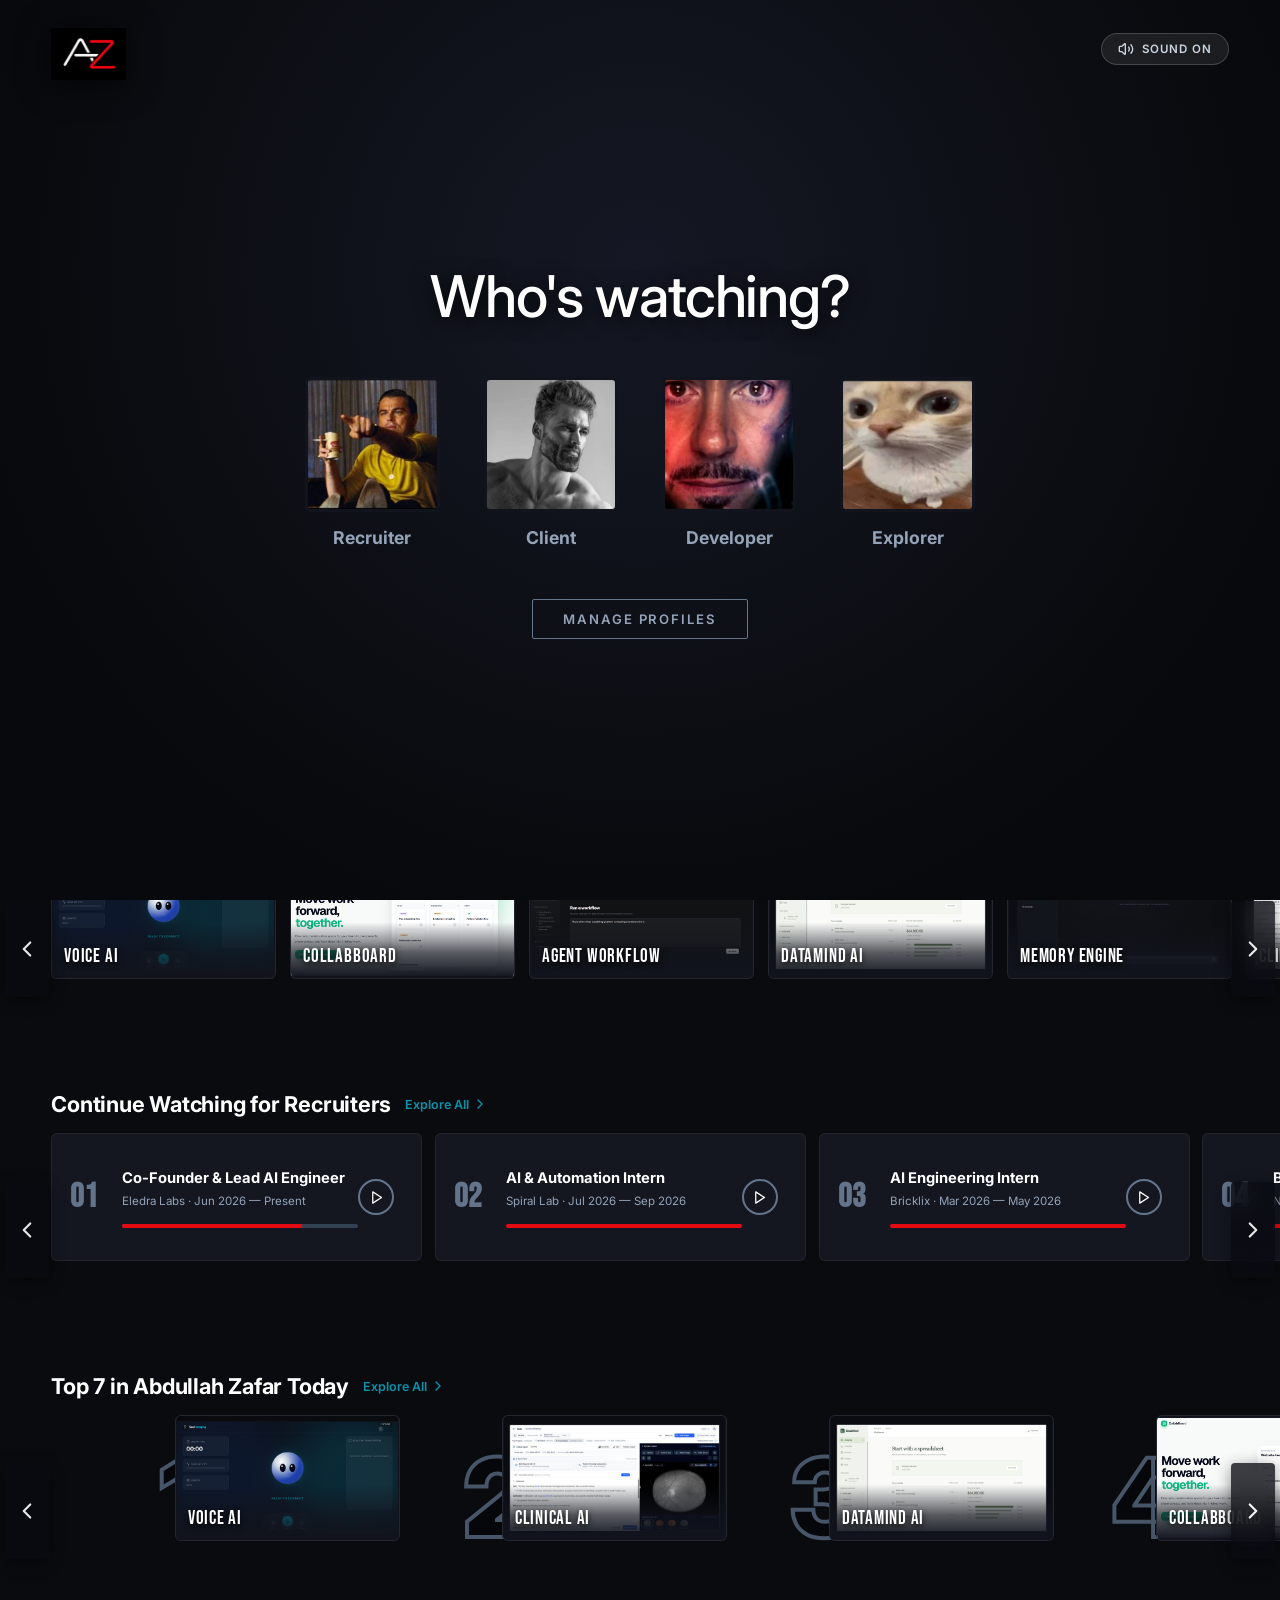
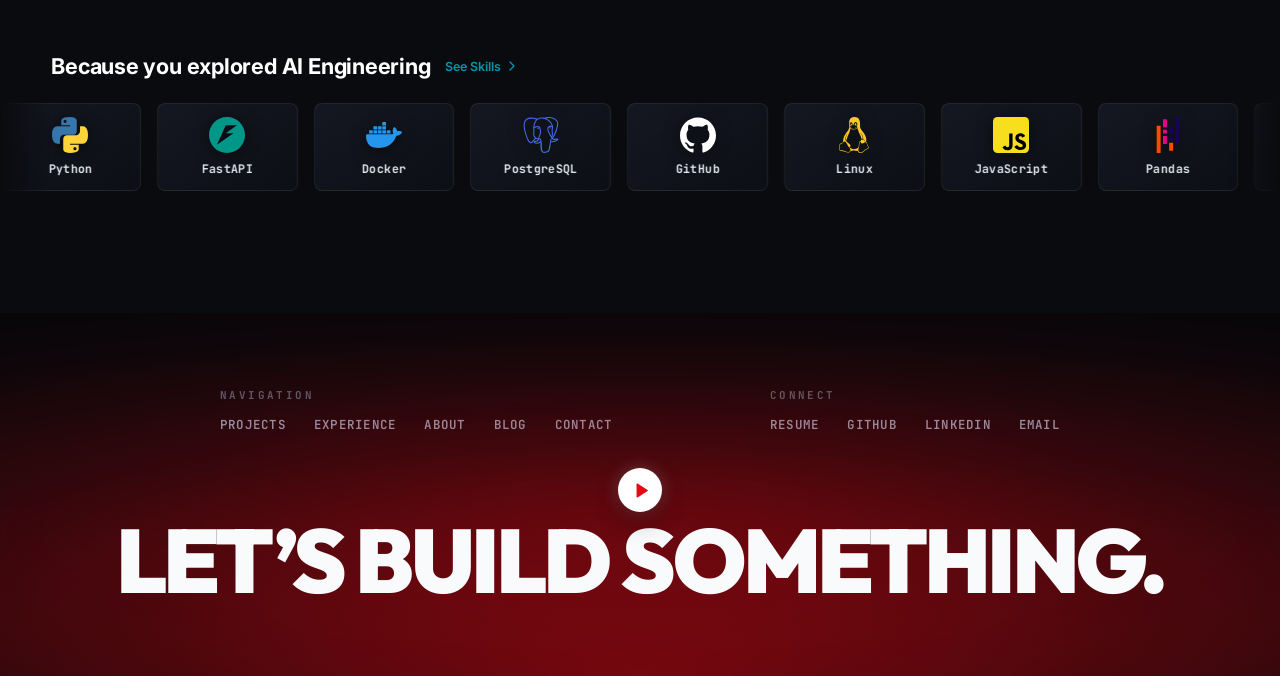
==== index.html @ 75392bdf "fix(gate): scope profile gate to session and clear legacy persistent profile" ====
<!doctype html>
<html lang="en">
<head>
  <meta charset="UTF-8">
  <meta name="viewport" content="width=device-width,initial-scale=1">
  <meta name="theme-color" content="#e50914">
  <meta name="description" content="Cinematic engineering portfolio of Abdullah Zafar - AI Engineer building production Voice AI, Native RAG, and Autonomous Clinical Agents.">
  <meta name="keywords" content="Abdullah Zafar, AI Engineer, Voice AI, RAG Architecture, LangGraph, Machine Learning, Python, Groq">
  <meta name="author" content="Abdullah Zafar">
  <link rel="canonical" href="https://abdullahzafar.tech/">
  <link rel="manifest" href="manifest.json">
  <link rel="apple-touch-icon" href="assets/icons/logo.PNG">
  <meta name="apple-mobile-web-app-capable" content="yes">
  <meta name="apple-mobile-web-app-status-bar-style" content="black-translucent">
  <meta name="apple-mobile-web-app-title" content="Abdullah Zafar">

  <!-- Open Graph / Facebook / LinkedIn / Discord -->
  <meta property="og:type" content="website">
  <meta property="og:url" content="https://abdullahzafar.tech/">
  <meta property="og:title" content="Abdullah Zafar — AI Engineer Portfolio">
  <meta property="og:description" content="Production-Grade Voice AI, Native RAG Architectures, and Autonomous Clinical Agents. Interactive Netflix-style experience.">
  <meta property="og:image" content="https://abdullahzafar.tech/assets/images/profile/abdullah-zafar.jfif">

  <!-- Twitter -->
  <meta name="twitter:card" content="summary_large_image">
  <meta name="twitter:url" content="https://abdullahzafar.tech/">
  <meta name="twitter:title" content="Abdullah Zafar — AI Engineer Portfolio">
  <meta name="twitter:description" content="Production-Grade Voice AI, Native RAG Architectures, and Autonomous Clinical Agents.">
  <meta name="twitter:image" content="https://abdullahzafar.tech/assets/images/profile/abdullah-zafar.jfif">

  <!-- Schema.org JSON-LD Structured Data -->
  <script type="application/ld+json">
  {
    "@context": "https://schema.org",
    "@graph": [
      {
        "@type": "Person",
        "@id": "https://abdullahzafar.tech/#person",
        "name": "Abdullah Zafar",
        "url": "https://abdullahzafar.tech",
        "image": "https://abdullahzafar.tech/assets/images/profile/abdullah-zafar.jfif",
        "jobTitle": "AI Engineer",
        "description": "AI Engineer specializing in low-latency voice systems, native RAG architectures, and agentic workflows.",
        "sameAs": [
          "https://github.com/Abdullah-Zafarr",
          "https://www.linkedin.com/in/abdullahz-dev/",
          "https://codeforces.com/profile/rodrickkkk"
        ],
        "knowsAbout": [
          "Voice AI",
          "Retrieval-Augmented Generation",
          "LangGraph",
          "Python",
          "TypeScript",
          "Groq",
          "FastAPI",
          "ChromaDB",
          "Qdrant"
        ]
      },
      {
        "@type": "WebSite",
        "@id": "https://abdullahzafar.tech/#website",
        "url": "https://abdullahzafar.tech/",
        "name": "Abdullah Zafar — AI Engineer Portfolio",
        "description": "Production-Grade Voice AI, Native RAG Architectures, and Autonomous Clinical Agents.",
        "publisher": {
          "@id": "https://abdullahzafar.tech/#person"
        }
      }
    ]
  }
  </script>

  <title>Who's Watching? - Abdullah Zafar</title>
  <link rel="icon" href="assets/icons/logo.PNG">
  <link rel="stylesheet" href="assets/css/styles.css?v=29">
</head>
<body data-page="home">
  <div id="site"></div>
  <script src="assets/vendor/lucide.min.js"></script>
  <script src="assets/js/app.js?v=29"></script>
</body>
</html>
---- assets/css/styles.css ----
@import url('https://fonts.googleapis.com/css2?family=Bebas+Neue&family=Inter:wght@300;400;500;600;700;800;900&family=Outfit:wght@800;900&family=JetBrains+Mono:wght@400;500;600;700;800&display=swap');

:root {
  --black: #0a0b0e;
  --black-elevated: #111318;
  --black-card: #141720;
  --panel: rgba(18, 20, 28, 0.88);
  --red: #e50914;
  --red-glow: rgba(229, 9, 20, 0.45);
  --red-hover: #ff1925;
  --white: #ffffff;
  --gray: #a3a3a3;
  --gray-dark: #262a36;
  --green: #10b981;
  --green-glow: rgba(16, 185, 129, 0.35);
  --cyan: #06b6d4;
  --purple: #a855f7;
  --amber: #f59e0b;
}

* { box-sizing: border-box; }
html {
  scroll-behavior: smooth;
  scrollbar-width: thin;
  scrollbar-color: #262c3a #07080b;
}
body {
  margin: 0;
  background: var(--black);
  color: #fff;
  font-family: 'Inter', -apple-system, BlinkMacSystemFont, "Segoe UI", Roboto, sans-serif;
  overflow-x: hidden;
  -webkit-font-smoothing: antialiased;
  -moz-osx-font-smoothing: grayscale;
}

/* ========================================================
   Smooth Custom Scrollbars (Global & Modals) - Minimal Dark
   ======================================================== */
::-webkit-scrollbar {
  width: 7px;
  height: 7px;
}

::-webkit-scrollbar-track {
  background: #06070a;
}

::-webkit-scrollbar-thumb {
  background: #252a38;
  border-radius: 4px;
  border: 1px solid #06070a;
  transition: background .2s ease;
}

::-webkit-scrollbar-thumb:hover {
  background: #3c445a;
}

::-webkit-scrollbar-thumb:active {
  background: #4f576e;
}

::-webkit-scrollbar-corner {
  background: #06070a;
}

/* Modal & Container Smooth Scrollbars */
.details-modal,
.article-reader-modal,
.mobile-drawer,
.notif-dropdown {
  scrollbar-width: thin;
  scrollbar-color: #2b3244 #090a0f;
  scroll-behavior: smooth;
}

.details-modal::-webkit-scrollbar,
.article-reader-modal::-webkit-scrollbar {
  width: 6px;
}

.details-modal::-webkit-scrollbar-track,
.article-reader-modal::-webkit-scrollbar-track {
  background: #090a0f;
}

.details-modal::-webkit-scrollbar-thumb,
.article-reader-modal::-webkit-scrollbar-thumb {
  background: #2b3244;
  border-radius: 4px;
  border: 1px solid #090a0f;
}

.details-modal::-webkit-scrollbar-thumb:hover,
.article-reader-modal::-webkit-scrollbar-thumb:hover {
  background: #3e4760;
}

a { color: inherit; text-decoration: none; }
button, input, textarea, select { font: inherit; }
button { cursor: pointer; }
button:focus-visible, a:focus-visible, input:focus-visible, textarea:focus-visible, select:focus-visible {
  outline: 2px solid var(--white);
  outline-offset: 3px;
}

/* TV & Keyboard Focus Mode */
.tv-focus {
  outline: none !important;
  box-shadow: 0 0 0 1px rgba(255, 255, 255, 0.25), 0 15px 35px rgba(0,0,0,0.9) !important;
  transform: scale(1.15) !important;
  z-index: 55 !important;
  transition: transform .25s ease, box-shadow .25s ease !important;
}

/* TV Remote Navigation Helper Badge */
.tv-remote-hint {
  display: none !important;
}
.tv-hint-content {
  display: flex;
  align-items: center;
  gap: 10px;
  font-size: 0.72rem;
  color: #d1d5db;
}
.tv-hint-content kbd {
  background: #232734;
  border: 1px solid #475569;
  border-radius: 4px;
  padding: 2px 6px;
  font-family: inherit;
  font-weight: 700;
  color: #fff;
  font-size: 0.68rem;
  box-shadow: 0 2px 0 #0f1117;
}
.tv-hint-close {
  background: none;
  border: 0;
  color: #94a3b8;
  padding: 2px;
  display: grid;
  place-items: center;
  transition: color .2s;
}
.tv-hint-close:hover { color: #fff; }
.tv-hint-close svg { width: 14px; height: 14px; }

/* Profile Selector (Who's Watching?) */
.profiles-screen {
  position: fixed;
  inset: 0;
  z-index: 100;
  background: radial-gradient(circle at 50% 30%, #151824, #08090c 75%);
  display: grid;
  place-items: center;
  overflow: hidden;
  transition: opacity .6s cubic-bezier(0.16, 1, 0.3, 1), transform .7s cubic-bezier(0.16, 1, 0.3, 1);
}
.profiles-screen.profile-exit {
  opacity: 0;
  transform: scale(1.08);
  pointer-events: none;
}
.profiles-logo {
  position: absolute;
  top: 28px;
  left: 4vw;
}
.profiles-logo img {
  height: 52px;
  width: auto;
  max-width: 140px;
  object-fit: contain;
  filter: drop-shadow(0 4px 16px rgba(0,0,0,0.7));
  transition: transform .2s ease;
}
.profiles-logo:hover img {
  transform: scale(1.04);
}
.profile-sound-status {
  position: absolute;
  right: 4vw;
  top: 33px;
  color: #cbd5e1;
  background: rgba(255,255,255,0.08);
  backdrop-filter: blur(10px);
  border: 1px solid rgba(255,255,255,0.18);
  border-radius: 20px;
  padding: 7px 16px;
  display: flex;
  align-items: center;
  gap: 8px;
  font-size: .72rem;
  letter-spacing: .08em;
  text-transform: uppercase;
  font-weight: 600;
  transition: background .2s, color .2s, border-color .2s;
}
.profile-sound-status:hover {
  background: rgba(255,255,255,0.18);
  border-color: rgba(255,255,255,0.35);
  color: #fff;
}
.profile-sound-status svg { width: 16px; height: 16px; }
.profiles-content {
  text-align: center;
  padding: 20px;
  transition: opacity .35s, transform .5s;
}
.profiles-content h1 {
  font-size: clamp(2.6rem, 4.5vw, 4.2rem);
  font-weight: 500;
  letter-spacing: -0.02em;
  margin: 0 0 45px;
  text-shadow: 0 4px 20px rgba(0,0,0,0.8);
}
.profiles-list {
  display: flex;
  justify-content: center;
  gap: 32px;
}
.viewer {
  background: none;
  border: 0;
  color: #94a3b8;
  display: grid;
  gap: 15px;
  font-size: 1.1rem;
  font-weight: 500;
  transition: opacity .3s, transform .35s, filter .3s;
}
.viewer-art {
  width: clamp(125px, 10.5vw, 175px);
  aspect-ratio: 1;
  display: block;
  border: 3px solid transparent;
  border-radius: 6px;
  overflow: hidden;
  position: relative;
  background: #11141c;
  transition: border-color .2s, transform .25s cubic-bezier(0.2, 0.8, 0.2, 1), box-shadow .25s;
}
.viewer-img {
  width: 100%;
  height: 100%;
  object-fit: cover;
  display: block;
  transition: transform .3s ease;
}
.viewer:hover { color: #fff; }
.viewer:hover .viewer-art {
  border-color: #fff;
  transform: scale(1.06) translateY(-4px);
  box-shadow: 0 16px 36px rgba(0,0,0,0.7);
}
.viewer:hover .viewer-img {
  transform: scale(1.05);
}
.viewer.not-chosen {
  opacity: 0;
  transform: scale(.84);
  filter: blur(4px);
}
.viewer.chosen {
  transform: scale(1.14);
  color: #fff;
}
.profile-selecting .profiles-content h1,
.profile-selecting .manage-profiles {
  opacity: 0;
}
.profile-transition-logo {
  position: absolute;
  inset: 0;
  display: grid;
  place-items: center;
  opacity: 0;
  pointer-events: none;
}
.profile-transition-logo img { width: 140px; height: auto; object-fit: contain; }
.profile-selecting .profile-transition-logo {
  animation: profileLogo .9s .65s ease-out both;
}
.manage-profiles {
  margin-top: 50px;
  background: none;
  border: 1px solid #64748b;
  color: #94a3b8;
  padding: 11px 30px;
  letter-spacing: .15em;
  font-size: .82rem;
  font-weight: 600;
  border-radius: 2px;
  transition: all .25s;
}
.manage-profiles:hover {
  border-color: #fff;
  color: #fff;
  background: rgba(255,255,255,0.06);
}
@keyframes profileLogo {
  0% { opacity: 0; transform: scale(.7); }
  45% { opacity: 1; transform: scale(1); }
  100% { opacity: 0; transform: scale(5); }
}

/* Header & Nav */
.netflix-nav {
  position: fixed;
  z-index: 50;
  top: 0;
  left: 0;
  right: 0;
  height: 70px;
  padding: 0 4%;
  display: flex;
  align-items: center;
  gap: 36px;
  background: linear-gradient(180deg, rgba(8,9,12,0.95) 0%, rgba(8,9,12,0.6) 70%, transparent 100%);
  transition: background .35s, backdrop-filter .35s;
}
.netflix-nav.scrolled {
  background: rgba(10, 11, 14, 0.94);
  backdrop-filter: blur(16px);
  border-bottom: 1px solid rgba(255,255,255,0.06);
}
.nav-logo {
  display: flex;
  align-items: center;
}
.nav-logo img {
  display: block;
  height: 36px;
  width: auto;
  max-width: 120px;
  object-fit: contain;
  transition: transform .2s ease, filter .2s ease;
  filter: drop-shadow(0 2px 8px rgba(0,0,0,0.6));
}
.nav-logo:hover img {
  transform: scale(1.06);
  filter: drop-shadow(0 0 14px rgba(229,9,20,0.5));
}
.netflix-nav nav { display: flex; gap: 24px; }
.netflix-nav nav a {
  font-size: .84rem;
  font-weight: 500;
  color: #cbd5e1;
  transition: color .2s;
}
.netflix-nav nav a:hover { color: #fff; }
.netflix-nav nav a.active {
  font-weight: 800;
  color: #fff;
  text-shadow: 0 0 10px rgba(255,255,255,0.4);
}
.nav-tools {
  margin-left: auto;
  display: flex;
  align-items: center;
  gap: 16px;
}
.nav-tool {
  background: none;
  border: 0;
  color: #fff;
  padding: 6px;
  position: relative;
  transition: transform .15s;
  display: grid;
  place-items: center;
}
.nav-tool:hover { transform: scale(1.12); }
.nav-tool svg { width: 20px; height: 20px; }
.nav-tool b {
  position: absolute;
  top: 4px;
  right: 4px;
  width: 7px;
  height: 7px;
  background: var(--red);
  box-shadow: 0 0 8px var(--red);
  border-radius: 50%;
}

/* Notification Dropdown */
.notification-wrapper { position: relative; }
.notification-dropdown {
  position: absolute;
  right: 0;
  top: 45px;
  width: 330px;
  background: rgba(16, 18, 26, 0.96);
  backdrop-filter: blur(18px);
  border: 1px solid rgba(255, 255, 255, 0.16);
  border-radius: 8px;
  box-shadow: 0 20px 50px rgba(0,0,0,0.9);
  padding: 14px;
  display: none;
  flex-direction: column;
  gap: 10px;
  z-index: 95;
  animation: heroIn .25s cubic-bezier(0.16, 1, 0.3, 1) both;
}
.notification-dropdown.open { display: flex; }
.notif-header {
  display: flex;
  justify-content: space-between;
  align-items: center;
  border-bottom: 1px solid rgba(255,255,255,0.08);
  padding-bottom: 8px;
}
.notif-header strong { font-size: 0.85rem; color: #fff; }
.notif-header span {
  background: var(--red);
  font-size: 0.65rem;
  font-weight: 800;
  padding: 2px 6px;
  border-radius: 10px;
}
.notif-list {
  display: flex;
  flex-direction: column;
  gap: 8px;
  max-height: 280px;
  overflow-y: auto;
}
.notif-item {
  display: flex;
  gap: 12px;
  align-items: flex-start;
  padding: 10px;
  background: rgba(255,255,255,0.04);
  border: 1px solid rgba(255,255,255,0.05);
  border-radius: 6px;
  transition: background .2s;
}
.notif-item:hover { background: rgba(255,255,255,0.09); }
.notif-icon {
  width: 30px;
  height: 30px;
  background: rgba(229, 9, 20, 0.18);
  color: var(--red);
  border-radius: 6px;
  display: grid;
  place-items: center;
  flex-shrink: 0;
}
.notif-icon svg { width: 15px; height: 15px; }
.notif-content { display: flex; flex-direction: column; gap: 2px; }
.notif-content b { font-size: 0.78rem; color: #fff; }
.notif-content p { font-size: 0.7rem; color: #94a3b8; margin: 0; line-height: 1.4; }
.notif-content small { font-size: 0.62rem; color: #64748b; margin-top: 3px; font-weight: 500; }
.notif-footer {
  font-size: 0.74rem;
  color: var(--cyan);
  display: flex;
  align-items: center;
  justify-content: flex-end;
  gap: 4px;
  padding-top: 6px;
  border-top: 1px solid rgba(255,255,255,0.08);
  font-weight: 600;
}
.notif-footer svg { width: 14px; height: 14px; }

.profile-menu {
  display: flex;
  align-items: center;
  gap: 8px;
  background: none;
  border: 0;
  color: #fff;
  padding: 2px;
  transition: transform .2s ease;
}
.profile-menu:hover { transform: scale(1.05); }
.nav-avatar {
  width: 32px;
  height: 32px;
  border-radius: 4px;
  overflow: hidden;
  background: #11141c;
  display: flex;
  align-items: center;
  justify-content: center;
  box-shadow: 0 2px 10px rgba(0,0,0,0.6);
  border: 1.5px solid rgba(255, 255, 255, 0.25);
  transition: border-color .2s ease, box-shadow .2s ease;
}
.profile-menu:hover .nav-avatar {
  border-color: #fff;
  box-shadow: 0 0 12px rgba(255, 255, 255, 0.4);
}
.nav-avatar img {
  width: 100%;
  height: 100%;
  object-fit: cover;
  display: block;
}
.profile-menu svg {
  width: 14px;
  height: 14px;
  color: #cbd5e1;
  transition: transform .2s ease, color .2s ease;
}
.profile-menu:hover svg {
  color: #fff;
  transform: translateY(1px);
}
.search-box {
  display: flex;
  width: 0;
  opacity: 0;
  overflow: hidden;
  transition: width .3s cubic-bezier(0.16, 1, 0.3, 1), opacity .3s;
  background: #000;
  border: 1px solid rgba(255,255,255,0.4);
  border-radius: 4px;
}
.search-box.open { width: 280px; opacity: 1; }
.search-box input {
  width: 100%;
  background: #000;
  border: 0;
  color: #fff;
  padding: 8px 12px;
  font-size: .8rem;
  outline: 0;
}
.search-box button { background: none; border: 0; color: #fff; padding-right: 8px; }
.search-box svg { width: 16px; }
.mobile-toggle { display: none; background: none; border: 0; color: #fff; }
.mobile-drawer {
  position: fixed;
  z-index: 80;
  top: 0;
  right: 0;
  height: 100vh;
  width: min(330px, 82vw);
  background: #0e1017;
  display: flex;
  flex-direction: column;
  padding: 75px 33px;
  gap: 25px;
  transform: translateX(105%);
  transition: transform .3s cubic-bezier(0.16, 1, 0.3, 1);
}
.mobile-drawer.open { transform: none; }
.mobile-drawer > img { height: 42px; width: auto; max-width: 100px; object-fit: contain; margin-bottom: 25px; }
.drawer-close { position: absolute; right: 25px; top: 25px; background: none; border: 0; color: #fff; }
.mobile-drawer a { font-size: 1.2rem; border-bottom: 1px solid #222736; padding-bottom: 13px; font-weight: 600; }

/* Browse Page & Billboard */
.browse-page { min-height: auto; }
.billboard {
  height: min(80vw, 820px);
  min-height: 670px;
  position: relative;
  display: flex;
  align-items: center;
  padding: 8% 4%;
}
.billboard-bg {
  position: absolute;
  inset: 0;
  background-image:
    linear-gradient(90deg, #0a0b0e 0%, rgba(10,11,14,0.96) 24%, rgba(10,11,14,0.42) 55%, transparent 82%),
    linear-gradient(0deg, #0a0b0e 0%, transparent 14%),
    url('../images/projects/voice-hero.png?v=2');
  background-size: cover;
  background-position: right 0% top 14%;
}
.billboard-copy {
  position: relative;
  z-index: 2;
  max-width: 630px;
  animation: heroIn .9s cubic-bezier(0.16, 1, 0.3, 1) both;
}
.original {
  font-size: .8rem;
  font-weight: 700;
  letter-spacing: .28em;
  margin: 0 0 12px;
  color: #cbd5e1;
}
.original span {
  font-family: 'Bebas Neue', sans-serif;
  font-size: 2.1rem;
  color: var(--red);
  vertical-align: middle;
  letter-spacing: 0;
  margin-right: 6px;
}
.original em {
  color: var(--red);
  font-style: normal;
  font-weight: 800;
}
.billboard h1, .page-billboard h1, .about-hero h1 {
  font-family: 'Bebas Neue', Impact, sans-serif;
  font-size: clamp(4.8rem, 8.5vw, 8.8rem);
  letter-spacing: .01em;
  line-height: .76;
  margin: 0;
  color: #fff;
  text-shadow: 0 4px 18px rgba(0,0,0,0.85);
}
.billboard h1 em {
  font-style: normal;
  color: #fff;
}
.billboard-ranking {
  font-weight: 700;
  font-size: 1.08rem;
  margin: 25px 0 10px;
  color: #f1f5f9;
}
.billboard-ranking b {
  color: #fff;
  background: var(--red);
  padding: 3px 8px;
  border-radius: 3px;
  margin-right: 8px;
  font-weight: 800;
}
.billboard-description {
  font-size: 1.08rem;
  line-height: 1.6;
  color: #cbd5e1;
  text-shadow: 0 2px 8px rgba(0,0,0,0.9);
  max-width: 560px;
}
.billboard-buttons {
  display: flex;
  gap: 12px;
  margin-top: 26px;
}
.play-btn, .info-btn, .demo-btn {
  border: 0;
  border-radius: 4px;
  padding: 12px 24px;
  display: inline-flex;
  align-items: center;
  justify-content: center;
  gap: 10px;
  font-weight: 700;
  font-size: 0.95rem;
  transition: background .2s, transform .2s, box-shadow .2s;
}
.play-btn {
  background: #fff;
  color: #000;
  box-shadow: 0 4px 16px rgba(255,255,255,0.25);
}
.play-btn:hover {
  background: rgba(255,255,255,0.85);
  transform: scale(1.04);
  box-shadow: 0 6px 24px rgba(255,255,255,0.4);
}
.info-btn {
  background: rgba(45, 50, 65, 0.72);
  backdrop-filter: blur(12px);
  border: 1px solid rgba(255, 255, 255, 0.2);
  color: #fff;
}
.info-btn:hover {
  background: rgba(60, 68, 88, 0.85);
  transform: scale(1.04);
}
.demo-btn {
  background: var(--red);
  color: #fff;
  box-shadow: 0 4px 16px var(--red-glow);
}
.demo-btn:hover {
  background: var(--red-hover);
  transform: scale(1.04);
}
.play-btn svg, .info-btn svg, .demo-btn svg { width: 21px; height: 21px; }

.maturity {
  position: absolute;
  z-index: 3;
  right: 0;
  bottom: 27%;
  display: flex;
  align-items: center;
  gap: 14px;
}
.maturity > svg {
  width: 34px;
  height: 34px;
  border: 1px solid rgba(255,255,255,0.8);
  border-radius: 50%;
  padding: 7px;
}
.maturity span {
  background: rgba(20, 24, 34, 0.75);
  backdrop-filter: blur(10px);
  border-left: 3px solid var(--red);
  padding: 9px 40px 9px 14px;
  font-size: .82rem;
  font-weight: 800;
  letter-spacing: .08em;
  color: #f1f5f9;
}

/* Rails & Card System */
.browse-rails {
  position: relative;
  z-index: 4;
  margin-top: -4.5vw;
  padding-bottom: 30px;
}
.rail-section {
  position: relative;
  margin-bottom: 72px;
}
.rail-heading {
  display: flex;
  align-items: center;
  gap: 14px;
  padding: 0 4%;
  margin-bottom: 16px;
  position: relative;
  z-index: 5;
}
.rail-heading h2 {
  font-size: clamp(1.25rem, 1.7vw, 1.65rem);
  margin: 0;
  font-weight: 700;
  letter-spacing: -0.01em;
}
.rail-heading h2 span { font-weight: 400; }
.rail-heading a {
  opacity: 0.8;
  color: var(--cyan);
  font-size: .78rem;
  font-weight: 600;
  display: flex;
  align-items: center;
  gap: 3px;
  transition: opacity .2s, transform .2s;
}
.rail-heading a:hover { opacity: 1; transform: translateX(3px); }
.rail-heading svg { width: 16px; }

.rail-shell {
  position: relative;
  z-index: 5;
  overflow: visible;
}
.title-rail {
  display: flex;
  align-items: center;
  gap: 14px;
  overflow-x: auto;
  overflow-y: visible;
  scrollbar-width: none;
  padding: 30px 4% 95px;
  margin: -30px 0 -55px;
  scroll-padding-left: 4%;
  scroll-behavior: smooth;
  cursor: grab;
  user-select: none;
}
.title-rail.is-dragging {
  cursor: grabbing;
  scroll-behavior: auto;
}
.title-rail::-webkit-scrollbar { display: none; }

.title-card {
  position: relative;
  flex: 0 0 clamp(225px, 17.5vw, 295px);
  width: clamp(225px, 17.5vw, 295px);
  height: clamp(126px, 9.8vw, 166px);
  min-width: 225px;
  min-height: 126px;
  background: var(--black-card);
  border-radius: 6px;
  transition: transform .25s cubic-bezier(.2,.7,.2,1), z-index 0s .12s, filter .25s ease;
  transform-origin: center center;
  z-index: 1;
  outline: none;
  box-sizing: border-box;
  background: #11141d;
}
.title-card:hover, .title-card.card-open, .title-card.tv-focus {
  transform: scale(1.15);
  z-index: 45;
  transition-delay: .18s;
  box-shadow: none !important;
  filter: drop-shadow(0 16px 36px rgba(0, 0, 0, 0.9));
}
.title-card.card-open {
  transition-delay: 0s !important;
}
.title-card:first-child { transform-origin: left center; }
.title-card:last-child { transform-origin: right center; }

/* When scrolling or dragging, lock cards completely in place */
.title-rail.is-scrolling .title-card,
.title-rail.is-dragging .title-card {
  pointer-events: none !important;
  transform: none !important;
  transition: none !important;
}
.title-rail.is-scrolling .card-hover,
.title-rail.is-dragging .card-hover {
  opacity: 0 !important;
  pointer-events: none !important;
  display: none !important;
}

.card-poster {
  position: absolute;
  inset: 0;
  border-radius: 6px;
  overflow: hidden;
  box-shadow: none;
  background: #11141d;
  z-index: 1;
  border: 1px solid rgba(255,255,255,0.08);
  transition: border-color .18s ease;
}
.card-poster img {
  width: 100%;
  height: 100%;
  object-fit: contain;
  object-position: center center;
  image-rendering: -webkit-optimize-contrast;
  transition: transform .35s cubic-bezier(0.16, 1, 0.3, 1);
}
.title-card:hover .card-poster img,
.title-card.card-open .card-poster img { transform: none; }

/* Unified seamless outline when open/hovered: top poster */
.title-card:hover .card-poster,
.title-card.card-open .card-poster,
.title-card.tv-focus .card-poster {
  border: 1px solid rgba(255, 255, 255, 0.22) !important;
  border-bottom: none !important;
  border-radius: 6px 6px 0 0 !important;
  box-shadow: none !important;
}

.card-poster:after {
  content: "";
  position: absolute;
  inset: 0;
  background: linear-gradient(180deg, rgba(17,20,29,0) 55%, rgba(17,20,29,0.7) 80%, #11141d 100%);
  pointer-events: none;
}
.card-title {
  position: absolute;
  z-index: 2;
  left: 12px;
  bottom: 10px;
  font-family: 'Bebas Neue', sans-serif;
  font-size: 1.2rem;
  letter-spacing: .04em;
  color: #fff;
  text-shadow: 0 2px 6px rgba(0,0,0,0.9);
}

/* Card Hover overlay (fuses seamlessly to bottom of poster as one unified box) */
.card-hover {
  position: absolute;
  left: 0;
  right: 0;
  top: 100%;
  margin-top: -1px;
  background: #11141d;
  border: 1px solid rgba(255, 255, 255, 0.22);
  border-top: none;
  box-shadow: none;
  padding: 10px 14px 12px;
  border-radius: 0 0 6px 6px;
  opacity: 0;
  pointer-events: none;
  transition: opacity .18s ease;
  z-index: 35;
}
.title-card:hover .card-hover,
.title-card.card-open .card-hover,
.title-card.tv-focus .card-hover {
  opacity: 1;
  pointer-events: auto;
  transition-delay: .18s;
  border: 1px solid rgba(255, 255, 255, 0.22) !important;
  border-top: none !important;
  border-radius: 0 0 6px 6px !important;
  box-shadow: none !important;
}
.title-card.card-open .card-hover {
  transition-delay: 0s !important;
}

/* Live Animated Teaser Previews */
.teaser-viewport {
  position: relative;
  height: 68px;
  background: radial-gradient(circle at 50% 50%, #20080c, #090a0f);
  border: 1px solid rgba(255,255,255,0.12);
  border-radius: 4px;
  margin-bottom: 10px;
  overflow: hidden;
  display: grid;
  place-items: center;
}
.teaser-tag {
  position: absolute;
  top: 5px;
  left: 7px;
  font-size: 0.54rem;
  font-weight: 800;
  letter-spacing: 0.05em;
  color: #94a3b8;
  z-index: 2;
  text-shadow: 0 1px 3px #000;
}
.teaser-animation {
  width: 100%;
  height: 100%;
  display: grid;
  place-items: center;
  position: relative;
}
.teaser-meta-badge {
  position: absolute;
  bottom: 5px;
  right: 7px;
  background: rgba(0,0,0,0.88);
  border: 1px solid rgba(255,255,255,0.15);
  border-radius: 4px;
  font-size: 0.54rem;
  font-weight: 800;
  color: var(--green);
  padding: 2px 6px;
  display: flex;
  align-items: center;
  gap: 3px;
  box-shadow: 0 2px 6px rgba(0,0,0,0.6);
}
.teaser-meta-badge svg { width: 11px; height: 11px; }

/* 1. Waveform Teaser */
.wave-bars {
  display: flex;
  align-items: center;
  gap: 3px;
  height: 30px;
}
.wave-bars span {
  width: 3px;
  height: 6px;
  background: linear-gradient(180deg, var(--red), #ff6b75);
  border-radius: 2px;
  box-shadow: 0 0 6px var(--red-glow);
  animation: waveBar 0.9s ease-in-out infinite alternate;
}
.wave-bars span:nth-child(2) { animation-delay: 0.15s; height: 12px; }
.wave-bars span:nth-child(3) { animation-delay: 0.3s; height: 20px; }
.wave-bars span:nth-child(4) { animation-delay: 0.45s; height: 26px; }
.wave-bars span:nth-child(5) { animation-delay: 0.2s; height: 14px; }
.wave-bars span:nth-child(6) { animation-delay: 0.35s; height: 22px; }
.wave-bars span:nth-child(7) { animation-delay: 0.1s; height: 16px; }
.wave-bars span:nth-child(8) { animation-delay: 0.5s; height: 28px; }
.wave-bars span:nth-child(9) { animation-delay: 0.25s; height: 15px; }
.wave-bars span:nth-child(10) { animation-delay: 0.4s; height: 20px; }
.wave-bars span:nth-child(11) { animation-delay: 0.18s; height: 11px; }
.wave-bars span:nth-child(12) { animation-delay: 0.32s; height: 8px; }
@keyframes waveBar {
  0% { transform: scaleY(0.3); opacity: 0.6; }
  100% { transform: scaleY(1.3); opacity: 1; }
}

/* 2. Medical Scanner Teaser */
.scanner-anim {
  background: radial-gradient(circle at center, #0f232e, #070e14);
}
.scan-grid {
  position: absolute;
  inset: 0;
  background-size: 12px 12px;
  background-image: linear-gradient(to right, rgba(6, 182, 212, 0.1) 1px, transparent 1px),
                    linear-gradient(to bottom, rgba(6, 182, 212, 0.1) 1px, transparent 1px);
}
.scan-laser {
  position: absolute;
  left: 0;
  right: 0;
  height: 2px;
  background: #00ffcc;
  box-shadow: 0 0 10px #00ffcc;
  animation: laserScan 1.6s ease-in-out infinite alternate;
}
@keyframes laserScan {
  0% { top: 10%; }
  100% { top: 85%; }
}

/* 3. Vector Embeddings Teaser */
.vector-nodes {
  position: relative;
  width: 85px;
  height: 35px;
}
.vector-nodes i {
  position: absolute;
  width: 6px;
  height: 6px;
  border-radius: 50%;
  background: var(--green);
  box-shadow: 0 0 8px var(--green-glow);
  animation: nodePulse 1.4s infinite alternate;
}
.vector-nodes i:nth-child(1) { top: 4px; left: 10px; }
.vector-nodes i:nth-child(2) { top: 22px; left: 24px; animation-delay: 0.2s; }
.vector-nodes i:nth-child(3) { top: 8px; left: 45px; animation-delay: 0.4s; }
.vector-nodes i:nth-child(4) { top: 24px; left: 62px; animation-delay: 0.6s; }
.vector-nodes i:nth-child(5) { top: 12px; left: 74px; animation-delay: 0.3s; }
.vector-nodes i:nth-child(6) { top: 18px; left: 38px; animation-delay: 0.5s; }
@keyframes nodePulse {
  0% { transform: scale(0.8); opacity: 0.5; }
  100% { transform: scale(1.4); opacity: 1; }
}

/* 4. Terminal REPL Teaser */
.terminal-anim {
  padding: 6px 10px;
  align-items: flex-start;
  justify-content: center;
  font-family: 'Fira Code', monospace;
  font-size: 0.58rem;
}
.code-line { color: #94a3b8; }
.code-line.green { color: var(--green); font-weight: bold; }

/* 5. Multi-Agent Pipeline Teaser */
.agent-pills {
  display: flex;
  align-items: center;
  gap: 5px;
  font-size: 0.54rem;
  font-weight: 800;
}
.agent-pills span {
  background: #1e2433;
  border: 1px solid #334155;
  border-radius: 3px;
  padding: 2px 5px;
  color: #fff;
  animation: pillGlow 1.8s infinite alternate;
}
.agent-pills em {
  font-style: normal;
  color: var(--red);
  font-size: 0.65rem;
}
@keyframes pillGlow {
  0% { border-color: #334155; }
  100% { border-color: var(--red); box-shadow: 0 0 8px var(--red-glow); }
}

/* 6. Graph Memory Teaser */
.graph-pulse {
  width: 26px;
  height: 26px;
  border-radius: 50%;
  background: radial-gradient(circle, var(--purple) 25%, transparent 70%);
  border: 1px solid var(--purple);
  box-shadow: 0 0 12px rgba(168, 85, 247, 0.6);
  animation: graphPulse 1.2s infinite alternate;
}
@keyframes graphPulse {
  0% { transform: scale(0.7); opacity: 0.6; }
  100% { transform: scale(1.3); opacity: 1; }
}

/* 7. Realtime Kanban Teaser */
.kanban-anim {
  background: radial-gradient(circle at center, #0f2723, #071310);
}
.kanban-pills {
  display: flex;
  align-items: center;
  gap: 5px;
  font-size: 0.54rem;
  font-weight: 800;
}
.kanban-pills span {
  background: #112822;
  border: 1px solid #059669;
  border-radius: 3px;
  padding: 2px 5px;
  color: #34d399;
  animation: kanbanGlow 1.8s infinite alternate;
}
.kanban-pills em {
  font-style: normal;
  color: #10b981;
  font-size: 0.65rem;
}
@keyframes kanbanGlow {
  0% { border-color: #059669; }
  100% { border-color: #34d399; box-shadow: 0 0 8px rgba(52, 211, 153, 0.4); }
}

.hover-actions {
  display: flex;
  align-items: center;
  gap: 8px;
  margin-bottom: 6px;
}
.hover-actions > a, .hover-actions > button {
  width: 32px;
  height: 32px;
  border: 1.5px solid rgba(255,255,255,0.6);
  border-radius: 50%;
  background: #fff;
  color: #000;
  display: grid;
  place-items: center;
  padding: 0;
  cursor: pointer;
  transition: transform .15s, border-color .15s, background .15s;
}
.hover-actions > button { background: #1a1e2b; color: #fff; border-color: rgba(255,255,255,0.25); }
.hover-actions > a:hover, .hover-actions > button:hover {
  border-color: #fff;
  background: var(--red);
  color: #fff;
  transform: scale(1.12);
}
.hover-actions svg { width: 14px; height: 14px; }
.hover-actions > span { flex: 1; }
.hover-actions .secondary { background: #1a1e2b; color: #fff; border-color: rgba(255,255,255,0.25); }
.card-hover > strong { font-size: .84rem; color: var(--green); font-weight: 800; display: block; margin: 5px 0 0; letter-spacing: 0.02em; }

/* Rail Arrow Paddles */
.rail-arrow {
  position: absolute;
  z-index: 60;
  top: 50%;
  transform: translateY(-50%);
  height: clamp(90px, 7.5vw, 130px);
  width: 44px;
  border: 0;
  background: rgba(10, 12, 18, 0.88);
  backdrop-filter: blur(12px);
  color: #fff;
  opacity: 0.9;
  display: grid;
  place-items: center;
  transition: opacity 0.25s ease, background 0.25s ease, transform 0.2s ease;
  border-radius: 4px;
  cursor: pointer;
  box-shadow: 0 4px 16px rgba(0,0,0,0.5);
}
.rail-arrow:hover {
  background: var(--red);
  box-shadow: 0 0 20px var(--red-glow);
  opacity: 1 !important;
  transform: translateY(-50%) scale(1.06);
}
.rail-arrow.prev { left: 0.4vw; }
.rail-arrow.next { right: 0.4vw; }
.rail-arrow svg { width: 26px; height: 26px; }

/* Ranked Rail */
.ranked-rail .title-rail {
  padding-left: 6%;
}
.ranked-rail .title-card {
  margin-left: 88px;
}
.ranked-rail .title-card:first-child {
  margin-left: 98px;
}
.top-number {
  position: absolute;
  right: calc(100% - 24px);
  bottom: 0;
  font-family: 'Inter', sans-serif;
  font-weight: 900;
  font-size: clamp(6.2rem, 8.5vw, 9.6rem);
  line-height: 0.78;
  color: #06070a;
  -webkit-text-stroke: 4px #475569;
  letter-spacing: -0.06em;
  z-index: 0;
  pointer-events: none;
  user-select: none;
  transform: none !important;
}

/* Continue Watching Rail */
.continue-rail .title-rail { gap: 1vw; }
.continue-card {
  flex: 0 0 31.5%;
  min-width: 340px;
  background: var(--black-card);
  border: 1px solid rgba(255,255,255,0.06);
  display: grid;
  grid-template-columns: 52px 1fr 45px;
  align-items: center;
  padding: 20px 18px;
  min-height: 128px;
  border-radius: 6px;
  transition: transform .2s, background .2s, border-color .2s;
  outline: none;
}
.continue-card:hover,
.continue-card.card-open,
.continue-card.tv-focus {
  background: #1c202c;
  border-color: rgba(255, 255, 255, 0.22) !important;
  box-shadow: 0 10px 25px rgba(0, 0, 0, 0.8) !important;
  transform: scale(1.04) !important;
}
.episode-number { font: bold 2.1rem 'Bebas Neue'; color: #64748b; }
.continue-card b { font-size: .92rem; color: #fff; }
.continue-card p { font-size: .72rem; color: #94a3b8; margin: 7px 0 16px; }
.continue-card div > i { height: 4px; background: #334155; border-radius: 2px; display: block; overflow: hidden; }
.continue-card div > i em { display: block; height: 100%; background: var(--red); box-shadow: 0 0 8px var(--red-glow); }
.episode-play {
  border: 2px solid #64748b;
  border-radius: 50%;
  width: 36px;
  height: 36px;
  display: grid;
  place-items: center;
  transition: border-color .2s, background .2s, color .2s;
}
.continue-card:hover .episode-play {
  border-color: #fff;
  background: #fff;
  color: #000;
}
.episode-play svg { width: 15px; height: 15px; }

/* Moving Skills Strip (Infinite Marquee) */
.skills-marquee-container {
  width: 100%;
  position: relative;
  overflow: hidden;
  padding: 8px 0 20px;
  mask-image: linear-gradient(to right, transparent 0%, black 4%, black 96%, transparent 100%);
  -webkit-mask-image: linear-gradient(to right, transparent 0%, black 4%, black 96%, transparent 100%);
}

.skills-marquee-track {
  display: flex;
  align-items: center;
  gap: 16px;
  width: max-content;
  animation: skillsStripScroll 28s linear infinite !important;
  animation-play-state: running !important;
  will-change: transform;
}

.skills-marquee-container:hover .skills-marquee-track,
.skills-marquee-container:focus-within .skills-marquee-track,
.skills-marquee-track:hover,
.skills-marquee-track:focus,
.skills-marquee-track:active,
.skill-tile:hover,
.skill-tile:focus,
.skill-tile:active {
  animation-play-state: running !important;
}

@keyframes skillsStripScroll {
  from {
    transform: translateX(0);
  }
  to {
    transform: translateX(-50%);
  }
}

.skill-tile {
  flex: 0 0 clamp(135px, 11vw, 165px);
  width: clamp(135px, 11vw, 165px);
  height: clamp(88px, 6.8vw, 105px);
  background: linear-gradient(145deg, #151822 0%, #0d0f16 100%);
  border: 1px solid rgba(255, 255, 255, 0.08);
  border-radius: 8px;
  display: flex;
  flex-direction: column;
  align-items: center;
  justify-content: center;
  gap: 8px;
  transition: transform .22s cubic-bezier(0.16, 1, 0.3, 1), background .22s ease, border-color .22s ease, box-shadow .22s ease;
  outline: none;
  text-decoration: none;
  cursor: pointer;
  user-select: none;
  box-sizing: border-box;
}

.skill-tile:hover, .skill-tile:focus-visible, .skill-tile.card-open {
  transform: scale(1.08) !important;
  background: linear-gradient(145deg, #1e2230 0%, #11141e 100%);
  border-color: rgba(255, 255, 255, 0.22) !important;
  box-shadow: 0 10px 25px rgba(0, 0, 0, 0.8) !important;
  z-index: 10;
}

.skill-tile img {
  width: 36px;
  height: 36px;
  object-fit: contain;
  filter: drop-shadow(0 2px 8px rgba(0, 0, 0, 0.5));
  transition: transform .22s ease;
}

.skill-tile:hover img {
  transform: scale(1.1);
}

.skill-tile span {
  font-family: 'JetBrains Mono', monospace;
  font-size: 0.74rem;
  font-weight: 700;
  color: #e2e8f0;
  letter-spacing: 0.03em;
}

/* Fallback for static skills-row */
.skills-row {
  display: flex;
  gap: 16px;
  overflow-x: auto;
  padding: 0 4%;
}

/* Sub Pages */
.sub-page { min-height: 100vh; padding-top: 70px; }
.page-billboard {
  min-height: calc(100vh - 70px);
  height: calc(100vh - 70px);
  padding: 4% 4% 6%;
  display: flex;
  align-items: center;
  background-position: right center;
  background-size: cover;
  background-repeat: no-repeat;
  background-color: #0a0b0e;
  position: relative;
  overflow: hidden;
}
.page-billboard:after {
  content: "";
  position: absolute;
  inset: 0;
  background:
    linear-gradient(90deg, #0a0b0e 0%, rgba(10,11,14,0.96) 22%, rgba(10,11,14,0.45) 58%, transparent 84%),
    linear-gradient(0deg, #0a0b0e 0%, transparent 16%);
  z-index: 1;
  pointer-events: none;
}
.page-billboard > div { position: relative; z-index: 2; max-width: 620px; }
.billboard-video {
  position: absolute;
  inset: 0;
  width: 100%;
  height: 100%;
  object-fit: cover;
  object-position: right center;
  z-index: 0;
  pointer-events: none;
}
.page-billboard h1 { font-size: clamp(4.8rem, 8vw, 7.2rem); line-height: 0.85; margin: 0 0 12px; }
.page-billboard p:not(.original) { line-height: 1.6; color: #cbd5e1; font-size: 1.05rem; }
.projects-billboard { background-image: none; }
.projects-billboard:before {
  content: 'x';
  display: block;
  font-size: 0;
  line-height: 0;
  position: absolute;
  inset: 0 0 0 36%;
  background: url('../images/projects/background-image-for-projects.png') right center / cover no-repeat;
  -webkit-mask-image: linear-gradient(90deg, transparent 0%, rgba(0,0,0,0.45) 7%, #000 14%);
  mask-image: linear-gradient(90deg, transparent 0%, rgba(0,0,0,0.45) 7%, #000 14%);
  -webkit-mask-repeat: no-repeat;
  mask-repeat: no-repeat;
  z-index: 0;
}
.projects-billboard:after {
  background:
    linear-gradient(180deg, #0a0b0e 0, rgba(10,11,14,0.82) 16px, rgba(10,11,14,0.35) 56px, transparent 110px),
    linear-gradient(0deg, #0a0b0e 0, transparent 48px);
}
.projects-billboard > div { max-width: 520px; }
@media (min-width: 901px) and (max-width: 1400px) {
  .projects-billboard:before { left: 40%; }
  .projects-billboard > div { max-width: 440px; }
}
.experience-billboard { background-image: url('../images/projects/background%20image%20for%20experience.png?v=2'); }
.blog-billboard {
  background-image: url('../images/projects/background%20image%20for%20blogs.png');
  background-position: right center;
}

.catalog {
  max-width: 1360px;
  margin: 0 auto;
  padding: 20px 4% 60px;
}
.catalog-head {
  display: flex;
  align-items: center;
  justify-content: space-between;
  margin-bottom: 20px;
  gap: 20px;
  flex-wrap: wrap;
}
.catalog-title-group {
  display: flex;
  flex-direction: column;
  gap: 4px;
}
.catalog-title-group h2 {
  font-size: clamp(1.6rem, 2.5vw, 2.1rem);
  font-weight: 800;
  margin: 0;
  color: #fff;
  letter-spacing: -0.01em;
}
.catalog-count-badge {
  color: var(--red);
  font-size: 0.82rem;
  font-weight: 700;
  letter-spacing: 0.05em;
  text-transform: uppercase;
}
.catalog-actions-right {
  display: flex;
  align-items: center;
  gap: 14px;
}
.github-catalog-btn {
  display: flex;
  align-items: center;
  gap: 8px;
  background: rgba(229, 9, 20, 0.12);
  border: 1.5px solid rgba(229, 9, 20, 0.45);
  color: #fff;
  padding: 8px 18px;
  border-radius: 6px;
  font-size: 0.84rem;
  font-weight: 700;
  transition: all .2s ease;
  box-shadow: 0 0 15px rgba(229, 9, 20, 0.2);
}
.github-catalog-btn:hover {
  background: var(--red);
  border-color: var(--red);
  box-shadow: 0 0 25px var(--red-glow);
  transform: translateY(-2px);
  color: #fff;
}
.github-catalog-btn svg { width: 16px; height: 16px; }
.catalog-controls { display: flex; gap: 6px; }
.catalog-controls button {
  background: #141722;
  border: 1px solid #334155;
  color: #94a3b8;
  width: 44px;
  height: 36px;
  border-radius: 4px;
  display: grid;
  place-items: center;
  transition: all .2s;
}
.catalog-controls button:hover { color: #fff; border-color: #64748b; }
.catalog-controls button.active { background: #fff; color: #000; border-color: #fff; box-shadow: 0 2px 10px rgba(255,255,255,0.25); }
.catalog-controls svg { width: 18px; height: 18px; }

/* ========================================================
   EledraLabs-Style 3D Fanned Capabilities / Projects Deck
   ======================================================== */
.catalog-view-stage {
  width: 100%;
  position: relative;
  transition: opacity 0.3s ease;
}

.fanned-deck-container {
  width: 100%;
  position: relative;
  perspective: 1400px;
  display: flex;
  flex-direction: column;
  align-items: center;
  justify-content: center;
  padding: 16px 0 10px;
  overflow: visible;
  user-select: none;
}

.fanned-deck-track {
  display: flex;
  justify-content: center;
  align-items: center;
  position: relative;
  width: 100%;
  max-width: 1120px;
  min-height: 360px;
  padding: 12px 10px 20px;
  perspective-origin: center center;
}

.deck-card {
  flex: 0 0 215px;
  width: 215px;
  min-height: 320px;
  background: linear-gradient(175deg, #151822 0%, #0e1118 100%);
  border: 1px solid rgba(255, 255, 255, 0.1);
  border-top: 1px solid rgba(255, 255, 255, 0.16);
  border-radius: 10px;
  padding: 15px 13px;
  display: flex;
  flex-direction: column;
  justify-content: space-between;
  box-shadow: 0 16px 40px -8px rgba(0, 0, 0, 0.85);
  transform-origin: 50% 125%;
  transform: translateY(var(--rest-y)) rotate(var(--rest-rotate));
  z-index: var(--z-base);
  transition: transform 0.4s cubic-bezier(0.16, 1, 0.3, 1),
              box-shadow 0.4s ease,
              border-color 0.3s ease,
              opacity 0.3s ease,
              filter 0.3s ease;
  cursor: pointer;
  position: relative;
  outline: none;
  box-sizing: border-box;
}

.deck-card:not(:first-child) {
  margin-left: -74px;
}

/* Hover & Focus Interactions */
.deck-card:hover,
.deck-card.is-focused,
.deck-card:focus-visible {
  transform: translateY(-18px) rotate(0deg) scale(1.05) !important;
  z-index: 60 !important;
  border-color: rgba(229, 9, 20, 0.75) !important;
  box-shadow: 0 22px 55px rgba(0, 0, 0, 0.95), 0 0 25px rgba(229, 9, 20, 0.25) !important;
  background: linear-gradient(175deg, #191e2b 0%, #11141d 100%) !important;
}

/* Sibling Dimming when Deck Stage is Hovered */
.fanned-deck-track:hover .deck-card:not(:hover):not(.is-focused) {
  opacity: 0.52;
  filter: blur(0.4px);
  transform: translateY(calc(var(--rest-y) + 4px)) rotate(var(--rest-rotate)) scale(0.97);
}

/* Card Interior Anatomy */
.deck-card-top {
  display: flex;
  justify-content: flex-start;
  align-items: center;
  margin-bottom: 8px;
  gap: 6px;
}

.deck-pill {
  border: 1px solid rgba(255, 255, 255, 0.14);
  color: #e2e8f0;
  background: rgba(255, 255, 255, 0.06);
  font-family: 'JetBrains Mono', monospace;
  font-size: 0.56rem;
  font-weight: 700;
  letter-spacing: 0.08em;
  padding: 2px 7px;
  border-radius: 4px;
  text-transform: uppercase;
  white-space: nowrap;
}

.deck-card:hover .deck-pill,
.deck-card.is-focused .deck-pill {
  border-color: rgba(229, 9, 20, 0.45);
  background: rgba(229, 9, 20, 0.12);
  color: #ffffff;
}

.deck-card-header {
  display: flex;
  align-items: center;
  gap: 8px;
  margin-bottom: 8px;
}

.deck-icon {
  width: 26px;
  height: 26px;
  border-radius: 5px;
  display: grid;
  place-items: center;
  border: 1px solid rgba(255, 255, 255, 0.12);
  background: rgba(255, 255, 255, 0.05);
  color: #ffffff;
  flex-shrink: 0;
  transition: all 0.3s ease;
}
.deck-icon svg {
  width: 13px;
  height: 13px;
}

.deck-card:hover .deck-icon,
.deck-card.is-focused .deck-icon {
  border-color: rgba(229, 9, 20, 0.5);
  background: rgba(229, 9, 20, 0.15);
  color: var(--red);
}

.deck-title {
  font-size: 1.02rem;
  font-weight: 800;
  color: #fff;
  margin: 0;
  letter-spacing: -0.01em;
  line-height: 1.2;
}

.deck-desc {
  font-size: 0.72rem;
  color: #94a3b8;
  line-height: 1.45;
  margin: 0 0 8px 0;
  min-height: 44px;
}

.deck-metric-block {
  display: flex;
  align-items: baseline;
  gap: 8px;
  margin-top: auto;
  padding: 8px 0 5px;
  border-top: 1px solid rgba(255, 255, 255, 0.07);
}

.deck-stat {
  font-size: 1.5rem;
  font-weight: 900;
  letter-spacing: -0.02em;
  line-height: 1;
  color: #ffffff;
}

.deck-stat-label {
  font-family: 'JetBrains Mono', monospace;
  font-size: 0.56rem;
  font-weight: 700;
  color: #64748b;
  letter-spacing: 0.06em;
  text-transform: uppercase;
}

.deck-card-actions {
  display: flex;
  justify-content: space-between;
  align-items: center;
  margin-top: 2px;
  padding-top: 5px;
  border-top: 1px solid rgba(255, 255, 255, 0.06);
}

.deck-action-primary {
  background: none;
  border: none;
  font-family: 'JetBrains Mono', monospace;
  font-size: 0.68rem;
  font-weight: 800;
  letter-spacing: 0.06em;
  text-transform: uppercase;
  cursor: pointer;
  padding: 3px 0;
  display: inline-flex;
  align-items: center;
  gap: 3px;
  color: var(--red);
  transition: transform 0.2s ease, opacity 0.2s ease, color 0.2s ease;
}
.deck-action-primary:hover {
  transform: translateX(4px);
  color: var(--red-hover);
}
.deck-action-primary svg {
  width: 12px;
  height: 12px;
}

.deck-action-links {
  display: flex;
  align-items: center;
  gap: 6px;
}

.deck-sub-link {
  color: #64748b;
  padding: 4px;
  border-radius: 4px;
  display: grid;
  place-items: center;
  transition: color 0.2s ease, background 0.2s ease;
}
.deck-sub-link:hover {
  color: #fff;
  background: rgba(255, 255, 255, 0.1);
}
.deck-sub-link svg {
  width: 13px;
  height: 13px;
}

.deck-stage-hint {
  text-align: center;
  margin-top: 14px;
  font-family: 'JetBrains Mono', monospace;
  font-size: 0.66rem;
  letter-spacing: 0.16em;
  color: rgba(255, 255, 255, 0.32);
  text-transform: uppercase;
}

/* Responsiveness for 3D Deck */
@media (max-width: 1320px) {
  .deck-card {
    flex: 0 0 190px;
    width: 190px;
    padding: 13px 11px;
  }
  .deck-card:not(:first-child) {
    margin-left: -72px;
  }
  .deck-stat {
    font-size: 1.35rem;
  }
  .deck-title {
    font-size: 0.95rem;
  }
}

@media (max-width: 950px) {
  .fanned-deck-container {
    perspective: none;
    padding: 30px 0 20px;
  }
  .fanned-deck-track {
    display: flex;
    justify-content: flex-start;
    align-items: stretch;
    overflow-x: auto;
    scroll-snap-type: x mandatory;
    -webkit-overflow-scrolling: touch;
    padding: 20px 4% 30px;
    gap: 16px;
    scrollbar-width: none;
    min-height: auto;
  }
  .fanned-deck-track::-webkit-scrollbar {
    display: none;
  }
  .deck-card {
    flex: 0 0 270px;
    width: 270px;
    margin-left: 0 !important;
    transform: none !important;
    scroll-snap-align: center;
    opacity: 1 !important;
    filter: none !important;
  }
  .deck-card:hover,
  .deck-card.is-focused {
    transform: translateY(-6px) scale(1.02) !important;
  }
  .fanned-deck-track:hover .deck-card:not(:hover):not(.is-focused) {
    opacity: 1;
    filter: none;
    transform: none;
  }
}

/* Projects Grid & Structured Netflix Cards */
.project-grid {
  display: grid;
  grid-template-columns: repeat(auto-fill, minmax(360px, 1fr));
  gap: 30px;
}
.project-catalog-card {
  background: #11141e;
  border: 1.5px solid rgba(255, 255, 255, 0.14);
  border-top: 1.5px solid rgba(255, 255, 255, 0.26);
  border-radius: 12px;
  overflow: hidden;
  display: flex;
  flex-direction: column;
  box-shadow: 0 12px 35px rgba(0, 0, 0, 0.7);
  transition: transform .25s cubic-bezier(0.16, 1, 0.3, 1), border-color .25s ease, box-shadow .25s ease;
  outline: none;
  position: relative;
}
.project-catalog-card:hover, .project-catalog-card.tv-focus {
  transform: translateY(-5px);
  border-color: rgba(229, 9, 20, 0.75);
  box-shadow: 0 20px 50px rgba(0, 0, 0, 0.9), 0 0 30px rgba(229, 9, 20, 0.25);
}

.pcard-header {
  display: flex;
  justify-content: space-between;
  align-items: center;
  padding: 12px 18px;
  background: rgba(8, 10, 15, 0.85);
  border-bottom: 1px solid rgba(255, 255, 255, 0.08);
}
.pcard-meta-left {
  display: flex;
  align-items: center;
  gap: 10px;
}
.netflix-n-badge {
  color: var(--red);
  font-family: 'Bebas Neue', sans-serif;
  font-size: 1.3rem;
  font-weight: bold;
  text-shadow: 0 0 10px var(--red-glow);
  line-height: 1;
}
.pcard-rank-tag {
  background: rgba(229, 9, 20, 0.18);
  border: 1px solid rgba(229, 9, 20, 0.4);
  color: #ff6b75;
  font-size: 0.68rem;
  font-weight: 800;
  padding: 2px 7px;
  border-radius: 4px;
  letter-spacing: 0.05em;
}
.pcard-meta-right {
  display: flex;
  align-items: center;
  gap: 8px;
}
.pcard-match-tag {
  color: var(--green);
  font-size: 0.78rem;
  font-weight: 800;
  text-shadow: 0 0 8px var(--green-glow);
}
.pcard-runtime-tag {
  background: rgba(255, 255, 255, 0.08);
  border: 1px solid rgba(255, 255, 255, 0.12);
  color: #cbd5e1;
  font-size: 0.68rem;
  font-weight: 600;
  padding: 2px 7px;
  border-radius: 3px;
}

.pcard-preview {
  position: relative;
  aspect-ratio: 16 / 9;
  width: 100%;
  overflow: hidden;
  cursor: pointer;
  background: #08090d;
  border-bottom: 1px solid rgba(255, 255, 255, 0.06);
}
.pcard-preview img {
  width: 100%;
  height: 100%;
  object-fit: contain;
  object-position: center center;
  transition: transform .4s ease;
}
.project-catalog-card:hover .pcard-preview img {
  transform: none;
}
.pcard-preview-gradient {
  position: absolute;
  inset: 0;
  background: linear-gradient(0deg, rgba(17, 20, 30, 0.85) 0%, rgba(17, 20, 30, 0.2) 25%, transparent 60%);
  pointer-events: none;
}
.pcard-teaser-pill {
  position: absolute;
  bottom: 10px;
  left: 14px;
  background: rgba(8, 10, 15, 0.88);
  backdrop-filter: blur(8px);
  border: 1px solid rgba(255, 255, 255, 0.16);
  color: #fff;
  font-size: 0.62rem;
  font-weight: 800;
  letter-spacing: 0.06em;
  padding: 3px 8px;
  border-radius: 4px;
  box-shadow: 0 2px 8px rgba(0,0,0,0.6);
}
.pcard-expand-btn {
  position: absolute;
  top: 10px;
  right: 10px;
  width: 32px;
  height: 32px;
  border-radius: 50%;
  background: rgba(0, 0, 0, 0.75);
  backdrop-filter: blur(8px);
  border: 1px solid rgba(255, 255, 255, 0.2);
  color: #fff;
  display: grid;
  place-items: center;
  transition: all .2s ease;
  opacity: 0;
  transform: scale(0.85);
}
.pcard-preview:hover .pcard-expand-btn {
  opacity: 1;
  transform: scale(1);
}
.pcard-expand-btn:hover {
  background: var(--red);
  border-color: var(--red);
  box-shadow: 0 0 12px var(--red-glow);
}
.pcard-expand-btn svg { width: 14px; height: 14px; }

.pcard-body {
  padding: 22px;
  display: flex;
  flex-direction: column;
  flex-grow: 1;
}
.pcard-title {
  font-size: 1.32rem;
  font-weight: 800;
  color: #fff;
  margin: 0 0 10px;
  line-height: 1.3;
  cursor: pointer;
  transition: color .2s;
}
.pcard-title:hover {
  color: #ff4a54;
}
.pcard-desc {
  font-size: 0.9rem;
  line-height: 1.6;
  color: #cbd5e1;
  margin: 0 0 20px;
  flex-grow: 1;
}
.pcard-stack {
  display: flex;
  flex-wrap: wrap;
  gap: 7px;
  margin-bottom: 22px;
}
.pcard-stack span {
  background: #191f2c;
  border: 1px solid rgba(255, 255, 255, 0.1);
  color: #f1f5f9;
  font-size: 0.72rem;
  font-weight: 600;
  padding: 3px 10px;
  border-radius: 4px;
  transition: background .2s, border-color .2s;
}
.pcard-stack span:hover {
  background: #232a3b;
  border-color: rgba(255, 255, 255, 0.22);
}
.pcard-actions {
  display: flex;
  align-items: center;
  gap: 10px;
  padding-top: 16px;
  border-top: 1px solid rgba(255, 255, 255, 0.08);
}
.pcard-btn {
  padding: 8px 16px;
  font-size: 0.84rem;
  display: flex;
  align-items: center;
  gap: 6px;
  font-weight: 700;
}
.pcard-btn svg { width: 14px; height: 14px; }
.pcard-actions .demo-btn {
  background: rgba(6, 182, 212, 0.15);
  border: 1px solid rgba(6, 182, 212, 0.4);
  color: var(--cyan);
  font-size: 0.84rem;
  font-weight: 700;
  padding: 8px 14px;
  border-radius: 4px;
  display: flex;
  align-items: center;
  gap: 6px;
  transition: all .2s ease;
}
.pcard-actions .demo-btn:hover {
  background: var(--cyan);
  color: #000;
  box-shadow: 0 0 15px rgba(6, 182, 212, 0.4);
}

/* Editorial project cards */
.project-grid {
  grid-template-columns: repeat(3, minmax(0, 1fr));
  gap: 24px;
}
.project-catalog-card {
  background: #0d0f15;
  border: 1px solid rgba(255, 255, 255, 0.1);
  border-top-color: rgba(255, 255, 255, 0.1);
  border-radius: 8px;
  box-shadow: 0 18px 45px rgba(0, 0, 0, 0.32);
  transition: transform .25s cubic-bezier(0.16, 1, 0.3, 1), border-color .25s ease, box-shadow .25s ease;
}
.project-catalog-card:hover,
.project-catalog-card.tv-focus {
  transform: translateY(-3px);
  border-color: rgba(255, 255, 255, 0.2);
  box-shadow: 0 24px 55px rgba(0, 0, 0, 0.48);
}
.pcard-preview {
  aspect-ratio: 16 / 9;
  border-bottom: 0;
  background: #07080b;
}
.pcard-preview img {
  transition: transform .45s cubic-bezier(0.16, 1, 0.3, 1), opacity .25s ease;
}
.project-catalog-card:hover .pcard-preview img {
  transform: none;
}
.pcard-preview-gradient {
  background: linear-gradient(0deg, rgba(7, 8, 11, 0.88) 0%, rgba(7, 8, 11, 0.16) 46%, transparent 72%);
}
.pcard-teaser-pill {
  bottom: 14px;
  left: 16px;
  max-width: calc(100% - 32px);
  padding: 0;
  background: transparent;
  border: 0;
  border-radius: 0;
  box-shadow: none;
  backdrop-filter: none;
  color: rgba(255, 255, 255, 0.82);
  font-family: 'JetBrains Mono', monospace;
  font-size: 0.62rem;
  font-weight: 600;
  letter-spacing: 0.08em;
  text-transform: uppercase;
  text-shadow: 0 2px 8px rgba(0, 0, 0, 0.9);
}
.pcard-body {
  padding: 19px 20px 20px;
}
.pcard-kicker {
  display: flex;
  align-items: center;
  gap: 9px;
  margin-bottom: 11px;
  color: #717b8d;
  font-family: 'JetBrains Mono', monospace;
  font-size: 0.62rem;
  font-weight: 600;
  letter-spacing: 0.08em;
  text-transform: uppercase;
}
.pcard-kicker span + span {
  border-left: 1px solid rgba(255, 255, 255, 0.12);
  padding-left: 9px;
}
.pcard-index {
  color: #f0444e;
}
.pcard-title {
  margin: 0 0 9px;
  color: #f7f8fa;
  font-size: 1.25rem;
  font-weight: 700;
  letter-spacing: -0.025em;
  line-height: 1.25;
}
.pcard-title:hover {
  color: #fff;
}
.pcard-desc {
  margin: 0 0 17px;
  color: #9ba5b5;
  font-size: 0.84rem;
  line-height: 1.58;
  flex-grow: 0;
}
.pcard-stack {
  gap: 0;
  margin: 0 0 19px;
}
.pcard-stack span {
  padding: 0 9px 0 0;
  background: transparent;
  border: 0;
  border-radius: 0;
  color: #7f8998;
  font-family: 'JetBrains Mono', monospace;
  font-size: 0.64rem;
  font-weight: 500;
}
.pcard-stack span + span {
  border-left: 1px solid rgba(255, 255, 255, 0.12);
  padding-left: 9px;
}
.pcard-stack span:hover {
  background: transparent;
  border-color: rgba(255, 255, 255, 0.12);
  color: #c5ccd6;
}
.pcard-actions {
  gap: 18px;
  margin-top: auto;
  padding-top: 15px;
  border-top-color: rgba(255, 255, 255, 0.08);
}
.pcard-link {
  display: inline-flex;
  align-items: center;
  gap: 6px;
  padding: 0;
  background: transparent;
  border: 0;
  color: #8993a2;
  font-size: 0.75rem;
  font-weight: 650;
  line-height: 1;
  transition: color .2s ease, gap .2s ease;
}
.pcard-link svg {
  width: 13px;
  height: 13px;
}
.pcard-link-primary {
  color: #f7f8fa;
}
.pcard-link-primary svg {
  color: #f0444e;
}
.pcard-link:hover {
  color: #fff;
  gap: 8px;
}

/* List Mode */
.project-grid.list-mode {
  display: flex;
  flex-direction: column;
  gap: 18px;
}
.list-item-card {
  background: var(--black-card);
  border: 1px solid rgba(255,255,255,0.08);
  border-radius: 8px;
  display: grid;
  grid-template-columns: 260px 1fr 180px;
  gap: 24px;
  padding: 18px;
  align-items: center;
  transition: background .2s, transform .2s, border-color .2s, box-shadow .2s;
}
.list-item-card:hover {
  background: #1c202c;
  border-color: rgba(255,255,255,0.2);
  transform: translateX(6px);
  box-shadow: 0 12px 30px rgba(0,0,0,0.7);
}
.list-card-thumb {
  position: relative;
  aspect-ratio: 1.78;
  border-radius: 6px;
  overflow: hidden;
  background: #08090c;
  cursor: pointer;
  border: 1px solid rgba(255,255,255,0.06);
}
.list-card-thumb img {
  width: 100%;
  height: 100%;
  object-fit: cover;
}
.list-card-info h3 {
  margin: 0 0 8px;
  font-size: 1.3rem;
  font-weight: 700;
}
.list-card-header {
  display: flex;
  align-items: center;
  gap: 12px;
  margin-bottom: 10px;
}
.list-match { color: var(--green); font-weight: 800; font-size: 0.88rem; }
.list-year, .list-rating {
  font-size: 0.74rem;
  color: #94a3b8;
  border: 1px solid #475569;
  padding: 2px 6px;
  border-radius: 3px;
  font-weight: 600;
}
.list-desc {
  font-size: 0.88rem;
  line-height: 1.55;
  color: #cbd5e1;
  margin: 0 0 14px;
}
.list-stack {
  display: flex;
  flex-wrap: wrap;
  gap: 6px;
}
.list-stack span {
  background: #232734;
  color: #e2e8f0;
  font-size: 0.72rem;
  font-weight: 600;
  padding: 3px 9px;
  border-radius: 4px;
  border: 1px solid rgba(255,255,255,0.06);
}
.list-card-actions {
  display: flex;
  flex-direction: column;
  gap: 8px;
}
.list-card-actions .play-btn,
.list-card-actions .info-btn,
.list-card-actions .demo-btn {
  padding: 10px 14px;
  font-size: 0.84rem;
  width: 100%;
}

/* Episodes */
.episodes { max-width: 1150px; margin: auto; padding: 45px 4% 80px; }
.episodes-head {
  display: flex;
  justify-content: space-between;
  align-items: center;
  border-bottom: 1px solid #334155;
  padding-bottom: 18px;
}
.episodes-head h2 { font-size: 1.85rem; font-weight: 700; }
.episodes-head span { border: 1px solid #64748b; padding: 8px 14px; border-radius: 3px; font-weight: 600; font-size: .85rem; }
.episode {
  display: grid;
  grid-template-columns: 45px 185px 1fr 50px;
  gap: 22px;
  align-items: center;
  padding: 26px 14px;
  border-bottom: 1px solid rgba(255,255,255,0.08);
  transition: background .2s;
  outline: none;
  border-radius: 4px;
  cursor: pointer;
}
.episode:hover { background: rgba(255,255,255,0.04); }
.episode-index { font-size: 1.6rem; color: #64748b; text-align: center; font-weight: 700; }
.episode-thumb {
  height: 105px;
  border-radius: 6px;
  background: linear-gradient(135deg, #381217, #0e131d);
  border: 1px solid rgba(255,255,255,0.08);
  display: grid;
  place-items: center;
  position: relative;
}
.episode-thumb > svg { width: 42px; height: 42px; color: var(--red); filter: drop-shadow(0 0 10px var(--red-glow)); }
.episode-thumb span {
  position: absolute;
  right: 8px;
  bottom: 6px;
  font-size: .72rem;
  font-weight: 700;
  background: rgba(0,0,0,0.85);
  border-radius: 2px;
  padding: 2px 6px;
}
.episode h3 { margin: 0 0 6px; font-size: 1.15rem; font-weight: 700; }
.episode b { font-size: .75rem; color: #94a3b8; font-weight: 600; }
.episode p { font-size: .82rem; line-height: 1.6; color: #cbd5e1; margin: 9px 0 0; }
.episode > button {
  width: 42px;
  height: 42px;
  border: 2px solid #64748b;
  border-radius: 50%;
  background: none;
  color: #fff;
  display: grid;
  place-items: center;
  transition: all .2s;
}
.episode > button:hover {
  border-color: #fff;
  background: #fff;
  color: #000;
  transform: scale(1.1);
}
.episode > button svg { width: 16px; height: 16px; }

.episode-title-row {
  display: flex;
  align-items: center;
  gap: 12px;
  flex-wrap: wrap;
  margin-bottom: 6px;
}
.episode-title-row h3 {
  margin: 0;
}
.cert-badge-btn {
  display: inline-flex;
  align-items: center;
  gap: 6px;
  background: rgba(229, 9, 20, 0.12);
  border: 1px solid rgba(229, 9, 20, 0.45);
  color: #ff8b8b;
  font-size: 0.72rem;
  font-weight: 700;
  letter-spacing: 0.04em;
  padding: 3px 10px;
  border-radius: 999px;
  cursor: pointer;
  transition: all 0.2s cubic-bezier(0.16, 1, 0.3, 1);
  font-family: inherit;
}
.cert-badge-btn:hover {
  background: var(--red);
  color: #fff;
  border-color: var(--red);
  transform: translateY(-1px);
  box-shadow: 0 4px 14px rgba(229, 9, 20, 0.45);
}
.cert-badge-btn svg {
  width: 13px;
  height: 13px;
}

.stack-section { padding: 60px 4%; background: #0c0d12; border-top: 1px solid rgba(255,255,255,0.06); }
.stack-section h2 { font-size: 1.75rem; margin-bottom: 24px; }
.stack-section > div {
  display: grid;
  grid-template-columns: repeat(5, 1fr);
  gap: 12px;
}
.stack-section span {
  background: var(--black-card);
  border: 1px solid rgba(255,255,255,0.06);
  border-radius: 6px;
  padding: 18px;
  display: flex;
  align-items: center;
  gap: 14px;
  font-size: .86rem;
  font-weight: 600;
  transition: background .2s, border-color .2s, transform .2s;
  outline: none;
}
.stack-section span:hover {
  background: #1c202c;
  border-color: rgba(255,255,255,0.18);
  transform: translateY(-2px);
}
.stack-section img { width: 30px; height: 30px; filter: drop-shadow(0 4px 8px rgba(0,0,0,0.4)); }

/* About Page */
.about-hero {
  min-height: 670px;
  padding: 110px 8% 70px;
  display: grid;
  grid-template-columns: minmax(280px, 420px) minmax(360px, 650px);
  gap: 7vw;
  align-items: center;
  background: radial-gradient(circle at 25% 50%, rgba(229,9,20,0.15), transparent 45%);
}
.about-photo { aspect-ratio: .82; overflow: hidden; box-shadow: 0 20px 60px rgba(0,0,0,0.9); border-radius: 8px; border: 1px solid rgba(255,255,255,0.1); }
.about-photo img { width: 100%; height: 100%; object-fit: cover; object-position: 50% 10%; }
.about-hero h1 { font-size: 6.4rem; }
.about-meta { font-size: .85rem; font-weight: 600; }
.about-meta b { color: var(--green); font-weight: 800; }
.about-hero > div:last-child > p:not(.original):not(.about-meta) { color: #cbd5e1; line-height: 1.75; font-size: 1.02rem; }
.achievement-row {
  display: grid;
  grid-template-columns: repeat(3, 1fr);
  gap: 12px;
  padding: 20px 4% 80px;
}
.achievement-row article {
  background: var(--black-card);
  border: 1px solid rgba(255,255,255,0.06);
  padding: 30px;
  min-height: 195px;
  border-radius: 6px;
  outline: none;
  transition: transform .2s, border-color .2s;
}
.achievement-row article:hover {
  transform: translateY(-4px);
  border-color: rgba(255,255,255,0.18);
}
.achievement-row article > span { color: var(--red); font: bold 2.4rem 'Bebas Neue'; text-shadow: 0 0 12px var(--red-glow); }
.achievement-row h2 { font-size: 1.25rem; font-weight: 700; margin: 8px 0; }
.achievement-row p { font-size: .86rem; color: #94a3b8; line-height: 1.6; margin: 0; }

/* Contact Page */
.contact-page {
  background: radial-gradient(circle at 75% 20%, rgba(229, 9, 20, 0.14), transparent 45%), #0a0b0e;
}
.contact-title { padding: 95px 7% 45px; }
.contact-title h1 {
  font: clamp(3.8rem, 7vw, 7rem)/.84 'Bebas Neue';
  margin: 0;
  max-width: 930px;
}
.contact-title h1 em { font-style: normal; color: var(--red); }
.contact-title > p:last-child { color: #94a3b8; font-size: 1.05rem; }
.contact-layout {
  padding: 0 7% 80px;
  display: grid;
  grid-template-columns: 1.2fr .8fr;
  gap: 7vw;
}
.contact-layout form { background: var(--black-card); padding: 35px; border-radius: 8px; border: 1px solid rgba(255,255,255,0.08); }
.contact-layout label { display: block; font-size: .8rem; font-weight: 600; margin-bottom: 20px; color: #e2e8f0; }
.field-row { display: grid; grid-template-columns: 1fr 1fr; gap: 16px; }
.contact-layout input, .contact-layout textarea, .contact-layout select {
  width: 100%;
  margin-top: 8px;
  background: #1e2330;
  border: 1px solid #334155;
  color: #fff;
  padding: 13px;
  border-radius: 4px;
  outline: 0;
  transition: border-color .2s, box-shadow .2s;
}
.contact-layout input:focus, .contact-layout textarea:focus, .contact-layout select:focus {
  border-color: #fff;
  box-shadow: 0 0 10px rgba(255,255,255,0.2);
}
.contact-layout textarea { height: 140px; resize: vertical; }
.contact-layout form small { display: block; color: #64748b; margin-top: 16px; }
.contact-layout aside h2 { margin-top: 0; font-size: 1.4rem; }
.contact-layout aside > a,
.contact-layout aside > .contact-email-card {
  display: grid;
  grid-template-columns: 36px 1fr 25px;
  align-items: center;
  gap: 14px;
  border-bottom: 1px solid rgba(255,255,255,0.08);
  padding: 18px 0;
  transition: transform .2s;
  cursor: pointer;
}
.contact-layout aside > a:hover,
.contact-layout aside > .contact-email-card:hover { transform: translateX(4px); }
.contact-layout aside > a > svg,
.contact-layout aside > .contact-email-card > svg { width: 22px; color: var(--cyan); }
.contact-layout aside > a span,
.contact-layout aside > .contact-email-card span { font-size: .75rem; color: #94a3b8; }
.contact-layout aside > a b,
.contact-layout aside > .contact-email-card b { display: block; color: #fff; font-size: .92rem; margin-bottom: 3px; font-weight: 700; }
.contact-copy-icon { width: 18px; color: #94a3b8; transition: color .2s; }
.contact-email-card:hover .contact-copy-icon { color: #fff; }
.contact-layout aside > p {
  font-size: .78rem;
  color: #94a3b8;
  display: flex;
  align-items: center;
  gap: 10px;
  margin-top: 30px;
  font-weight: 500;
}
.contact-layout aside > p i {
  width: 9px;
  height: 9px;
  border-radius: 50%;
  background: var(--green);
  box-shadow: 0 0 8px var(--green-glow);
}

/* Details Modal */
.details-modal {
  width: min(880px, 94vw);
  max-height: 90vh;
  padding: 0;
  border: 1px solid rgba(255,255,255,0.18);
  border-radius: 10px;
  background: #11141d;
  color: #fff;
  box-shadow: 0 25px 80px rgba(0,0,0,0.95);
  overflow: auto;
  animation: modalEnter .3s cubic-bezier(0.16, 1, 0.3, 1) both;
}
.details-modal::backdrop {
  background: rgba(0,0,0,0.85);
  backdrop-filter: blur(8px);
  animation: backdropEnter .3s ease both;
}
@keyframes modalEnter {
  from { opacity: 0; transform: scale(0.96) translateY(8px); }
  to { opacity: 1; transform: scale(1) translateY(0); }
}
@keyframes backdropEnter {
  from { opacity: 0; }
  to { opacity: 1; }
}
.modal-close {
  position: absolute;
  z-index: 3;
  right: 16px;
  top: 16px;
  width: 38px;
  height: 38px;
  border: 0;
  border-radius: 50%;
  background: rgba(18, 20, 28, 0.85);
  backdrop-filter: blur(8px);
  color: #fff;
  display: grid;
  place-items: center;
  transition: transform .15s, background .15s;
}
.modal-close:hover { transform: scale(1.1); background: rgba(229,9,20,0.9); }
.modal-close svg { width: 20px; }
.modal-hero {
  height: 420px;
  position: relative;
  display: flex;
  align-items: flex-end;
  padding: 38px;
}
.modal-hero:after {
  content: "";
  position: absolute;
  inset: 0;
  background: linear-gradient(0deg, #11141d 0%, rgba(17,20,29,0.5) 60%, transparent 100%);
}
.modal-hero > img {
  position: absolute;
  inset: 0;
  width: 100%;
  height: 100%;
  object-fit: cover;
  object-position: center 20%;
}
.modal-hero > div { position: relative; z-index: 2; }
.modal-hero h2 {
  font: 3.8rem/.9 'Bebas Neue';
  margin: 0 0 20px;
  text-shadow: 0 4px 15px rgba(0,0,0,0.9);
}
.modal-actions { display: flex; gap: 10px; }
.modal-body {
  display: grid;
  grid-template-columns: 1.5fr .8fr;
  gap: 35px;
  padding: 0 38px 40px;
}
.modal-match { color: var(--green); font-size: .9rem; font-weight: 800; }
.modal-desc { font-size: .95rem; line-height: 1.7; color: #cbd5e1; margin-top: 10px; }
.modal-body aside p { font-size: .78rem; color: #cbd5e1; line-height: 1.6; }
.modal-body aside b { color: #64748b; }

/* Certificate Credential Modal */
.cert-modal {
  width: min(920px, 94vw);
  max-height: 92vh;
  padding: 0;
  border: 1px solid rgba(255, 255, 255, 0.16);
  border-radius: 12px;
  background: #0f1118;
  color: #fff;
  box-shadow: 0 30px 90px rgba(0, 0, 0, 0.95);
  overflow-y: auto;
  animation: modalEnter 0.3s cubic-bezier(0.16, 1, 0.3, 1) both;
}
.cert-modal-inner {
  padding: 32px 36px 36px;
  display: flex;
  flex-direction: column;
  gap: 20px;
}
.cert-modal-header {
  display: flex;
  flex-direction: column;
  gap: 6px;
}
.cert-modal-header h2 {
  font-size: 1.6rem;
  font-weight: 800;
  color: #fff;
  margin: 4px 0 0;
}
.cert-modal-header p {
  font-size: 0.88rem;
  color: #94a3b8;
  margin: 0;
}
.cert-modal-image-container {
  width: 100%;
  background: #08090d;
  border: 1px solid rgba(255, 255, 255, 0.08);
  border-radius: 8px;
  padding: 16px;
  display: flex;
  justify-content: center;
  align-items: center;
  box-shadow: inset 0 2px 10px rgba(0, 0, 0, 0.5);
}
.cert-modal-image-container img {
  max-width: 100%;
  max-height: 58vh;
  object-fit: contain;
  border-radius: 4px;
  box-shadow: 0 10px 30px rgba(0, 0, 0, 0.6);
  transition: transform 0.2s ease;
}
.cert-modal-image-container img:hover {
  transform: scale(1.01);
}
.cert-modal-actions {
  display: flex;
  align-items: center;
  gap: 12px;
  flex-wrap: wrap;
  padding-top: 8px;
  border-top: 1px solid rgba(255, 255, 255, 0.08);
}

@media(max-width: 620px) {
  .cert-modal-inner {
    padding: 24px 18px 26px;
    gap: 16px;
  }
  .cert-modal-header h2 {
    font-size: 1.25rem;
  }
  .cert-modal-actions {
    flex-direction: column;
    align-items: stretch;
  }
  .cert-modal-actions a,
  .cert-modal-actions button {
    justify-content: center;
    text-align: center;
  }
}

/* Blog & Engineering Logs Page */
.blog-container {
  max-width: 1280px;
  margin: 0 auto;
  padding: 40px 4% 90px;
}

/* Featured Editorial Spotlight Banner */
.featured-editorial-banner {
  position: relative;
  min-height: 360px;
  border-radius: 12px;
  overflow: hidden;
  border: 1px solid rgba(255, 255, 255, 0.12);
  margin-top: 0;
  margin-bottom: 50px;
  cursor: pointer;
  display: flex;
  align-items: flex-end;
  padding: 44px;
  box-shadow: 0 20px 60px rgba(0, 0, 0, 0.85);
  transition: transform .3s ease, border-color .3s ease, box-shadow .3s ease;
}
.featured-editorial-banner:hover {
  transform: translateY(-4px);
  border-color: rgba(255, 255, 255, 0.28);
  box-shadow: 0 25px 70px rgba(229, 9, 20, 0.2);
}
.featured-banner-bg {
  position: absolute;
  inset: 0;
  background-size: cover;
  background-position: center;
  filter: brightness(0.65) saturate(1.2);
  transition: transform .6s cubic-bezier(0.16, 1, 0.3, 1);
}
.featured-editorial-banner:hover .featured-banner-bg {
  transform: scale(1.04);
}
.featured-banner-glow {
  position: absolute;
  inset: 0;
  background: linear-gradient(0deg, #0d0f15 15%, rgba(13, 15, 21, 0.8) 55%, rgba(13, 15, 21, 0.2) 100%),
              radial-gradient(circle at 20% 80%, rgba(229, 9, 20, 0.35), transparent 60%);
}
.featured-banner-content {
  position: relative;
  z-index: 2;
  max-width: 820px;
}
.featured-badge-row {
  display: flex;
  align-items: center;
  gap: 10px;
  flex-wrap: wrap;
  margin-bottom: 16px;
}
.featured-spotlight-pill {
  background: var(--red);
  color: #fff;
  font-size: 0.7rem;
  font-weight: 800;
  letter-spacing: 0.08em;
  padding: 4px 10px;
  border-radius: 20px;
  display: flex;
  align-items: center;
  gap: 5px;
  box-shadow: 0 0 12px var(--red-glow);
}
.featured-spotlight-pill svg { width: 12px; height: 12px; }
.featured-tag-pill {
  background: rgba(255, 255, 255, 0.1);
  backdrop-filter: blur(8px);
  border: 1px solid rgba(255, 255, 255, 0.18);
  color: #cbd5e1;
  font-size: 0.7rem;
  font-weight: 700;
  letter-spacing: 0.06em;
  padding: 4px 10px;
  border-radius: 20px;
}
.featured-time-pill {
  color: #94a3b8;
  font-size: 0.72rem;
  display: flex;
  align-items: center;
  gap: 4px;
  font-weight: 500;
}
.featured-time-pill svg { width: 13px; height: 13px; }
.featured-banner-content h2 {
  font-size: clamp(1.8rem, 3.2vw, 2.7rem);
  font-weight: 800;
  line-height: 1.15;
  margin: 0 0 14px;
  text-shadow: 0 3px 15px rgba(0, 0, 0, 0.9);
}
.featured-banner-content p {
  color: #cbd5e1;
  font-size: 1rem;
  line-height: 1.6;
  margin: 0 0 24px;
  max-width: 720px;
  text-shadow: 0 2px 8px rgba(0, 0, 0, 0.8);
}
.featured-banner-actions {
  display: flex;
  align-items: center;
  gap: 18px;
  flex-wrap: wrap;
}
.featured-date-note {
  color: #94a3b8;
  font-size: 0.82rem;
  font-weight: 500;
}

/* Category Filter Bar */
.blog-filter-bar {
  display: flex;
  justify-content: space-between;
  align-items: center;
  gap: 20px;
  margin-bottom: 35px;
  flex-wrap: wrap;
}
.category-pills {
  display: flex;
  align-items: center;
  gap: 10px;
  flex-wrap: wrap;
}
.filter-pill {
  background: rgba(255, 255, 255, 0.05);
  border: 1px solid rgba(255, 255, 255, 0.1);
  color: #cbd5e1;
  padding: 8px 18px;
  border-radius: 24px;
  font-size: 0.82rem;
  font-weight: 600;
  cursor: pointer;
  transition: all .2s ease;
}
.filter-pill:hover {
  background: rgba(255, 255, 255, 0.12);
  color: #fff;
  border-color: rgba(255, 255, 255, 0.25);
  transform: translateY(-1px);
}
.filter-pill.active {
  background: #fff;
  color: #000;
  border-color: #fff;
  box-shadow: 0 4px 14px rgba(255, 255, 255, 0.25);
  font-weight: 700;
}
.blog-count {
  font-size: 0.82rem;
  color: #94a3b8;
}
.blog-count strong {
  color: var(--red);
  font-weight: 800;
}

/* Article Cards Grid */
.article-grid {
  display: grid;
  grid-template-columns: repeat(auto-fill, minmax(360px, 1fr));
  gap: 28px;
}
.article-card {
  background: var(--black-card);
  border: 1px solid rgba(255, 255, 255, 0.08);
  border-radius: 10px;
  overflow: hidden;
  display: flex;
  flex-direction: column;
  transition: transform .25s cubic-bezier(0.16, 1, 0.3, 1), border-color .25s ease, box-shadow .25s ease;
  box-shadow: 0 10px 30px rgba(0, 0, 0, 0.5);
}
.article-card:hover {
  transform: translateY(-5px);
  border-color: rgba(255, 255, 255, 0.22);
  box-shadow: 0 16px 40px rgba(0, 0, 0, 0.8), 0 0 20px rgba(229, 9, 20, 0.15);
}
.article-card-thumb {
  position: relative;
  aspect-ratio: 1.85;
  width: 100%;
  overflow: hidden;
  cursor: pointer;
  background: #090b10;
}
.article-card-thumb img {
  width: 100%;
  height: 100%;
  object-fit: cover;
  transition: transform .4s ease;
}
.article-card:hover .article-card-thumb img {
  transform: scale(1.06);
}
.article-category-badge {
  position: absolute;
  top: 12px;
  left: 12px;
  background: rgba(10, 11, 14, 0.85);
  backdrop-filter: blur(8px);
  border: 1px solid rgba(255, 255, 255, 0.15);
  color: #fff;
  font-size: 0.64rem;
  font-weight: 800;
  letter-spacing: 0.06em;
  padding: 3px 8px;
  border-radius: 4px;
}
.article-read-time {
  position: absolute;
  bottom: 12px;
  right: 12px;
  background: rgba(10, 11, 14, 0.85);
  backdrop-filter: blur(8px);
  border: 1px solid rgba(255, 255, 255, 0.12);
  color: #cbd5e1;
  font-size: 0.65rem;
  font-weight: 600;
  padding: 3px 8px;
  border-radius: 4px;
  display: flex;
  align-items: center;
  gap: 4px;
}
.article-read-time svg { width: 11px; height: 11px; }

.article-card-body {
  padding: 24px;
  display: flex;
  flex-direction: column;
  flex-grow: 1;
}
.article-meta-line {
  display: flex;
  align-items: center;
  gap: 8px;
  font-size: 0.74rem;
  color: #64748b;
  margin-bottom: 10px;
  font-weight: 600;
}
.article-cat-name { color: var(--cyan); }
.article-card-title {
  font-size: 1.22rem;
  font-weight: 700;
  line-height: 1.35;
  margin: 0 0 12px;
  color: #fff;
  cursor: pointer;
  transition: color .2s;
}
.article-card-title:hover { color: #ff4a54; }
.article-card-summary {
  font-size: 0.85rem;
  color: #94a3b8;
  line-height: 1.6;
  margin: 0 0 18px;
  display: -webkit-box;
  -webkit-line-clamp: 3;
  -webkit-box-orient: vertical;
  overflow: hidden;
  flex-grow: 1;
}
.article-card-stack {
  display: flex;
  flex-wrap: wrap;
  gap: 6px;
  margin-bottom: 20px;
}
.article-card-stack span {
  font-size: 0.68rem;
  background: rgba(255, 255, 255, 0.05);
  border: 1px solid rgba(255, 255, 255, 0.08);
  color: #cbd5e1;
  padding: 2px 8px;
  border-radius: 4px;
  font-weight: 500;
}
.article-card-actions {
  display: flex;
  align-items: center;
  gap: 10px;
  padding-top: 14px;
  border-top: 1px solid rgba(255, 255, 255, 0.06);
}
.read-btn {
  padding: 8px 16px;
  font-size: 0.84rem;
}
.code-btn {
  padding: 8px 14px;
  font-size: 0.84rem;
}

/* Article Reader Modal */
.article-reader-modal {
  width: min(860px, 94vw);
  background: #0d0f16;
  border: 1px solid rgba(255, 255, 255, 0.16);
  border-radius: 12px;
  box-shadow: 0 30px 90px rgba(0, 0, 0, 0.95);
  padding: 0;
  max-height: 88vh;
  overflow-y: auto;
  animation: modalEnter .3s cubic-bezier(0.16, 1, 0.3, 1) both;
}
.article-reader-modal::backdrop {
  background: rgba(0, 0, 0, 0.88);
  backdrop-filter: blur(10px);
  animation: backdropEnter .3s ease both;
}
.article-reader-container {
  padding: 45px 50px;
}
.reader-meta-pills {
  display: flex;
  align-items: center;
  gap: 12px;
  margin-bottom: 18px;
  flex-wrap: wrap;
}
.reader-category {
  background: var(--red);
  color: #fff;
  font-size: 0.68rem;
  font-weight: 800;
  letter-spacing: 0.06em;
  padding: 3px 10px;
  border-radius: 4px;
}
.reader-readtime, .reader-date {
  color: #94a3b8;
  font-size: 0.78rem;
  font-weight: 500;
  display: flex;
  align-items: center;
  gap: 4px;
}
.reader-readtime svg { width: 13px; height: 13px; }
.reader-title {
  font-size: clamp(1.8rem, 3.5vw, 2.5rem);
  font-weight: 800;
  line-height: 1.2;
  margin: 0 0 16px;
  color: #fff;
}
.reader-summary-lead {
  font-size: 1.05rem;
  color: #cbd5e1;
  line-height: 1.65;
  margin: 0 0 24px;
}
.reader-author-bar {
  display: flex;
  align-items: center;
  gap: 14px;
  padding-top: 18px;
  border-top: 1px solid rgba(255, 255, 255, 0.08);
}
.reader-author-avatar {
  width: 44px;
  height: 44px;
  border-radius: 50%;
  object-fit: cover;
  border: 1.5px solid var(--red);
}
.reader-author-info {
  display: flex;
  flex-direction: column;
  gap: 2px;
}
.reader-author-info strong {
  color: #fff;
  font-size: 0.92rem;
}
.reader-author-info span {
  color: #94a3b8;
  font-size: 0.75rem;
}
.reader-header-actions {
  margin-left: auto;
  display: flex;
  align-items: center;
  gap: 8px;
}
.reader-divider {
  height: 1px;
  background: rgba(255, 255, 255, 0.08);
  margin: 28px 0 32px;
}

/* Markdown Reader Content */
.reader-content {
  color: #e2e8f0;
  font-size: 0.98rem;
  line-height: 1.8;
}
.reader-content .lead-p {
  font-size: 1.08rem;
  color: #f1f5f9;
  line-height: 1.75;
  margin-bottom: 24px;
}
.reader-content h3 {
  font-size: 1.35rem;
  font-weight: 700;
  color: #fff;
  margin: 32px 0 14px;
  border-left: 3px solid var(--red);
  padding-left: 12px;
}
.reader-content p {
  margin: 0 0 18px;
  color: #cbd5e1;
}
.reader-content ul, .reader-content ol {
  margin: 0 0 22px;
  padding-left: 24px;
}
.reader-content li {
  margin-bottom: 8px;
  color: #cbd5e1;
}
.reader-content strong {
  color: #fff;
}
.reader-content code:not(pre code) {
  background: #1e2433;
  color: #38bdf8;
  padding: 2px 6px;
  border-radius: 4px;
  font-family: 'JetBrains Mono', monospace;
  font-size: 0.85em;
  border: 1px solid rgba(255, 255, 255, 0.1);
}
.reader-content pre {
  background: #08090d;
  border: 1px solid rgba(255, 255, 255, 0.12);
  border-radius: 8px;
  padding: 18px 20px;
  overflow-x: auto;
  margin: 24px 0;
  box-shadow: inset 0 2px 8px rgba(0, 0, 0, 0.6);
}
.reader-content pre code {
  font-family: 'JetBrains Mono', monospace;
  font-size: 0.85rem;
  line-height: 1.6;
  color: #a5f3fc;
}

/* Reader Footer */
.reader-footer {
  margin-top: 45px;
  padding-top: 30px;
  border-top: 1px solid rgba(255, 255, 255, 0.08);
}
.reader-footer-box {
  background: rgba(255, 255, 255, 0.03);
  border: 1px solid rgba(255, 255, 255, 0.08);
  border-radius: 8px;
  padding: 26px;
  text-align: center;
}
.reader-footer-box h3 {
  margin: 0 0 8px;
  font-size: 1.15rem;
  color: #fff;
}
.reader-footer-box p {
  color: #94a3b8;
  font-size: 0.88rem;
  margin: 0 0 18px;
}
.reader-footer-ctas {
  display: flex;
  justify-content: center;
  gap: 12px;
  flex-wrap: wrap;
}

/* Article Reading Progress Bar */
.article-progress-container {
  position: sticky;
  top: 0;
  left: 0;
  right: 0;
  width: 100%;
  height: 4px;
  background: rgba(255, 255, 255, 0.08);
  z-index: 120;
}
.article-progress-fill {
  height: 100%;
  width: 0%;
  background: linear-gradient(90deg, #e50914, #ff3b47);
  box-shadow: 0 0 10px var(--red-glow);
  transition: width 0.06s ease;
}

/* Code Blocks with 1-Click Copy */
.code-block-container {
  position: relative;
  margin: 24px 0;
  border: 1px solid rgba(255, 255, 255, 0.14);
  border-radius: 8px;
  overflow: hidden;
  background: #08090d;
  box-shadow: 0 8px 24px rgba(0, 0, 0, 0.5);
}
.code-block-header {
  display: flex;
  justify-content: space-between;
  align-items: center;
  padding: 8px 16px;
  background: #111420;
  border-bottom: 1px solid rgba(255, 255, 255, 0.08);
  font-size: 0.72rem;
  color: #94a3b8;
  font-family: 'JetBrains Mono', monospace;
  font-weight: 700;
  letter-spacing: 0.05em;
}
.copy-code-btn {
  background: transparent;
  border: 1px solid rgba(255, 255, 255, 0.18);
  color: #cbd5e1;
  font-size: 0.72rem;
  padding: 4px 10px;
  border-radius: 4px;
  display: flex;
  align-items: center;
  gap: 5px;
  cursor: pointer;
  font-family: inherit;
  font-weight: 600;
  transition: all .2s ease;
}
.copy-code-btn:hover {
  background: rgba(255, 255, 255, 0.12);
  color: #fff;
  border-color: rgba(255, 255, 255, 0.35);
}
.copy-code-btn svg { width: 12px; height: 12px; }
.code-block-container pre {
  margin: 0 !important;
  border: none !important;
  border-radius: 0 !important;
}

/* Cinematic Toast Notifications */
.netflix-toast {
  position: fixed;
  bottom: 30px;
  right: 30px;
  z-index: 150;
  background: #121522;
  border: 1.5px solid rgba(229, 9, 20, 0.7);
  border-radius: 8px;
  padding: 14px 22px;
  color: #fff;
  font-size: 0.88rem;
  font-weight: 600;
  display: flex;
  align-items: center;
  gap: 12px;
  box-shadow: 0 16px 45px rgba(0, 0, 0, 0.9), 0 0 25px rgba(229, 9, 20, 0.25);
  transform: translateY(120px);
  opacity: 0;
  transition: transform .35s cubic-bezier(0.16, 1, 0.3, 1), opacity .35s ease;
  pointer-events: none;
}
.netflix-toast.show {
  transform: translateY(0);
  opacity: 1;
  pointer-events: auto;
}
.netflix-toast svg { color: var(--green); width: 20px; height: 20px; }

.spin { animation: spin 1s linear infinite; }
@keyframes spin { from { transform: rotate(0deg); } to { transform: rotate(360deg); } }

/* Refined Minimalist Footer */
.eledra-footer {
  width: 100%;
  position: relative;
  background: radial-gradient(ellipse 130% 95% at 50% 100%, rgba(229, 9, 20, 0.42) 0%, rgba(229, 9, 20, 0.2) 35%, rgba(229, 9, 20, 0.06) 65%, rgba(6, 7, 10, 0) 100%), #06070a;
  border-top: none;
  padding: 75px 4% 65px;
  overflow: hidden;
  box-sizing: border-box;
}
.eledra-container {
  max-width: 1280px;
  margin: 0 auto;
  width: 100%;
  position: relative;
  z-index: 2;
}
.eledra-top-nav {
  display: flex;
  justify-content: space-between;
  align-items: flex-start;
  max-width: 860px;
  margin: 0 auto 35px;
  width: 100%;
  padding: 0 10px;
}
.eledra-col {
  display: flex;
  flex-direction: column;
}
.eledra-col-title {
  font-family: 'JetBrains Mono', monospace;
  font-size: 0.68rem;
  font-weight: 700;
  letter-spacing: 0.22em;
  text-transform: uppercase;
  color: #526071;
  margin: 0 0 14px;
}
.eledra-links-row {
  display: flex;
  flex-wrap: wrap;
  gap: 12px 28px;
}
.eledra-links-row a {
  font-family: 'JetBrains Mono', monospace;
  font-size: 0.78rem;
  font-weight: 600;
  letter-spacing: 0.1em;
  text-transform: uppercase;
  color: #8fa0b5;
  text-decoration: none;
  transition: all .2s cubic-bezier(0.16, 1, 0.3, 1);
  display: inline-block;
}
.eledra-links-row a:hover {
  color: #ffffff;
  transform: translateY(-2px);
  text-shadow: 0 0 12px rgba(255, 255, 255, 0.4);
}
.eledra-mega-wordmark-wrap {
  position: relative;
  width: 100%;
  display: flex;
  flex-direction: column;
  justify-content: center;
  align-items: center;
  margin: 15px 0 10px;
  overflow: visible;
  user-select: none;
  cursor: pointer;
}
.eledra-next-btn {
  position: relative;
  background: #fff;
  border: 1px solid rgba(255, 255, 255, 0.9);
  border-radius: 50%;
  width: 44px;
  height: 44px;
  padding: 0;
  display: inline-flex;
  align-items: center;
  gap: 0;
  font-family: 'JetBrains Mono', monospace;
  font-size: 0;
  font-weight: 700;
  color: var(--red);
  letter-spacing: 0.16em;
  text-transform: uppercase;
  cursor: pointer;
  outline: none;
  overflow: hidden;
  justify-content: center;
  backdrop-filter: blur(12px);
  box-shadow: 0 10px 24px rgba(0, 0, 0, 0.3), 0 0 18px rgba(255, 255, 255, 0.2);
  transition: transform .25s ease, color .25s ease, border-color .25s ease, background .25s ease, box-shadow .25s ease;
  margin-bottom: 8px;
  z-index: 3;
}
.eledra-next-btn::before {
  display: none;
  content: '';
  position: absolute;
  inset: 0;
  background: linear-gradient(105deg, transparent 25%, rgba(255, 255, 255, 0.12) 50%, transparent 75%);
  transform: translateX(-115%);
  transition: transform .55s ease;
  pointer-events: none;
}
.eledra-next-btn > * { position: relative; z-index: 1; }
.eledra-next-btn svg {
  width: 17px;
  height: 17px;
  padding: 0;
  border-radius: 0;
  background: transparent;
  color: var(--red);
  fill: currentColor;
  box-shadow: none;
  transform: translateX(1px);
}
.eledra-next-btn:hover,
.eledra-mega-wordmark-wrap:hover .eledra-next-btn {
  background: var(--red);
  border-color: rgba(255, 255, 255, 0.62);
  color: #fff;
  transform: translateY(-3px) scale(1.06);
  box-shadow: 0 12px 28px rgba(0, 0, 0, 0.42), 0 0 24px rgba(229, 9, 20, 0.52);
}
.eledra-next-btn:hover::before,
.eledra-mega-wordmark-wrap:hover .eledra-next-btn::before {
  transform: translateX(115%);
}
.eledra-next-btn:hover svg,
.eledra-mega-wordmark-wrap:hover .eledra-next-btn svg {
  background: transparent;
  color: #fff;
  box-shadow: none;
}
.eledra-ambient-glow {
  position: absolute;
  width: 140%;
  height: 260%;
  top: 50%;
  left: 50%;
  transform: translate(-50%, -50%);
  background: radial-gradient(ellipse 85% 75% at 50% 50%, rgba(229, 9, 20, 0.48) 0%, rgba(229, 9, 20, 0.22) 35%, rgba(229, 9, 20, 0.06) 68%, transparent 88%);
  filter: blur(65px);
  pointer-events: none;
  z-index: 0;
}
.eledra-mega-wordmark {
  font-family: 'Outfit', 'Inter', system-ui, -apple-system, sans-serif;
  font-size: clamp(2rem, 7vw, 8.6rem);
  font-weight: 900;
  letter-spacing: -0.04em;
  line-height: 0.9;
  text-transform: uppercase;
  margin: 0;
  color: #f8fafc;
  text-align: center;
  white-space: nowrap;
  max-width: 100%;
  position: relative;
  z-index: 1;
  cursor: pointer;
  transition: transform .25s cubic-bezier(0.16, 1, 0.3, 1), opacity .2s ease, filter .2s ease, text-shadow .35s ease;
}
.eledra-mega-wordmark-wrap:hover .eledra-mega-wordmark {
  transform: scale(1.015);
  color: #ffffff;
  text-shadow: 0 0 30px rgba(255, 255, 255, 0.3), 0 0 80px rgba(229, 9, 20, 0.45);
}
.wordmark-glitch {
  opacity: 0.25;
  transform: scale(0.96) translateY(2px);
  filter: blur(2px);
}
@media (max-width: 768px) {
  .eledra-top-nav {
    flex-direction: column;
    gap: 24px;
    padding: 0;
  }
  .eledra-links-row {
    gap: 10px 20px;
  }
  .eledra-footer {
    padding: 45px 5% 40px;
  }
}
@media (max-width: 640px) {
  .eledra-mega-wordmark-wrap {
    margin: 10px 0 10px;
  }
  .eledra-mega-wordmark {
    /* Keep the single-line wordmark proportional once the global clamp's
       2rem floor would otherwise make it wider than a phone viewport. */
    font-size: 7vw;
  }
}

/* Legacy Footer compatibility */
.netflix-footer {
  max-width: 980px;
  margin: 0 auto;
  padding: 70px 4% 40px;
  color: #64748b;
  font-size: .76rem;
}

/* Reveal Animations */
.reveal {
  opacity: 0;
  filter: blur(4px);
  transition: opacity .5s cubic-bezier(0.16, 1, 0.3, 1), filter .5s cubic-bezier(0.16, 1, 0.3, 1);
  will-change: opacity, filter;
}
.reveal.revealed {
  opacity: 1;
  filter: blur(0);
  transform: none;
}
@keyframes heroIn {
  from { opacity: 0; transform: translateY(15px); }
  to { opacity: 1; transform: none; }
}

@media(min-width: 901px) {
  .billboard {
    height: max(740px, 94vh);
    max-height: 920px;
    padding-bottom: 9%;
  }
  .browse-rails { margin-top: -35px; }
}

@media(max-width: 900px) {
  .netflix-nav nav { display: none; }
  .mobile-toggle { display: block; }
  .nav-tools > .nav-tool:nth-of-type(2), .profile-menu { display: none; }
  .billboard { padding: 130px 5% 100px; min-height: 700px; }
  .billboard-bg { background-position: 65% center; }
  .billboard-copy { max-width: 480px; }
  .browse-rails { margin-top: -70px; }
  .title-card { flex-basis: 34vw; min-width: 230px; }
  .skills-row { display: flex; overflow: auto; }
  .skill-tile { min-width: 145px; }
  .project-grid { grid-template-columns: repeat(2, 1fr); gap: 24px; }
  .list-item-card { grid-template-columns: 180px 1fr; }
  .list-card-actions { grid-column: 1 / -1; flex-direction: row; }
  .episodes { padding-left: 3%; padding-right: 3%; }
  .episode { grid-template-columns: 35px 135px 1fr; }
  .episode > button { display: none; }
  .about-hero { grid-template-columns: 300px 1fr; padding-left: 4%; padding-right: 4%; }
  .contact-layout { gap: 4vw; }
  .ranked-rail .title-card { margin-left: 70px; }
  .tv-remote-hint { display: none; }
}

@media(max-width: 620px) {
  .profiles-list {
    display: grid;
    grid-template-columns: repeat(2, 125px);
    gap: 25px;
  }
  .viewer-art { width: 125px; }
  .profiles-content h1 { font-size: 2.5rem; margin-bottom: 30px; }
  .profiles-logo { top: 20px; }
  .netflix-nav { height: 58px; padding: 0 19px; }
  .nav-logo img { width: 118px; }
  .nav-tools > .search-toggle { display: none; }
  .search-box.open {
    position: absolute;
    left: 18px;
    right: 18px;
    top: 59px;
    width: auto;
  }
  .billboard {
    min-height: 670px;
    height: 86vh;
    padding: 130px 20px 95px;
    align-items: flex-end;
  }
  .billboard-bg { background-position: 72% center; }
  .billboard-bg:after {
    content: "";
    position: absolute;
    inset: 0;
    background: linear-gradient(0deg, #0a0b0e 10%, rgba(10,11,14,0.4) 70%);
  }
  .billboard h1 { font-size: 4.9rem; }
  .billboard-description {
    font-size: .88rem;
    display: -webkit-box;
    -webkit-line-clamp: 3;
    -webkit-box-orient: vertical;
    overflow: hidden;
  }
  .billboard-ranking { font-size: .88rem; }
  .maturity { display: none; }
  .browse-rails { margin-top: -45px; }
  .rail-section { margin-bottom: 40px; }
  .rail-heading { padding: 0 20px; }
  .rail-heading a { display: flex; }
  .title-rail { padding-left: 20px; padding-right: 20px; gap: 8px; }
  .title-card { flex-basis: 62vw; min-width: 235px; }
  .title-card:hover { transform: none; }
  .card-hover { display: none; }
  .rail-arrow { display: none; }
  .ranked-rail .title-card { margin-left: 60px; }
  .continue-card { min-width: 290px; grid-template-columns: 38px 1fr 36px; }
  .skills-row { padding: 0 20px; }
  .page-billboard {
    height: 390px;
    padding: 70px 20px 0;
    align-items: center;
    overflow: hidden;
  }
  .page-billboard > div { max-width: 100%; }
  .page-billboard h1 { font-size: 5rem; }
  .page-billboard p:not(.original) { max-width: 340px; overflow-wrap: anywhere; }
  .catalog { padding: 25px 20px 70px; }
  .catalog-head { flex-direction: column; align-items: flex-start; gap: 14px; }
  .catalog-actions-right { width: 100%; justify-content: space-between; }
  .project-grid { grid-template-columns: 1fr; gap: 24px; }
  .list-item-card { grid-template-columns: 1fr; gap: 12px; }
  .episode { grid-template-columns: 28px 92px 1fr; gap: 10px; padding: 20px 0; }
  .episode-thumb { height: 75px; }
  .episode p { display: none; }
  .stack-section { padding: 40px 20px; }
  .stack-section > div { grid-template-columns: repeat(2, 1fr); }
  .about-hero { grid-template-columns: 1fr; padding: 95px 20px 55px; }
  .about-photo { max-height: 430px; }
  .about-hero h1 { font-size: 5rem; }
  .achievement-row { grid-template-columns: 1fr; padding: 0 20px 50px; }
  .contact-title { padding: 90px 20px 35px; }
  .contact-layout { grid-template-columns: 1fr; padding: 0 20px 60px; }
  .contact-layout form { padding: 23px; }
  .field-row { grid-template-columns: 1fr; }
  .modal-hero { height: 320px; padding: 25px; }
  .modal-hero h2 { font-size: 2.6rem; }
  .modal-body { grid-template-columns: 1fr; padding: 0 25px 25px; }
  .modal-body aside { display: none; }
  .modal-actions { flex-wrap: wrap; }
  .featured-editorial-banner { min-height: 280px; padding: 24px; margin-top: 0; }
  .featured-banner-content h2 { font-size: 1.65rem; }
  .featured-banner-content p { font-size: 0.88rem; }
  .article-grid { grid-template-columns: 1fr; gap: 20px; }
  .article-reader-container { padding: 30px 20px; }
  .reader-title { font-size: 1.6rem; }
  .reader-author-bar { flex-direction: column; align-items: flex-start; gap: 12px; }
  .reader-header-actions { margin-left: 0; width: 100%; justify-content: flex-start; }
}

/*
 * Ultra-wide desktop layout
 *
 * Browser zoom-out increases the CSS viewport (25% zoom turns a 1920px-wide
 * window into a viewport close to 7680px). The regular desktop rules cap many
 * components in pixels, so cards and copy stop scaling while percentage-based
 * areas keep growing. Keeping the large-viewport layout proportional prevents
 * the rails, catalog grids and footer from collapsing into tiny islands.
 */
@media (min-width: 4000px) {
  html { font-size: 0.833333vw; }

  .profiles-logo img { height: 2.7083vw; max-width: 7.2917vw; }
  .viewer-art { width: 9.1146vw; }

  .netflix-nav {
    height: 3.6458vw;
    gap: 1.875vw;
  }
  .nav-logo img { height: 1.875vw; max-width: 6.25vw; }
  .netflix-nav nav { gap: 1.25vw; }
  .nav-tools { gap: 0.8333vw; }
  .nav-tool svg { width: 1.0417vw; height: 1.0417vw; }
  .nav-avatar { width: 1.6667vw; height: 1.6667vw; }

  .billboard {
    height: 94vh;
    min-height: 0;
    max-height: none;
  }
  .billboard-copy { max-width: 32.8125vw; }
  .billboard-description { max-width: 29.1667vw; }

  .browse-rails { margin-top: -1.8229vw; }
  .rail-section { margin-bottom: 3.75vw; }
  .title-rail { gap: 0.7292vw; }
  .title-card {
    flex-basis: 17.5vw;
    width: 17.5vw;
    height: 9.8vw;
    min-width: 0;
    min-height: 0;
  }
  .continue-card {
    min-width: 17.7083vw;
    min-height: 6.6667vw;
  }
  .skill-tile {
    flex-basis: 8.5938vw;
    width: 8.5938vw;
    height: 5.4688vw;
    min-width: 0;
  }
  .skill-tile img { width: 1.875vw; height: 1.875vw; }

  .sub-page { padding-top: 3.6458vw; }
  .page-billboard {
    min-height: calc(100vh - 3.6458vw);
    height: calc(100vh - 3.6458vw);
  }
  .page-billboard > div { max-width: 32.2917vw; }
  .projects-billboard > div { max-width: 27.0833vw; }

  .catalog,
  .blog-container { max-width: 70.8333vw; }
  .project-grid,
  .article-grid {
    grid-template-columns: repeat(auto-fill, minmax(18.75vw, 1fr));
  }
  .episodes { max-width: 59.8958vw; }

  .eledra-container { max-width: 66.6667vw; }
  .eledra-top-nav { max-width: 44.7917vw; }
  .netflix-footer { max-width: 51.0417vw; }
}

/* ==========================================================================
   Accessibility & Motion Preferences
   ========================================================================== */
:focus-visible {
  outline: 2px solid var(--red);
  outline-offset: 3px;
  border-radius: 4px;
}

button:focus-visible,
a:focus-visible,
input:focus-visible,
select:focus-visible,
textarea:focus-visible {
  outline: 2px solid var(--red);
  outline-offset: 2px;
}

@media (prefers-reduced-motion: reduce) {
  *:not(.skills-marquee-track):not(.skills-marquee-track *),
  *::before,
  *::after {
    animation-duration: 0.01ms !important;
    animation-iteration-count: 1 !important;
    transition-duration: 0.01ms !important;
    scroll-behavior: auto !important;
  }
  .teaser-animation,
  .scan-laser,
  .wave-bars span,
  .vector-nodes i,
  .graph-pulse {
    animation: none !important;
  }
}

/* ==========================================================================
   Search Empty State
   ========================================================================== */
.search-empty-state {
  grid-column: 1 / -1;
  width: 100%;
  padding: 60px 24px;
  text-align: center;
  background: rgba(18, 20, 26, 0.6);
  border: 1px dashed rgba(255, 255, 255, 0.14);
  border-radius: 12px;
  margin: 20px 0 40px;
}

.empty-state-content {
  display: flex;
  flex-direction: column;
  align-items: center;
  gap: 12px;
  max-width: 480px;
  margin: 0 auto;
}

.empty-search-icon {
  width: 48px;
  height: 48px;
  color: var(--red);
  stroke-width: 1.5;
  opacity: 0.9;
}

.empty-state-content h3 {
  font-family: 'Outfit', sans-serif;
  font-size: 1.4rem;
  font-weight: 700;
  color: #fff;
  margin: 0;
}

.empty-state-content p {
  color: #94a3b8;
  font-size: 0.95rem;
  line-height: 1.5;
  margin: 0;
}

.empty-state-content code {
  background: rgba(229, 9, 20, 0.15);
  color: #ff7875;
  padding: 2px 6px;
  border-radius: 4px;
  font-family: 'JetBrains Mono', monospace;
  font-size: 0.88em;
}

.clear-search-btn {
  margin-top: 10px;
}

/* ==========================================================================
   Print Stylesheet
   ========================================================================== */
@media print {
  *,
  *::before,
  *::after {
    background: transparent !important;
    color: #000 !important;
    box-shadow: none !important;
    text-shadow: none !important;
  }

  body {
    background: #fff !important;
    color: #111 !important;
    font-size: 11pt;
    line-height: 1.5;
  }

  .netflix-nav,
  .mobile-drawer,
  .profiles-screen,
  .billboard-buttons,
  .maturity,
  .rail-arrow,
  .eledra-mega-wordmark-wrap,
  .search-box,
  .notification-wrapper,
  .article-reader-modal,
  .details-modal,
  #netflix-toast,
  .catalog-controls,
  .category-pills,
  .pcard-link,
  .episode button {
    display: none !important;
  }

  .browse-page,
  .sub-page {
    padding: 0 !important;
  }

  .page-billboard,
  .billboard {
    height: auto !important;
    min-height: 0 !important;
    padding: 20px 0 !important;
    page-break-after: avoid;
  }

  .page-billboard h1,
  .billboard h1,
  .about-hero h1 {
    font-size: 24pt !important;
    color: #000 !important;
  }

  .episode {
    border-bottom: 1px solid #ddd !important;
    padding: 12px 0 !important;
    page-break-inside: avoid;
  }

  .pcard-body,
  .article-card-body {
    border: 1px solid #ccc !important;
    padding: 12px !important;
    margin-bottom: 16px !important;
    page-break-inside: avoid;
  }
}
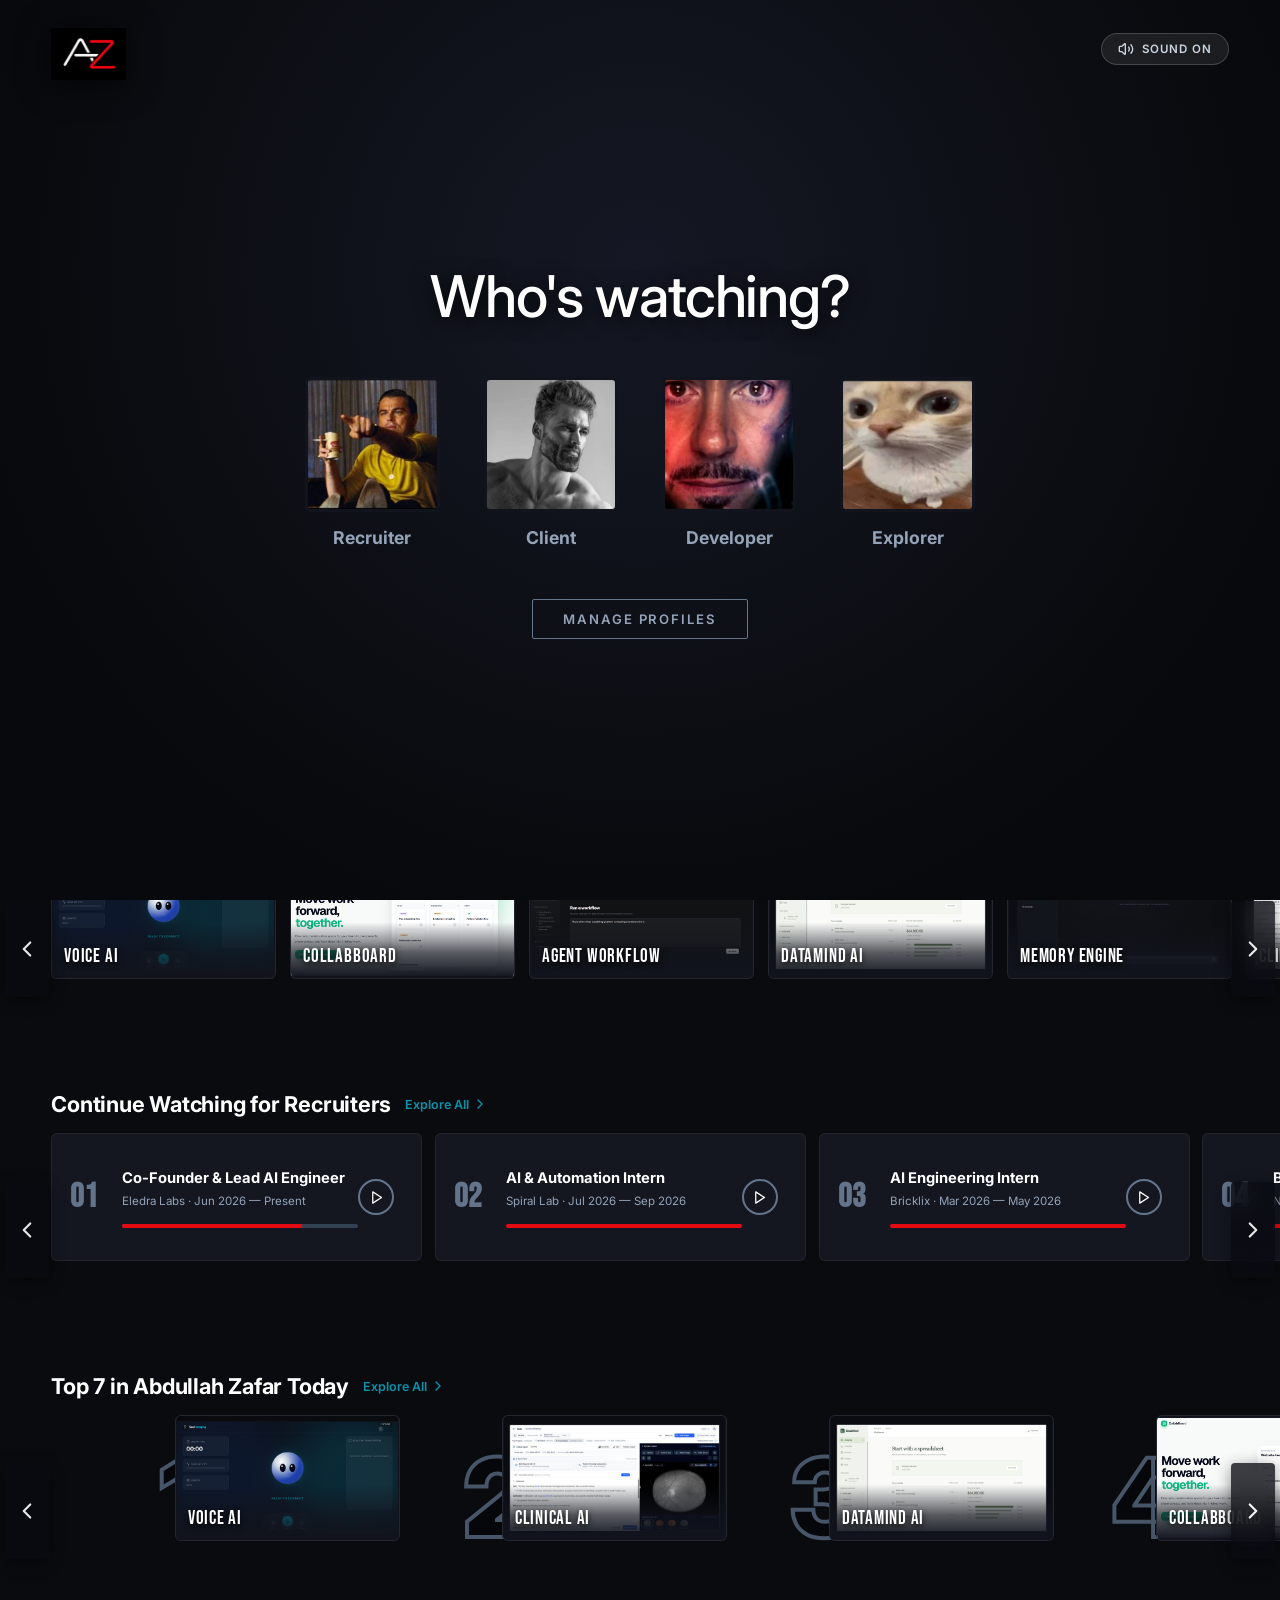
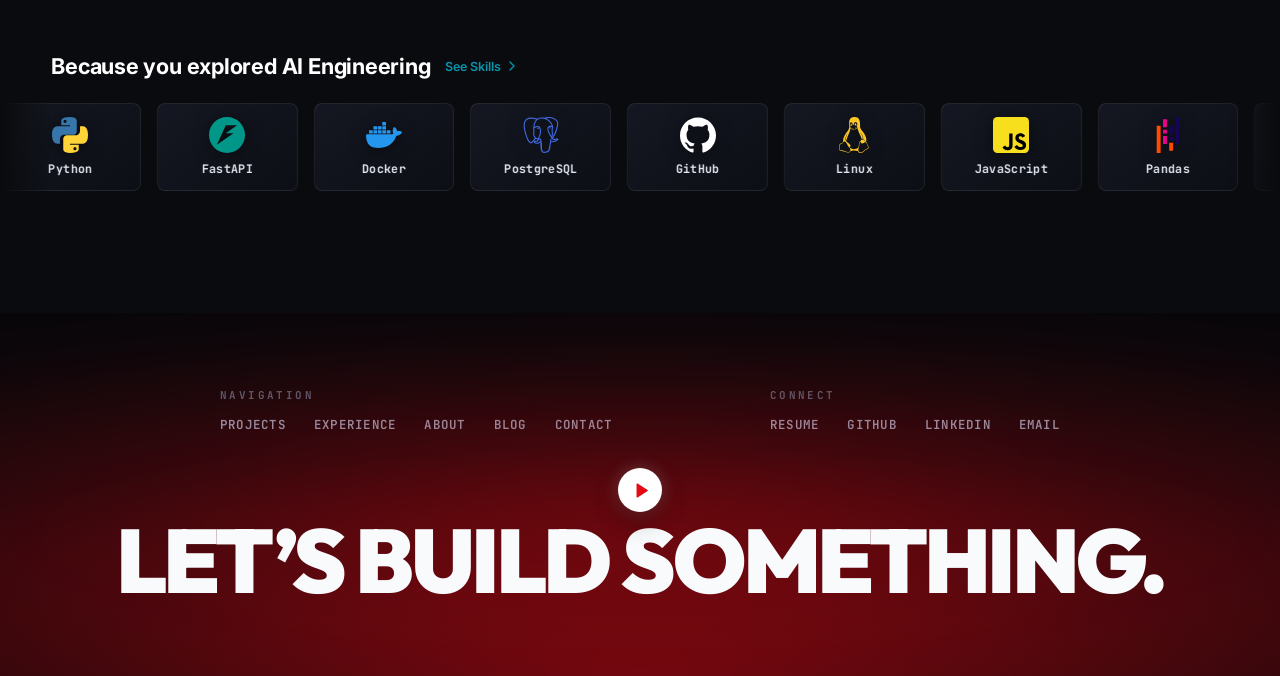
==== commit 339c1253: "chore(resume): update downloadable cv asset and bust client pdf cache" ====
--- a/index.html
+++ b/index.html
@@ -74,11 +74,11 @@
 
   <title>Who's Watching? - Abdullah Zafar</title>
   <link rel="icon" href="assets/icons/logo.PNG">
-  <link rel="stylesheet" href="assets/css/styles.css?v=29">
+  <link rel="stylesheet" href="assets/css/styles.css?v=30">
 </head>
 <body data-page="home">
   <div id="site"></div>
   <script src="assets/vendor/lucide.min.js"></script>
-  <script src="assets/js/app.js?v=29"></script>
+  <script src="assets/js/app.js?v=30"></script>
 </body>
 </html>
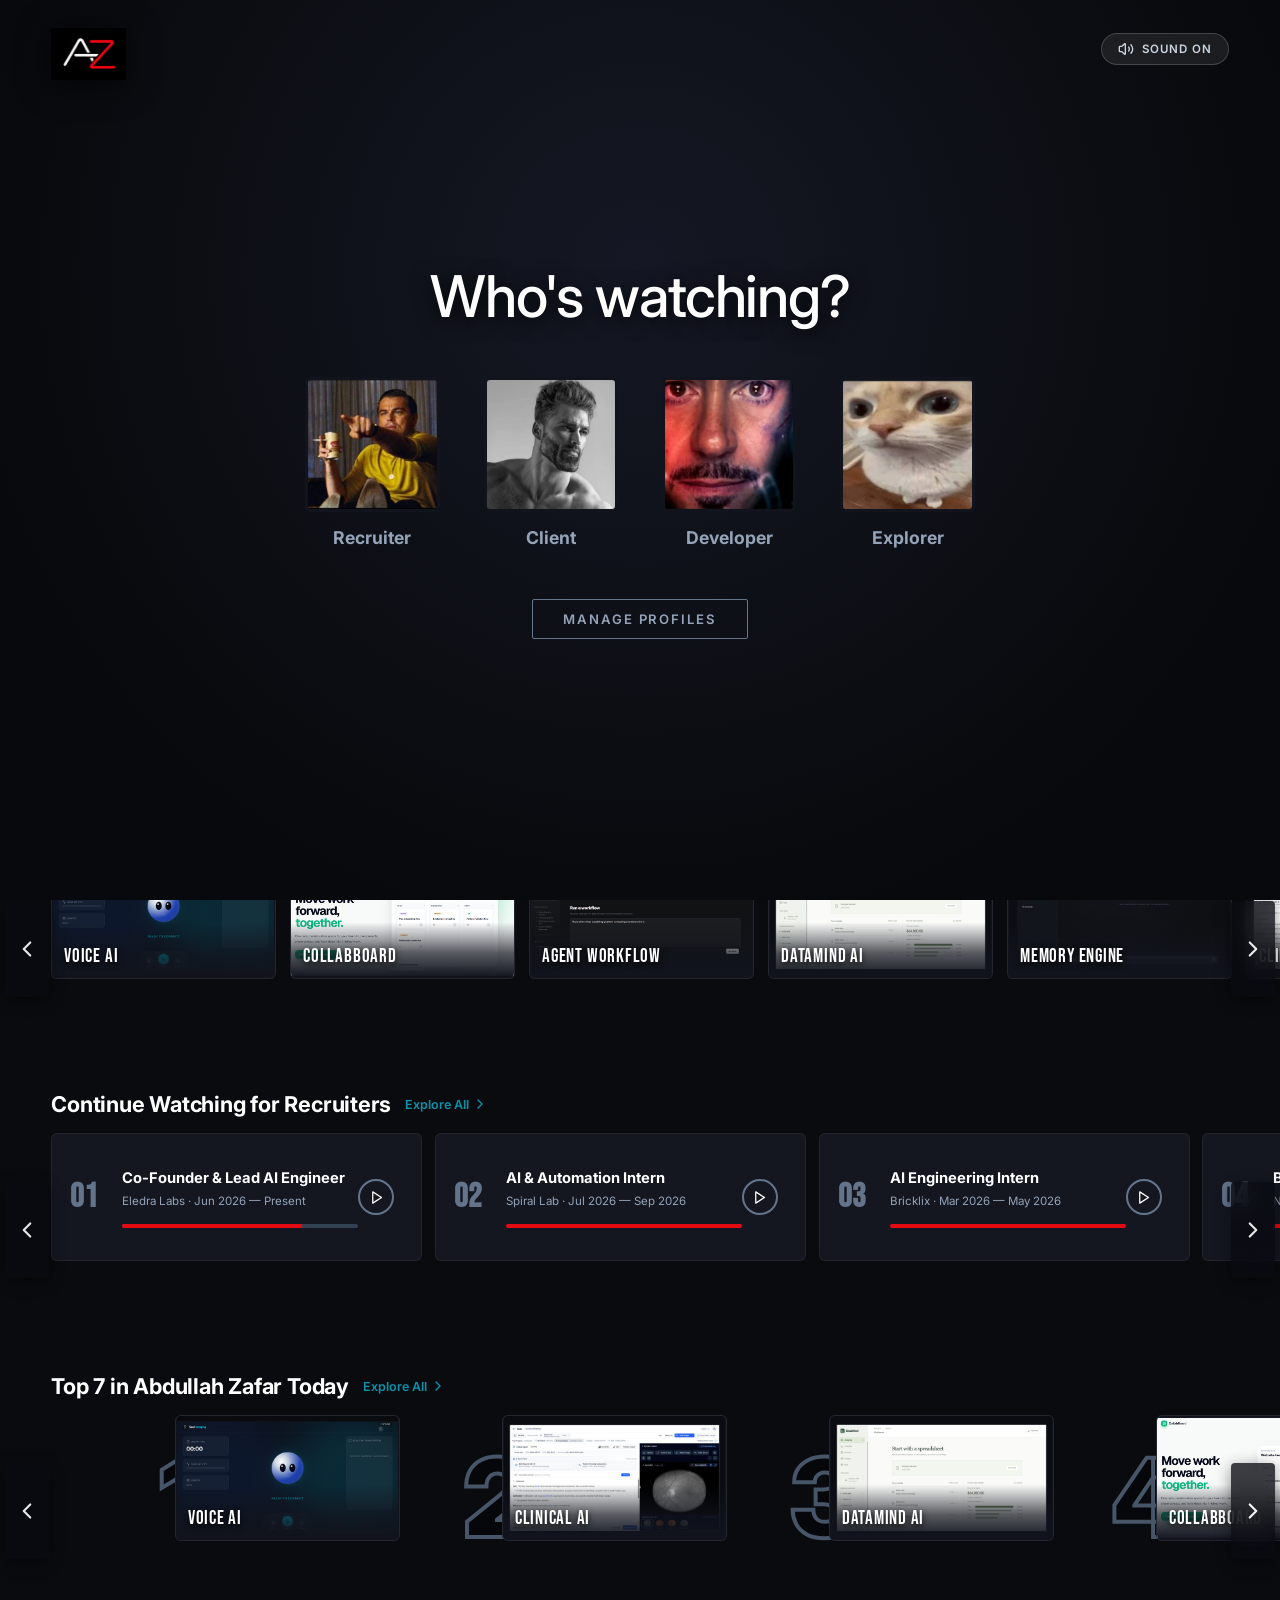
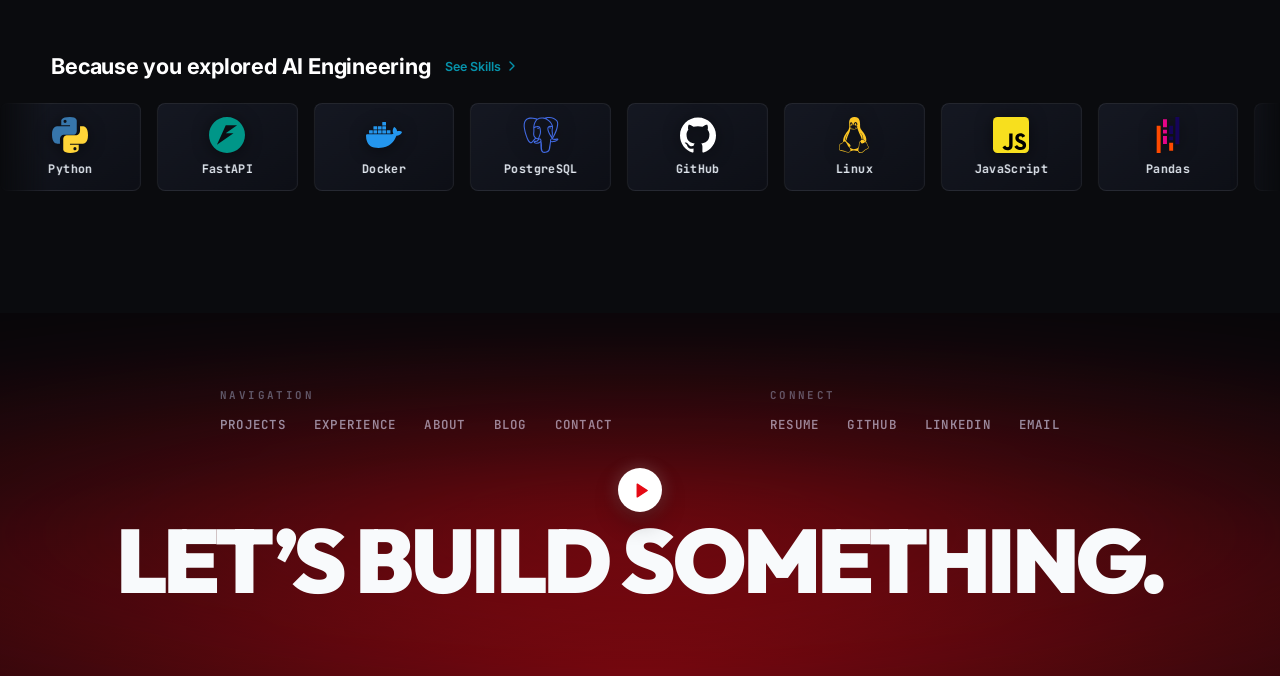
==== commit d0a9af3a: "chore(assets): bump asset version to v27 on home entry page" ====
--- a/index.html
+++ b/index.html
@@ -74,11 +74,11 @@
 
   <title>Who's Watching? - Abdullah Zafar</title>
   <link rel="icon" href="assets/icons/logo.PNG">
-  <link rel="stylesheet" href="assets/css/styles.css?v=30">
+  <link rel="stylesheet" href="assets/css/styles.css?v=27">
 </head>
 <body data-page="home">
   <div id="site"></div>
   <script src="assets/vendor/lucide.min.js"></script>
-  <script src="assets/js/app.js?v=30"></script>
+  <script src="assets/js/app.js?v=27"></script>
 </body>
 </html>
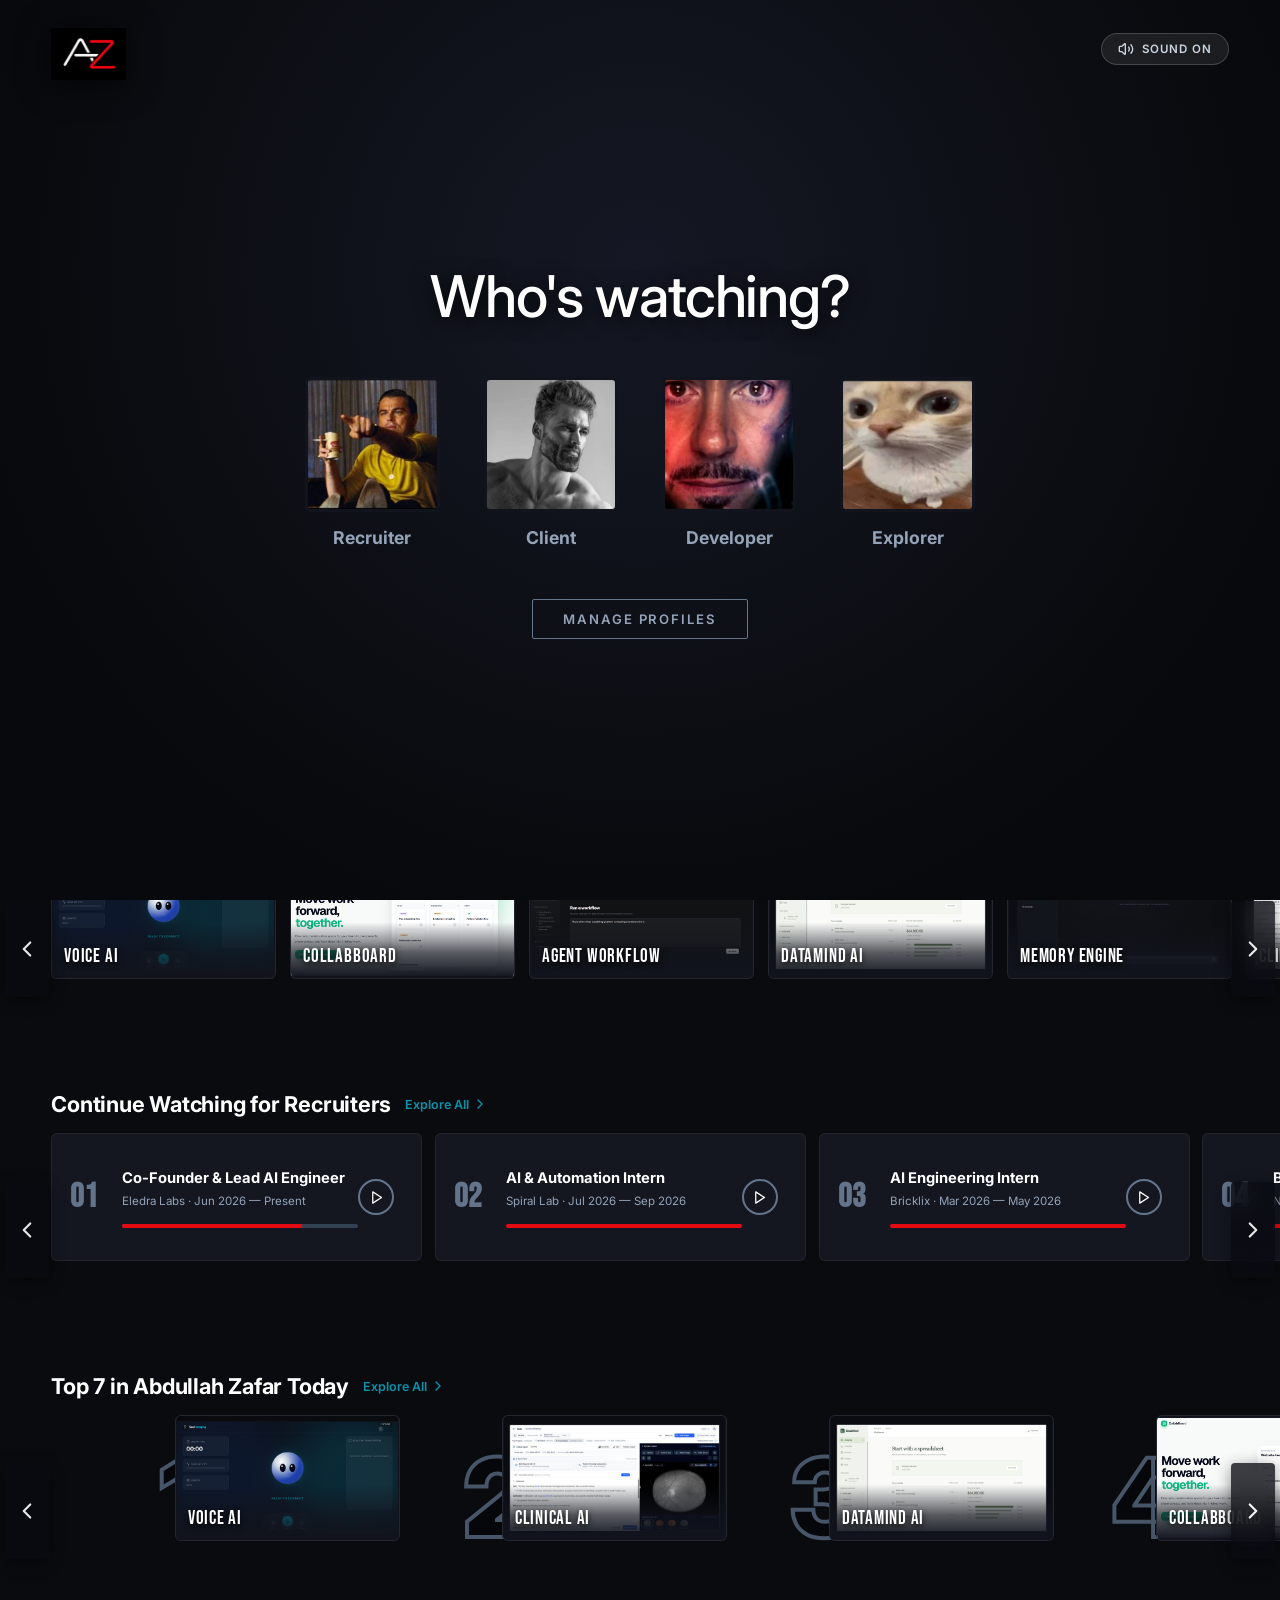
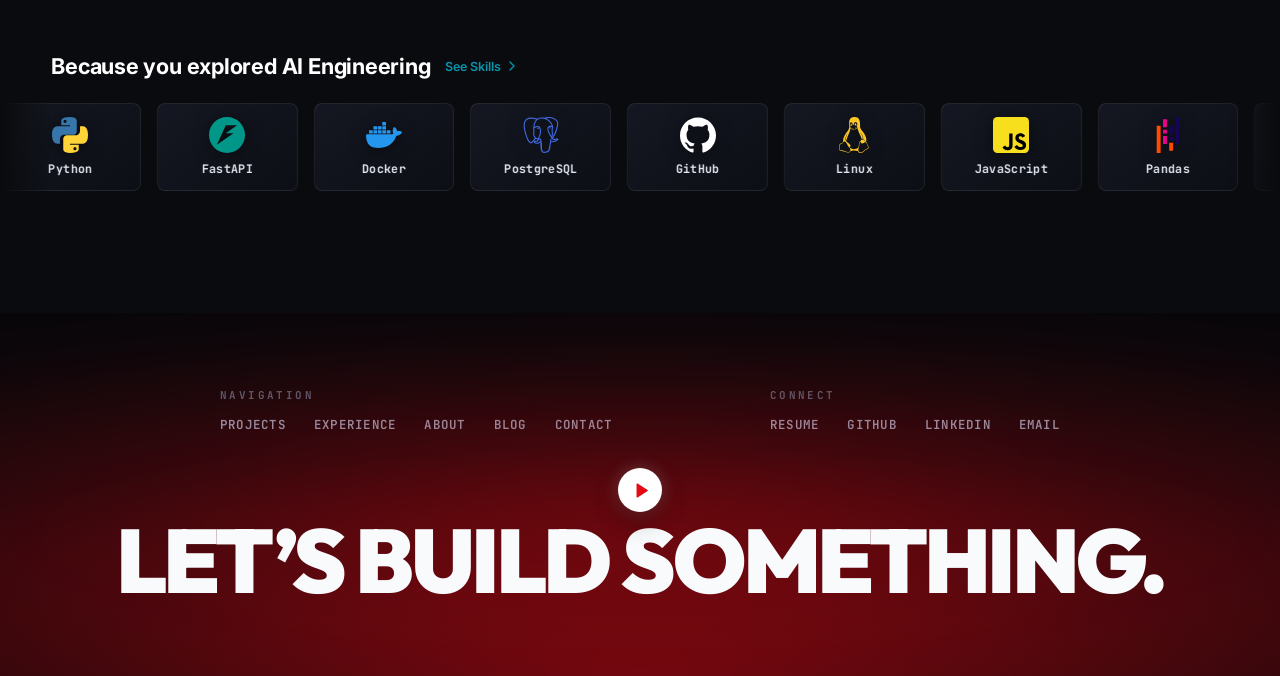
==== commit 0d24a89d: "perf(cache): update service worker precache strategy to version v31" ====
--- a/index.html
+++ b/index.html
@@ -74,11 +74,11 @@
 
   <title>Who's Watching? - Abdullah Zafar</title>
   <link rel="icon" href="assets/icons/logo.PNG">
-  <link rel="stylesheet" href="assets/css/styles.css?v=27">
+  <link rel="stylesheet" href="assets/css/styles.css?v=31">
 </head>
 <body data-page="home">
   <div id="site"></div>
   <script src="assets/vendor/lucide.min.js"></script>
-  <script src="assets/js/app.js?v=27"></script>
+  <script src="assets/js/app.js?v=31"></script>
 </body>
 </html>
--- a/assets/css/styles.css
+++ b/assets/css/styles.css
@@ -511,28 +511,364 @@
   color: #fff;
   transform: translateY(1px);
 }
+.search-wrapper {
+  position: relative;
+  display: flex;
+  align-items: center;
+}
 .search-box {
-  display: flex;
+  position: relative;
+  display: flex;
+  align-items: center;
+  width: 36px;
+  height: 36px;
+  background: transparent;
+  border: 1px solid transparent;
+  border-radius: 4px;
+  transition: width .3s cubic-bezier(0.16, 1, 0.3, 1), 
+              background .25s ease, 
+              border-color .25s ease, 
+              box-shadow .25s ease;
+  overflow: visible;
+}
+.search-box.open {
+  width: 310px;
+  background: rgba(10, 12, 18, 0.96);
+  backdrop-filter: blur(16px);
+  -webkit-backdrop-filter: blur(16px);
+  border: 1px solid rgba(255, 255, 255, 0.45);
+  box-shadow: 0 4px 20px rgba(0, 0, 0, 0.7);
+}
+.search-box.open:focus-within {
+  border-color: #fff;
+  box-shadow: 0 0 14px rgba(229, 9, 20, 0.35);
+}
+.search-box .search-toggle {
+  background: none;
+  border: 0;
+  color: #fff;
+  width: 34px;
+  height: 34px;
+  min-width: 34px;
+  display: grid;
+  place-items: center;
+  cursor: pointer;
+  padding: 0;
+  transition: color .2s, transform .15s;
+}
+.search-box .search-toggle:hover {
+  transform: scale(1.08);
+  color: #fff;
+}
+.search-box input {
   width: 0;
   opacity: 0;
+  padding: 0;
+  background: transparent;
+  border: 0;
+  color: #fff;
+  font-family: inherit;
+  font-size: .82rem;
+  outline: 0;
+  pointer-events: none;
+  transition: width .3s cubic-bezier(0.16, 1, 0.3, 1), opacity .2s;
+}
+.search-box.open input {
+  width: 100%;
+  opacity: 1;
+  padding: 6px 8px 6px 4px;
+  pointer-events: auto;
+}
+.search-box input::placeholder {
+  color: #64748b;
+  font-size: .78rem;
+}
+.search-box .search-close {
+  background: none;
+  border: 0;
+  color: #94a3b8;
+  width: 28px;
+  height: 28px;
+  min-width: 28px;
+  display: none;
+  place-items: center;
+  cursor: pointer;
+  padding: 0;
+  margin-right: 4px;
+  border-radius: 50%;
+  transition: color .2s, background .2s;
+}
+.search-box .search-close:hover {
+  color: #fff;
+  background: rgba(255, 255, 255, 0.12);
+}
+.search-box.open .search-close.has-val {
+  display: grid;
+}
+.search-box svg {
+  width: 17px;
+  height: 17px;
+}
+
+/* Search Live Dropdown */
+.search-dropdown {
+  position: absolute;
+  top: calc(100% + 10px);
+  right: 0;
+  width: 380px;
+  max-width: calc(100vw - 28px);
+  max-height: 480px;
+  overflow-y: auto;
+  background: rgba(14, 17, 26, 0.98);
+  backdrop-filter: blur(20px);
+  -webkit-backdrop-filter: blur(20px);
+  border: 1px solid rgba(255, 255, 255, 0.16);
+  border-radius: 8px;
+  box-shadow: 0 20px 50px rgba(0, 0, 0, 0.88), 0 0 1px 1px rgba(255, 255, 255, 0.08);
+  z-index: 1000;
+  animation: heroIn .2s cubic-bezier(0.16, 1, 0.3, 1) both;
+}
+.search-dropdown::-webkit-scrollbar {
+  width: 5px;
+}
+.search-dropdown::-webkit-scrollbar-thumb {
+  background: rgba(255, 255, 255, 0.2);
+  border-radius: 4px;
+}
+.search-dropdown[hidden] {
+  display: none !important;
+}
+.search-drop-inner {
+  display: flex;
+  flex-direction: column;
+}
+.search-drop-section {
+  padding: 12px 14px 8px;
+  border-bottom: 1px solid rgba(255, 255, 255, 0.07);
+}
+.search-drop-section:last-of-type {
+  border-bottom: none;
+}
+.search-drop-section-title {
+  display: flex;
+  justify-content: space-between;
+  align-items: center;
+  font-size: .68rem;
+  font-weight: 700;
+  letter-spacing: .08em;
+  color: #94a3b8;
+  margin-bottom: 8px;
+  padding: 0 2px;
+}
+.search-drop-section-title small {
+  font-weight: 600;
+  color: var(--red);
+  background: rgba(229, 9, 20, 0.14);
+  padding: 2px 7px;
+  border-radius: 8px;
+  font-size: .65rem;
+}
+.search-drop-items {
+  display: flex;
+  flex-direction: column;
+  gap: 4px;
+}
+.search-drop-item {
+  display: flex;
+  align-items: center;
+  gap: 12px;
+  padding: 8px 10px;
+  border-radius: 6px;
+  cursor: pointer;
+  background: transparent;
+  transition: background .18s ease, transform .18s ease;
+  outline: none;
+}
+.search-drop-item:hover,
+.search-drop-item:focus {
+  background: rgba(255, 255, 255, 0.08);
+  transform: translateX(2px);
+}
+.search-drop-thumb {
+  width: 52px;
+  height: 38px;
+  border-radius: 4px;
+  object-fit: cover;
+  background: #1e2230;
+  flex-shrink: 0;
+  border: 1px solid rgba(255, 255, 255, 0.1);
+}
+.search-drop-icon {
+  width: 38px;
+  height: 38px;
+  border-radius: 6px;
+  background: rgba(229, 9, 20, 0.15);
+  color: var(--red);
+  display: grid;
+  place-items: center;
+  flex-shrink: 0;
+}
+.search-drop-icon svg {
+  width: 18px;
+  height: 18px;
+}
+.search-drop-info {
+  display: flex;
+  flex-direction: column;
+  gap: 2px;
+  flex: 1;
+  min-width: 0;
+}
+.search-drop-heading {
+  display: flex;
+  align-items: center;
+  justify-content: space-between;
+  gap: 8px;
+}
+.search-drop-heading strong {
+  font-size: .82rem;
+  color: #fff;
+  white-space: nowrap;
   overflow: hidden;
-  transition: width .3s cubic-bezier(0.16, 1, 0.3, 1), opacity .3s;
-  background: #000;
-  border: 1px solid rgba(255,255,255,0.4);
+  text-overflow: ellipsis;
+}
+.search-drop-badge {
+  font-size: .64rem;
+  font-weight: 700;
+  color: #4ade80;
+  background: rgba(74, 222, 128, 0.12);
+  padding: 1px 5px;
   border-radius: 4px;
-}
-.search-box.open { width: 280px; opacity: 1; }
-.search-box input {
+  white-space: nowrap;
+}
+.search-drop-read {
+  font-size: .64rem;
+  color: #94a3b8;
+  white-space: nowrap;
+}
+.search-drop-desc {
+  font-size: .72rem;
+  color: #94a3b8;
+  margin: 0;
+  line-height: 1.35;
+  display: -webkit-box;
+  -webkit-line-clamp: 1;
+  -webkit-box-orient: vertical;
+  overflow: hidden;
+}
+.search-drop-tags {
+  display: flex;
+  gap: 4px;
+  margin-top: 3px;
+  flex-wrap: wrap;
+}
+.search-drop-tags span {
+  font-size: .62rem;
+  padding: 1px 5px;
+  border-radius: 3px;
+  background: rgba(255, 255, 255, 0.06);
+  color: #cbd5e1;
+}
+.search-drop-tags span.category-tag {
+  background: rgba(0, 212, 255, 0.12);
+  color: var(--cyan);
+}
+.search-drop-tags span.match-tag {
+  background: rgba(229, 9, 20, 0.22);
+  color: #ff7875;
+  font-weight: 600;
+}
+.search-drop-chevron {
+  width: 14px;
+  height: 14px;
+  color: #64748b;
+  flex-shrink: 0;
+  transition: transform .2s, color .2s;
+}
+.search-drop-item:hover .search-drop-chevron {
+  transform: translateX(2px);
+  color: #fff;
+}
+.search-highlight {
+  background: rgba(229, 9, 20, 0.35);
+  color: #fff;
+  padding: 0 2px;
+  border-radius: 2px;
+}
+.search-drop-footer {
+  padding: 10px 14px;
+  background: rgba(0, 0, 0, 0.3);
+  border-top: 1px solid rgba(255, 255, 255, 0.08);
+}
+.search-drop-all-btn {
+  display: flex;
+  align-items: center;
+  justify-content: space-between;
   width: 100%;
-  background: #000;
-  border: 0;
-  color: #fff;
-  padding: 8px 12px;
-  font-size: .8rem;
-  outline: 0;
-}
-.search-box button { background: none; border: 0; color: #fff; padding-right: 8px; }
-.search-box svg { width: 16px; }
+  font-size: .76rem;
+  font-weight: 600;
+  color: var(--cyan);
+  text-decoration: none;
+  transition: color .2s;
+}
+.search-drop-all-btn:hover {
+  color: #fff;
+}
+.search-drop-all-btn svg {
+  width: 14px;
+  height: 14px;
+  transition: transform .2s;
+}
+.search-drop-all-btn:hover svg {
+  transform: translateX(3px);
+}
+.search-drop-empty {
+  padding: 28px 18px;
+  text-align: center;
+  display: flex;
+  flex-direction: column;
+  align-items: center;
+  gap: 8px;
+}
+.search-drop-empty .search-empty-icon {
+  width: 32px;
+  height: 32px;
+  color: var(--red);
+  opacity: .85;
+}
+.search-drop-empty strong {
+  font-size: .88rem;
+  color: #fff;
+}
+.search-drop-empty p {
+  font-size: .76rem;
+  color: #94a3b8;
+  margin: 0;
+}
+.search-quick-tags {
+  display: flex;
+  flex-wrap: wrap;
+  gap: 6px;
+  justify-content: center;
+  margin-top: 6px;
+}
+.quick-filter-tag {
+  background: rgba(255, 255, 255, 0.07);
+  border: 1px solid rgba(255, 255, 255, 0.12);
+  color: #cbd5e1;
+  font-size: .72rem;
+  font-weight: 500;
+  padding: 4px 10px;
+  border-radius: 20px;
+  cursor: pointer;
+  transition: all .2s;
+}
+.quick-filter-tag:hover {
+  background: rgba(229, 9, 20, 0.2);
+  border-color: var(--red);
+  color: #fff;
+}
+
 .mobile-toggle { display: none; background: none; border: 0; color: #fff; }
 .mobile-drawer {
   position: fixed;
@@ -3539,13 +3875,23 @@
   .profiles-logo { top: 20px; }
   .netflix-nav { height: 58px; padding: 0 19px; }
   .nav-logo img { width: 118px; }
-  .nav-tools > .search-toggle { display: none; }
   .search-box.open {
-    position: absolute;
-    left: 18px;
-    right: 18px;
-    top: 59px;
+    position: fixed;
+    left: 14px;
+    right: 14px;
+    top: 10px;
     width: auto;
+    height: 40px;
+    z-index: 1000;
+  }
+  .search-dropdown {
+    position: fixed;
+    top: 56px;
+    left: 14px;
+    right: 14px;
+    width: auto;
+    max-width: none;
+    max-height: calc(100vh - 75px);
   }
   .billboard {
     min-height: 670px;
@@ -3867,4 +4213,4 @@
     margin-bottom: 16px !important;
     page-break-inside: avoid;
   }
-}
+}
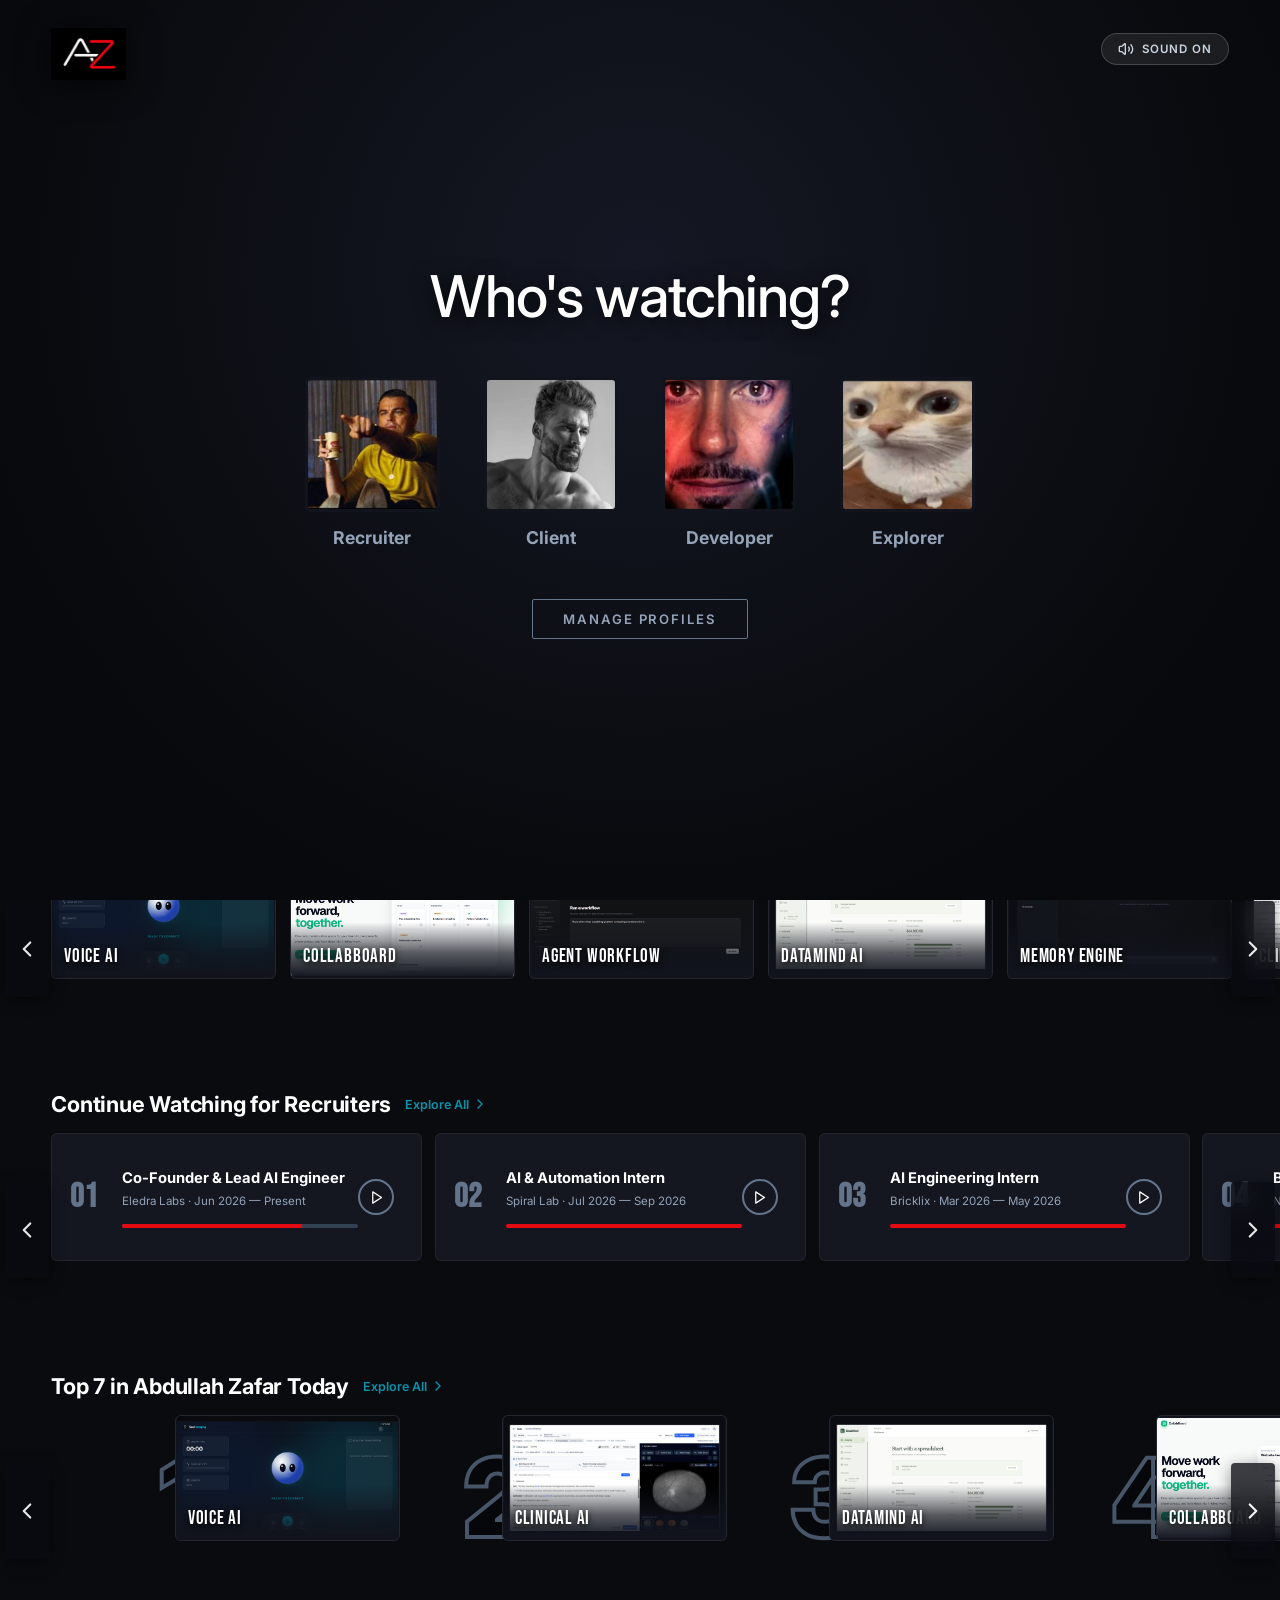
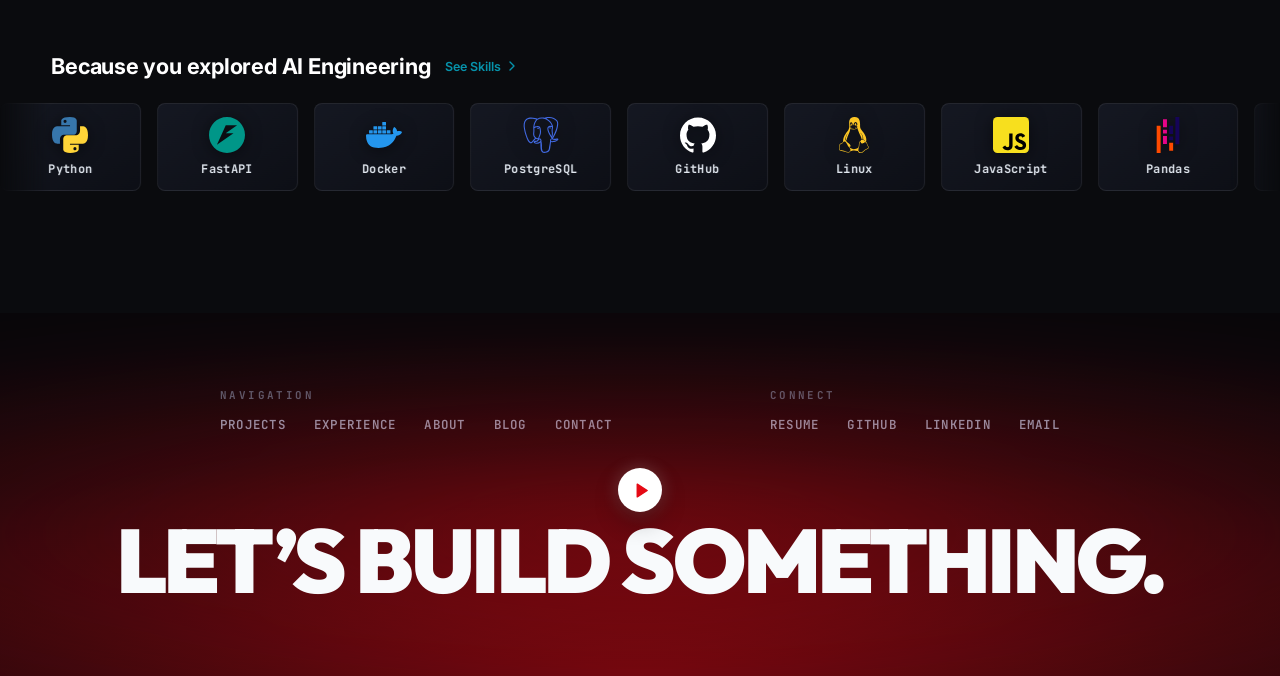
==== commit 1fa9f4eb: "chore(release): bump asset version to v32 across all page templates" ====
--- a/index.html
+++ b/index.html
@@ -74,11 +74,11 @@
 
   <title>Who's Watching? - Abdullah Zafar</title>
   <link rel="icon" href="assets/icons/logo.PNG">
-  <link rel="stylesheet" href="assets/css/styles.css?v=31">
+  <link rel="stylesheet" href="assets/css/styles.css?v=32">
 </head>
 <body data-page="home">
   <div id="site"></div>
   <script src="assets/vendor/lucide.min.js"></script>
-  <script src="assets/js/app.js?v=31"></script>
+  <script src="assets/js/app.js?v=32"></script>
 </body>
 </html>
--- a/assets/css/styles.css
+++ b/assets/css/styles.css
@@ -541,7 +541,7 @@
 }
 .search-box.open:focus-within {
   border-color: #fff;
-  box-shadow: 0 0 14px rgba(229, 9, 20, 0.35);
+  box-shadow: 0 4px 20px rgba(0, 0, 0, 0.7);
 }
 .search-box .search-toggle {
   background: none;
@@ -555,6 +555,12 @@
   cursor: pointer;
   padding: 0;
   transition: color .2s, transform .15s;
+  outline: none !important;
+}
+.search-box .search-toggle:focus,
+.search-box .search-toggle:focus-visible {
+  outline: none !important;
+  box-shadow: none !important;
 }
 .search-box .search-toggle:hover {
   transform: scale(1.08);
@@ -565,13 +571,20 @@
   opacity: 0;
   padding: 0;
   background: transparent;
-  border: 0;
+  border: 0 !important;
   color: #fff;
   font-family: inherit;
   font-size: .82rem;
-  outline: 0;
+  outline: none !important;
+  box-shadow: none !important;
   pointer-events: none;
   transition: width .3s cubic-bezier(0.16, 1, 0.3, 1), opacity .2s;
+}
+.search-box input:focus,
+.search-box input:focus-visible {
+  outline: none !important;
+  box-shadow: none !important;
+  border: none !important;
 }
 .search-box.open input {
   width: 100%;
@@ -582,6 +595,11 @@
 .search-box input::placeholder {
   color: #64748b;
   font-size: .78rem;
+}
+.search-box .search-close:focus,
+.search-box .search-close:focus-visible {
+  outline: none !important;
+  box-shadow: none !important;
 }
 .search-box .search-close {
   background: none;
@@ -868,7 +886,6 @@
   border-color: var(--red);
   color: #fff;
 }
-
 .mobile-toggle { display: none; background: none; border: 0; color: #fff; }
 .mobile-drawer {
   position: fixed;
@@ -4213,4 +4230,4 @@
     margin-bottom: 16px !important;
     page-break-inside: avoid;
   }
-}+}
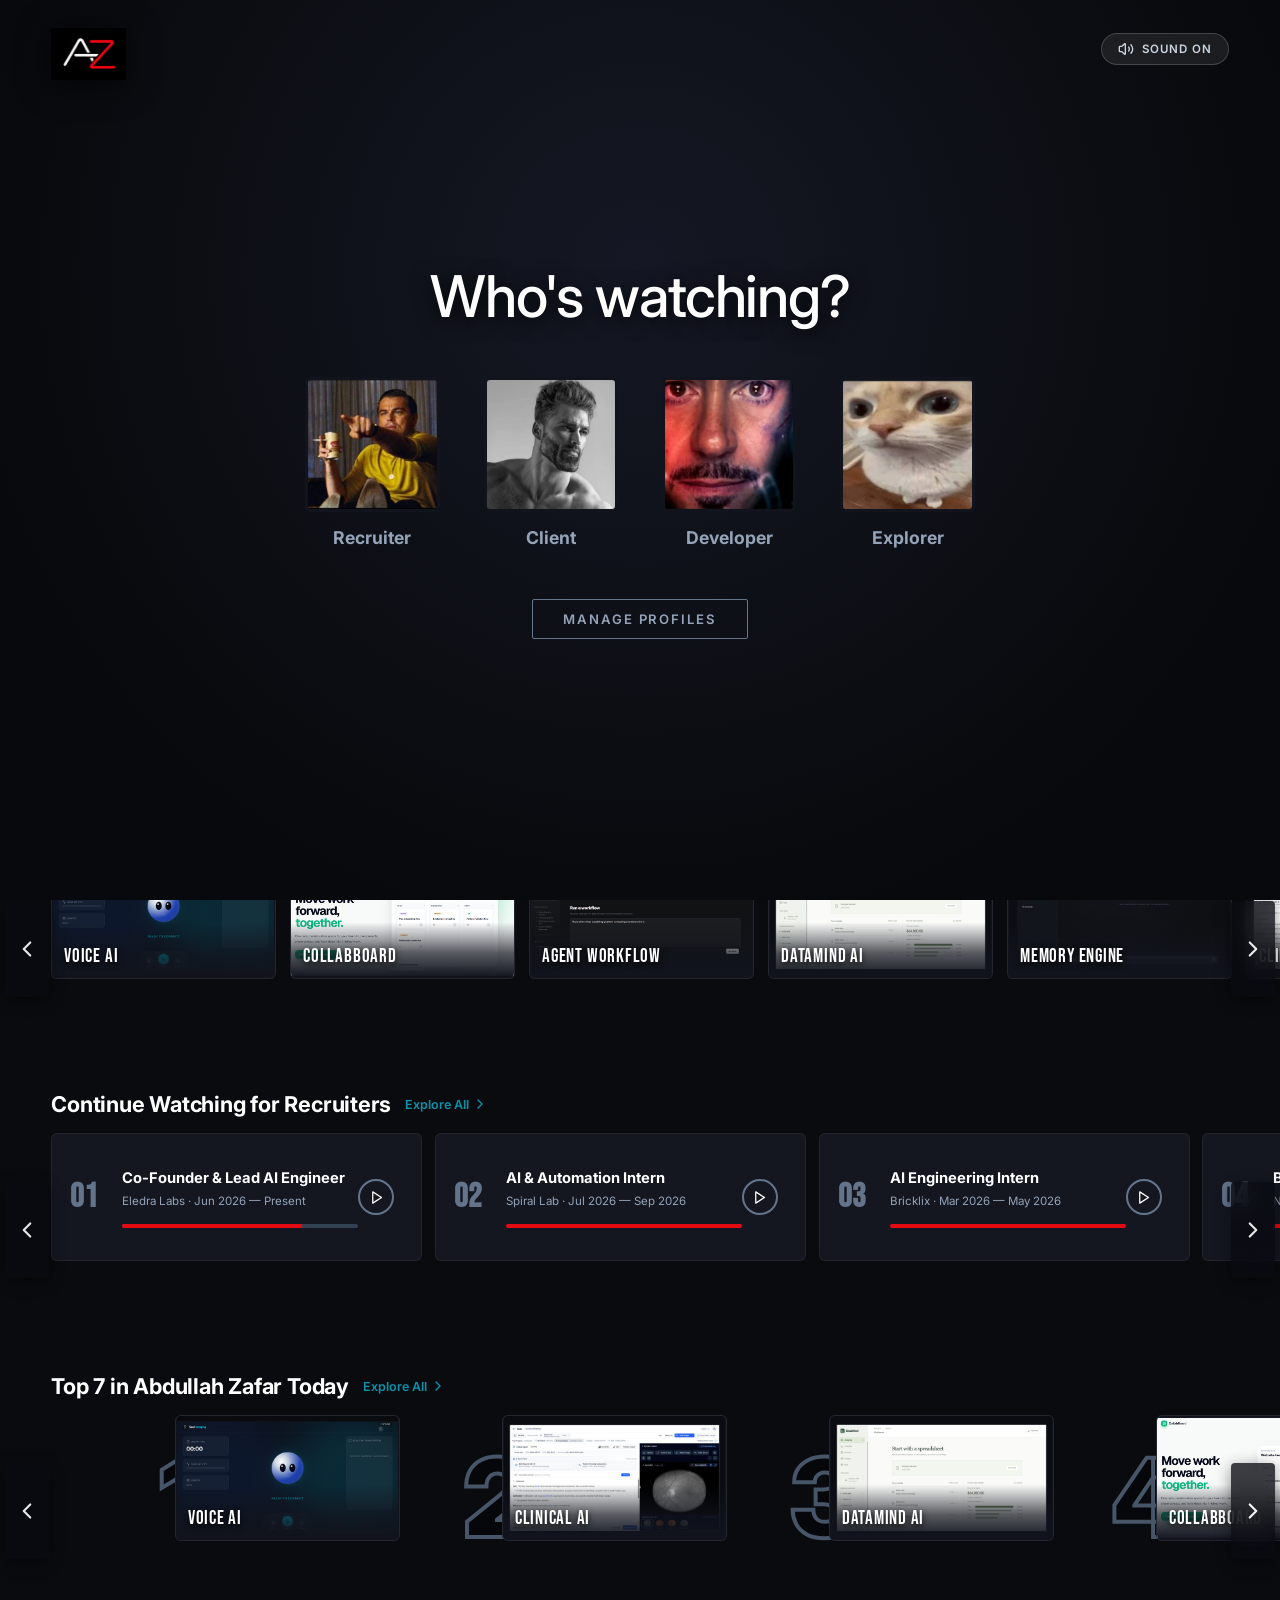
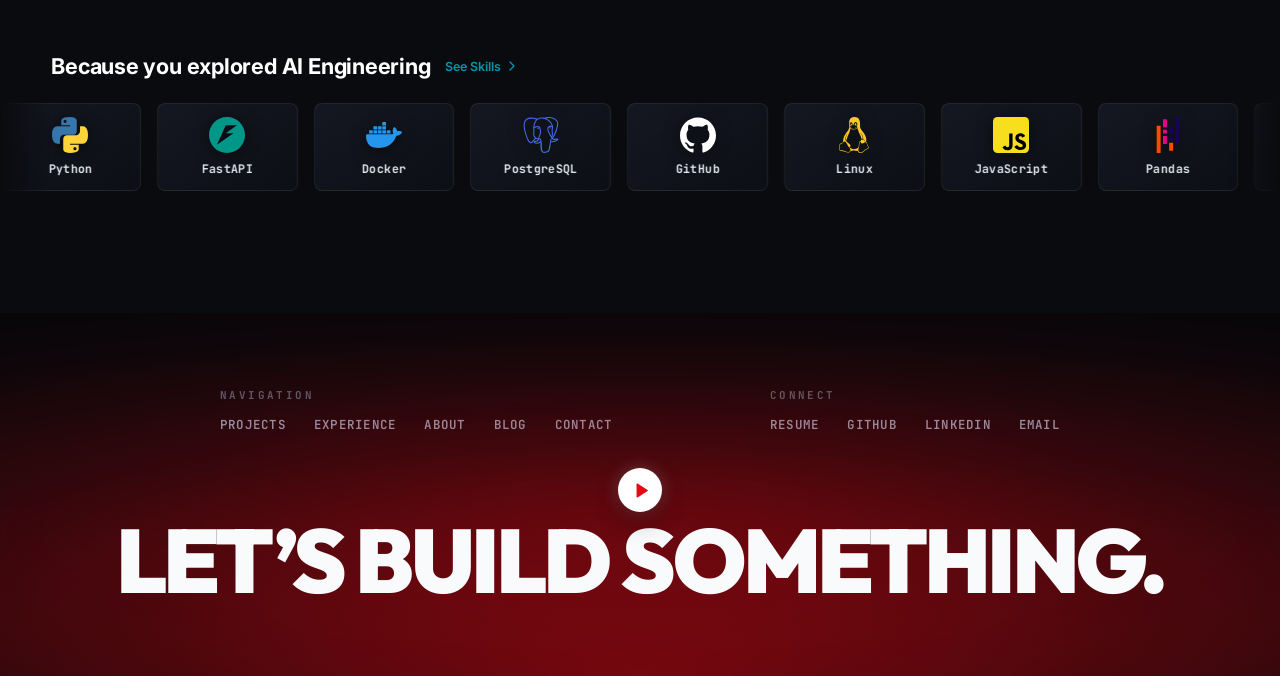
==== commit cfec9d5c: "chore(release): bump asset version to v33 and update documentation" ====
--- a/index.html
+++ b/index.html
@@ -10,6 +10,7 @@
   <link rel="canonical" href="https://abdullahzafar.tech/">
   <link rel="manifest" href="manifest.json">
   <link rel="apple-touch-icon" href="assets/icons/logo.PNG">
+  <meta name="mobile-web-app-capable" content="yes">
   <meta name="apple-mobile-web-app-capable" content="yes">
   <meta name="apple-mobile-web-app-status-bar-style" content="black-translucent">
   <meta name="apple-mobile-web-app-title" content="Abdullah Zafar">
@@ -74,11 +75,11 @@
 
   <title>Who's Watching? - Abdullah Zafar</title>
   <link rel="icon" href="assets/icons/logo.PNG">
-  <link rel="stylesheet" href="assets/css/styles.css?v=32">
+  <link rel="stylesheet" href="assets/css/styles.css?v=33">
 </head>
 <body data-page="home">
   <div id="site"></div>
   <script src="assets/vendor/lucide.min.js"></script>
-  <script src="assets/js/app.js?v=32"></script>
+  <script src="assets/js/app.js?v=33"></script>
 </body>
 </html>
--- a/assets/css/styles.css
+++ b/assets/css/styles.css
@@ -707,6 +707,11 @@
   background: rgba(255, 255, 255, 0.08);
   transform: translateX(2px);
 }
+.search-drop-item:focus-visible {
+  background: rgba(255, 255, 255, 0.12);
+  outline: 2px solid rgba(229, 9, 20, 0.7);
+  outline-offset: -1px;
+}
 .search-drop-thumb {
   width: 52px;
   height: 38px;
@@ -885,6 +890,11 @@
   background: rgba(229, 9, 20, 0.2);
   border-color: var(--red);
   color: #fff;
+}
+.search-drop-all-btn:focus-visible,
+.quick-filter-tag:focus-visible {
+  outline: 2px solid rgba(229, 9, 20, 0.7);
+  outline-offset: 2px;
 }
 .mobile-toggle { display: none; background: none; border: 0; color: #fff; }
 .mobile-drawer {
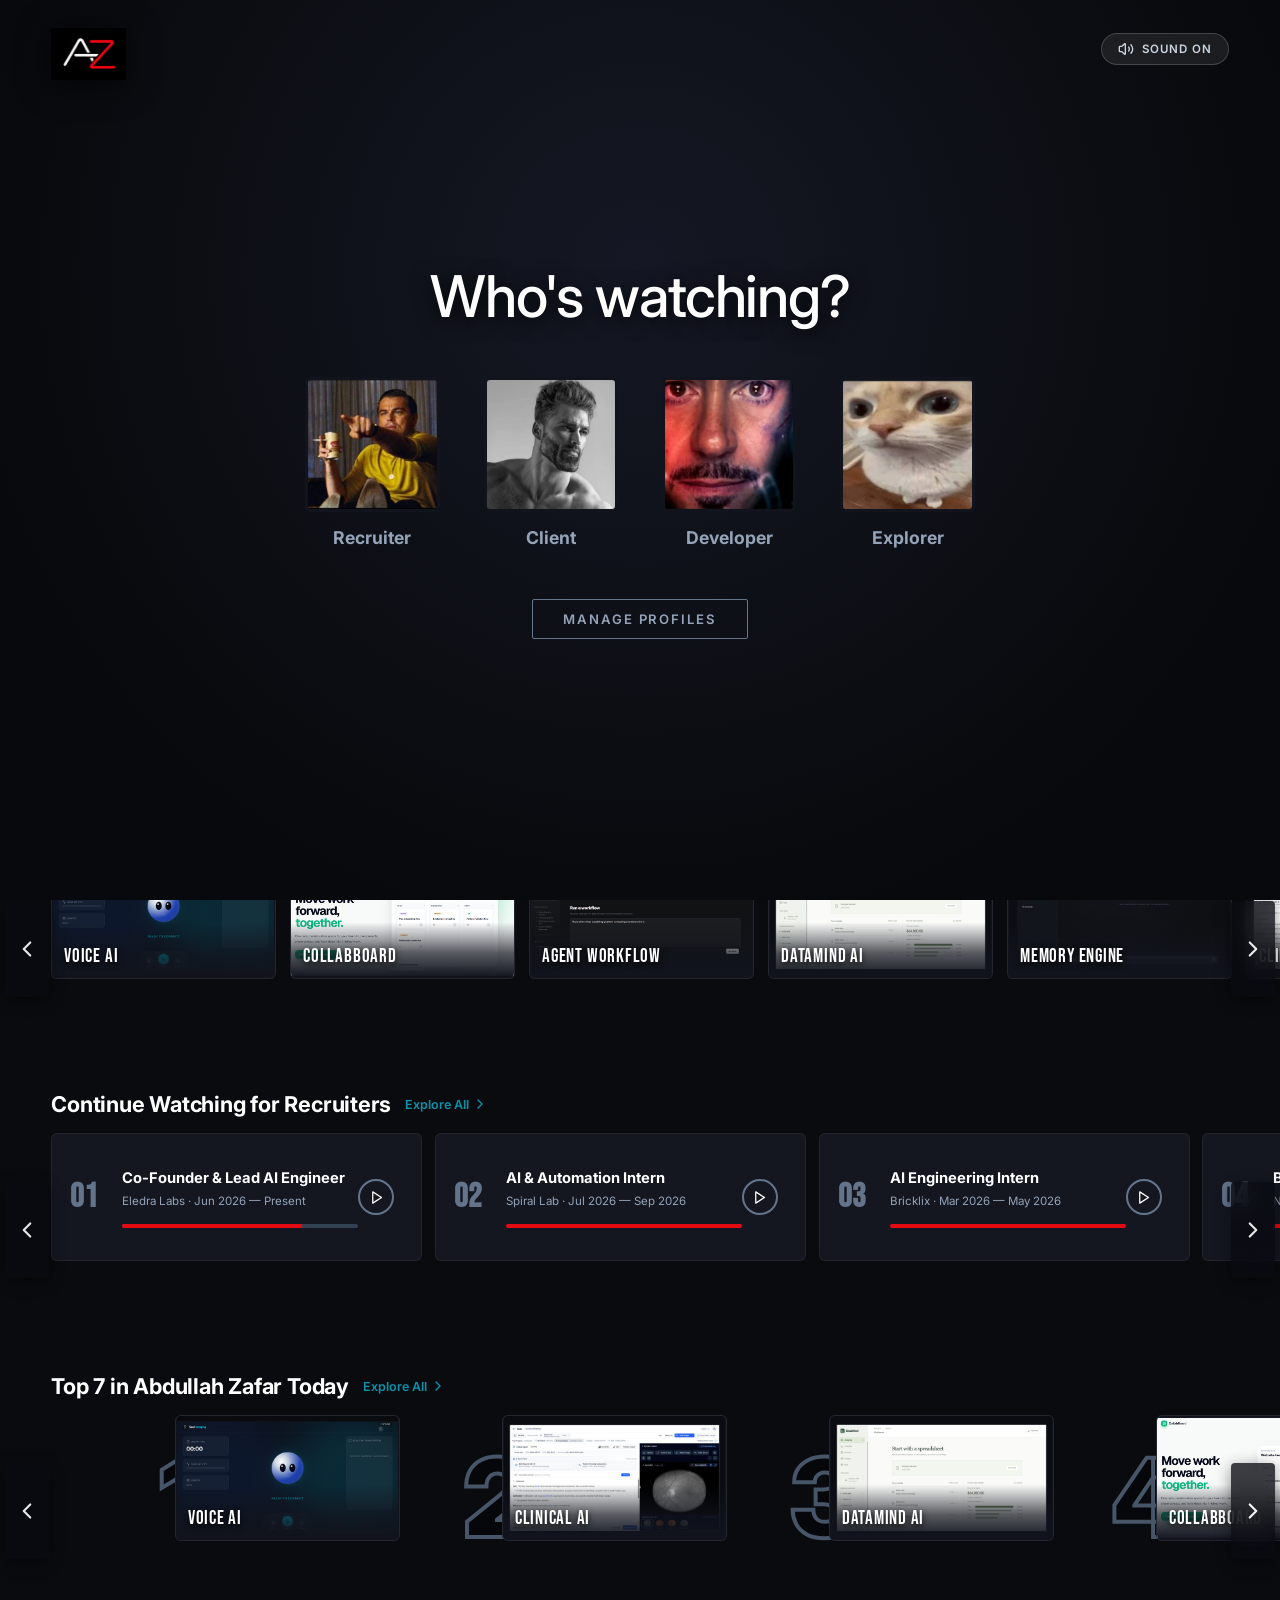
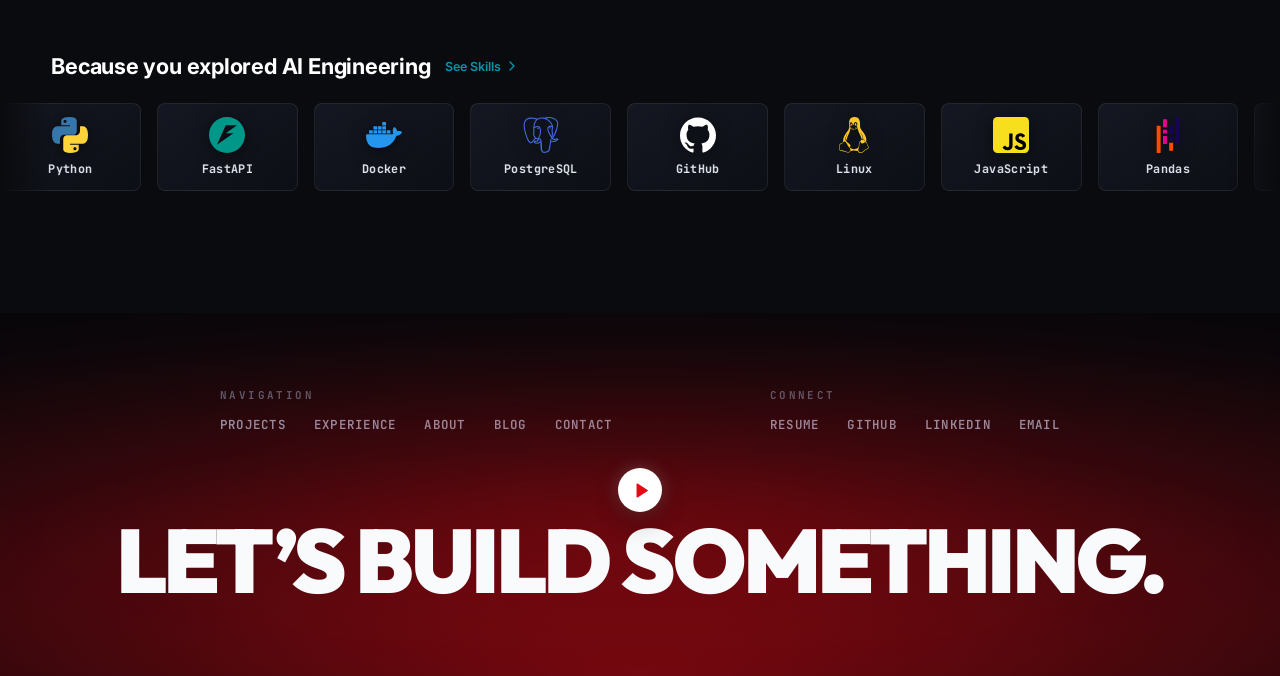
==== commit c1f02b74: "chore(release): bump asset version to v34 and update service worker cache" ====
--- a/index.html
+++ b/index.html
@@ -75,11 +75,11 @@
 
   <title>Who's Watching? - Abdullah Zafar</title>
   <link rel="icon" href="assets/icons/logo.PNG">
-  <link rel="stylesheet" href="assets/css/styles.css?v=33">
+  <link rel="stylesheet" href="assets/css/styles.css?v=34">
 </head>
 <body data-page="home">
   <div id="site"></div>
   <script src="assets/vendor/lucide.min.js"></script>
-  <script src="assets/js/app.js?v=33"></script>
+  <script src="assets/js/app.js?v=34"></script>
 </body>
 </html>
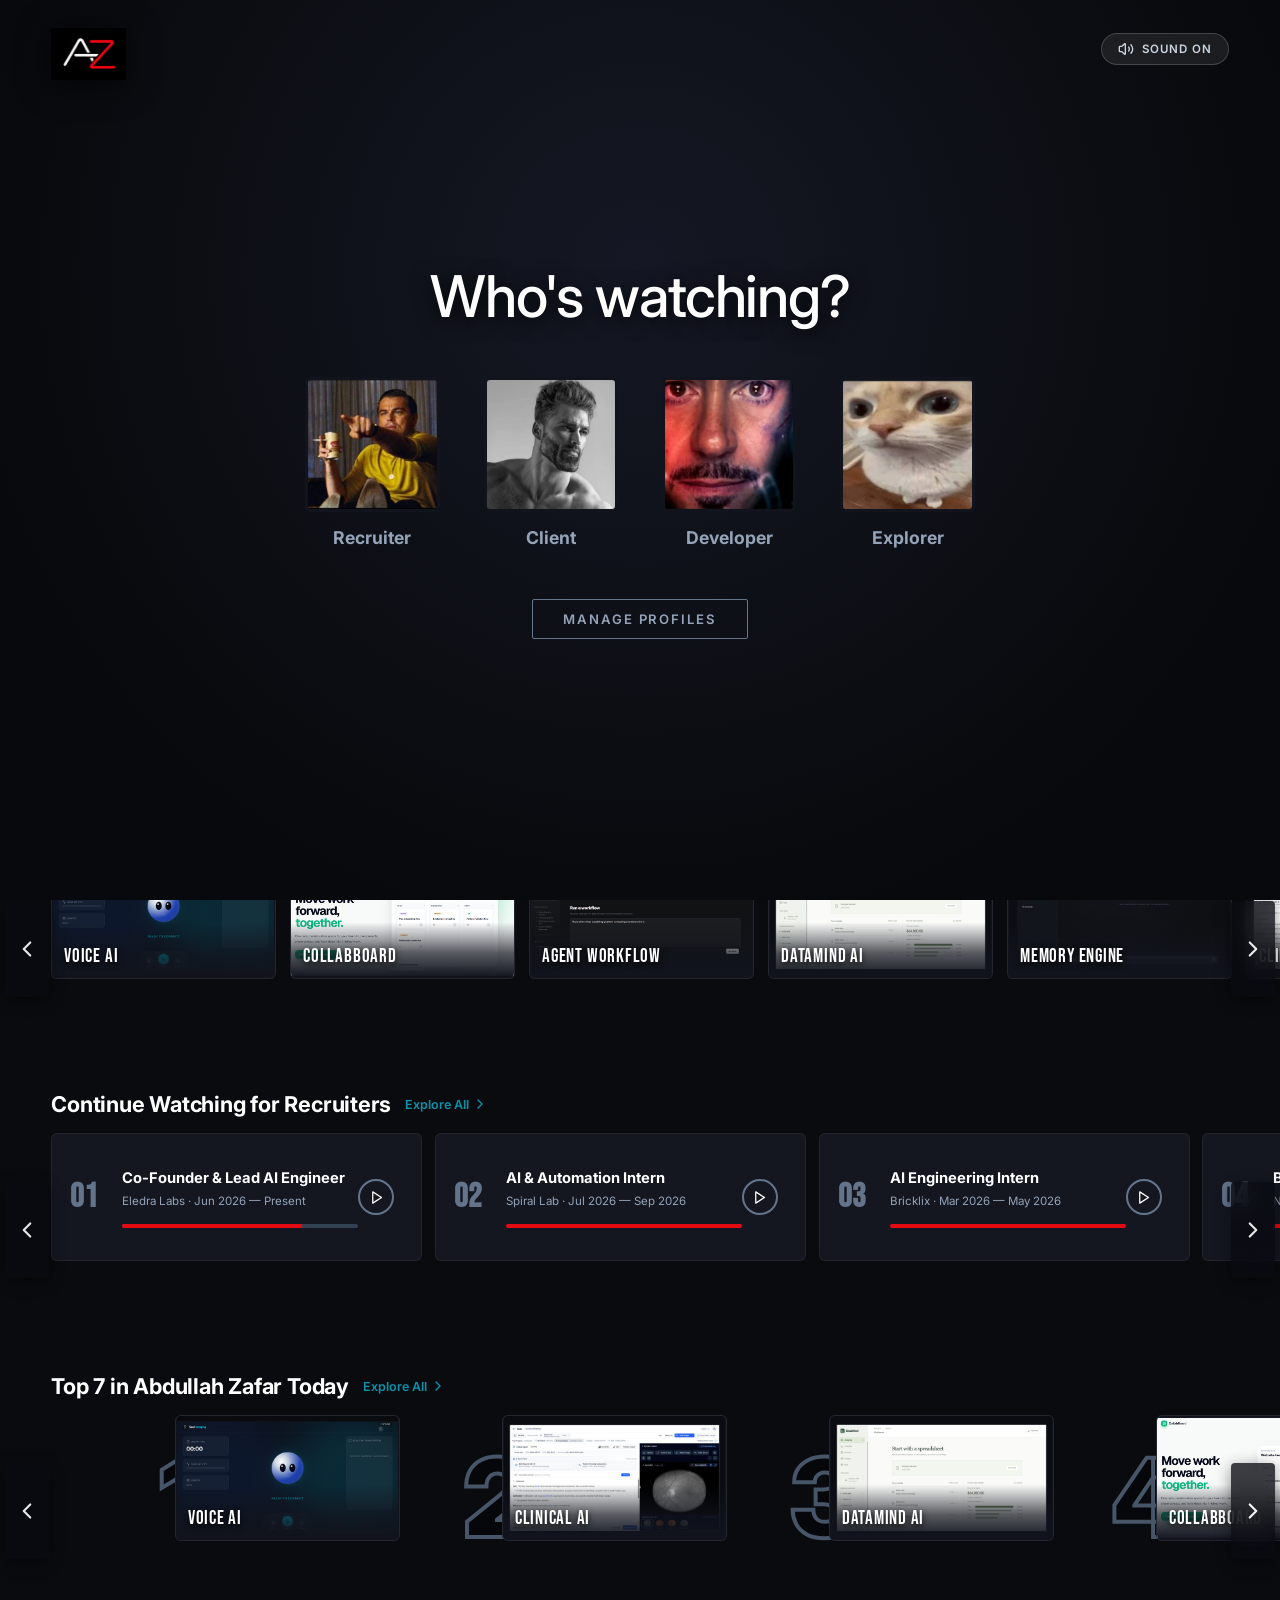
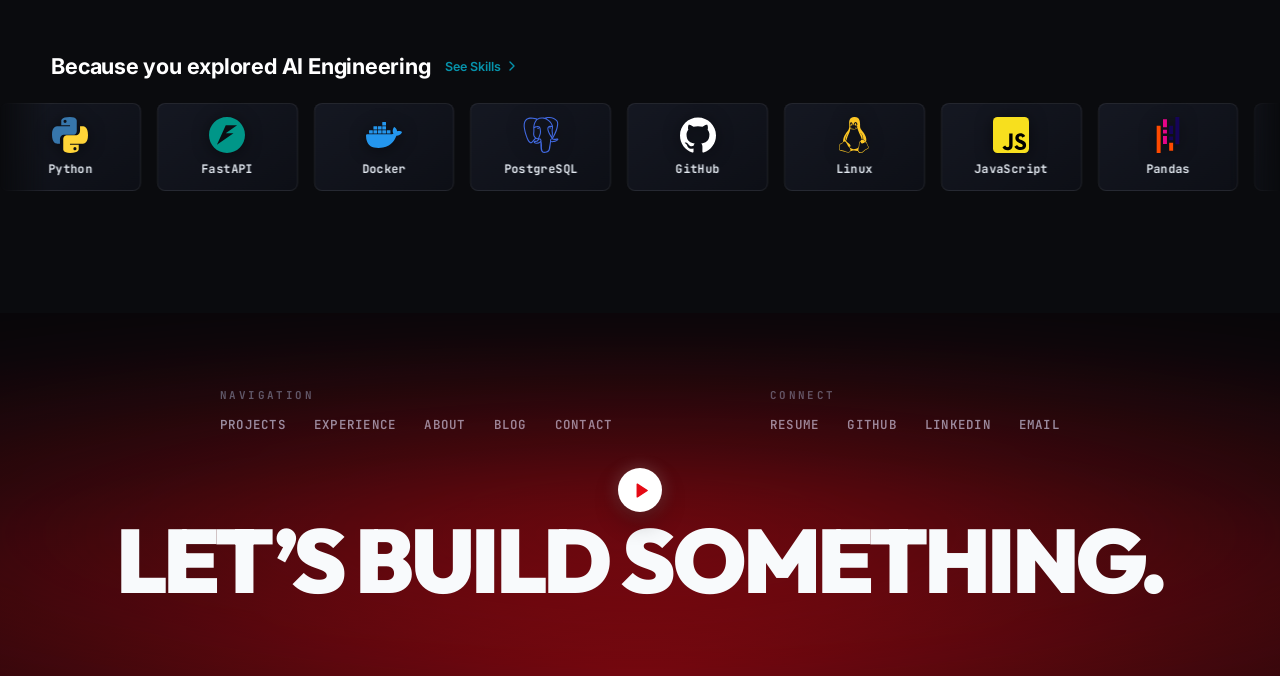
==== commit 85279bb4: "chore(release): bump asset version to v35 and update service worker cache" ====
--- a/index.html
+++ b/index.html
@@ -75,11 +75,11 @@
 
   <title>Who's Watching? - Abdullah Zafar</title>
   <link rel="icon" href="assets/icons/logo.PNG">
-  <link rel="stylesheet" href="assets/css/styles.css?v=34">
+  <link rel="stylesheet" href="assets/css/styles.css?v=35">
 </head>
 <body data-page="home">
   <div id="site"></div>
   <script src="assets/vendor/lucide.min.js"></script>
-  <script src="assets/js/app.js?v=34"></script>
+  <script src="assets/js/app.js?v=35"></script>
 </body>
 </html>
